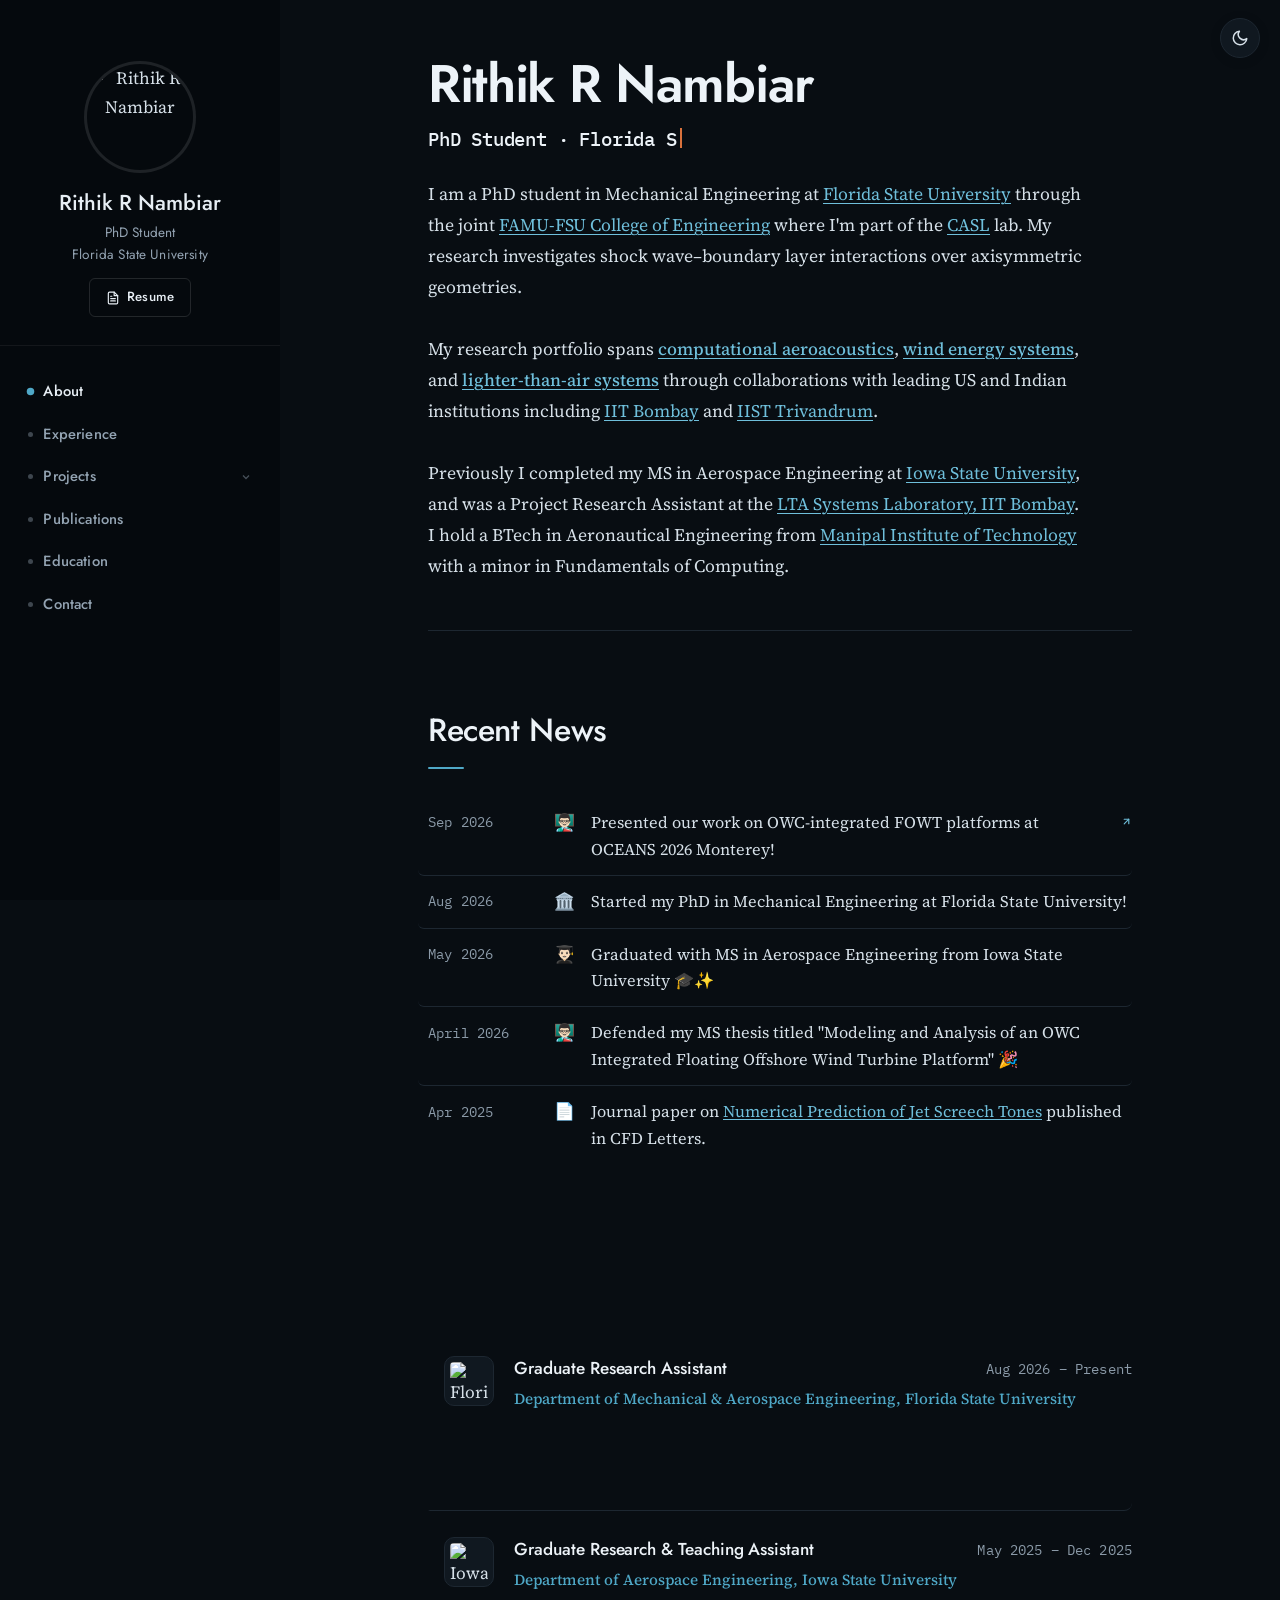
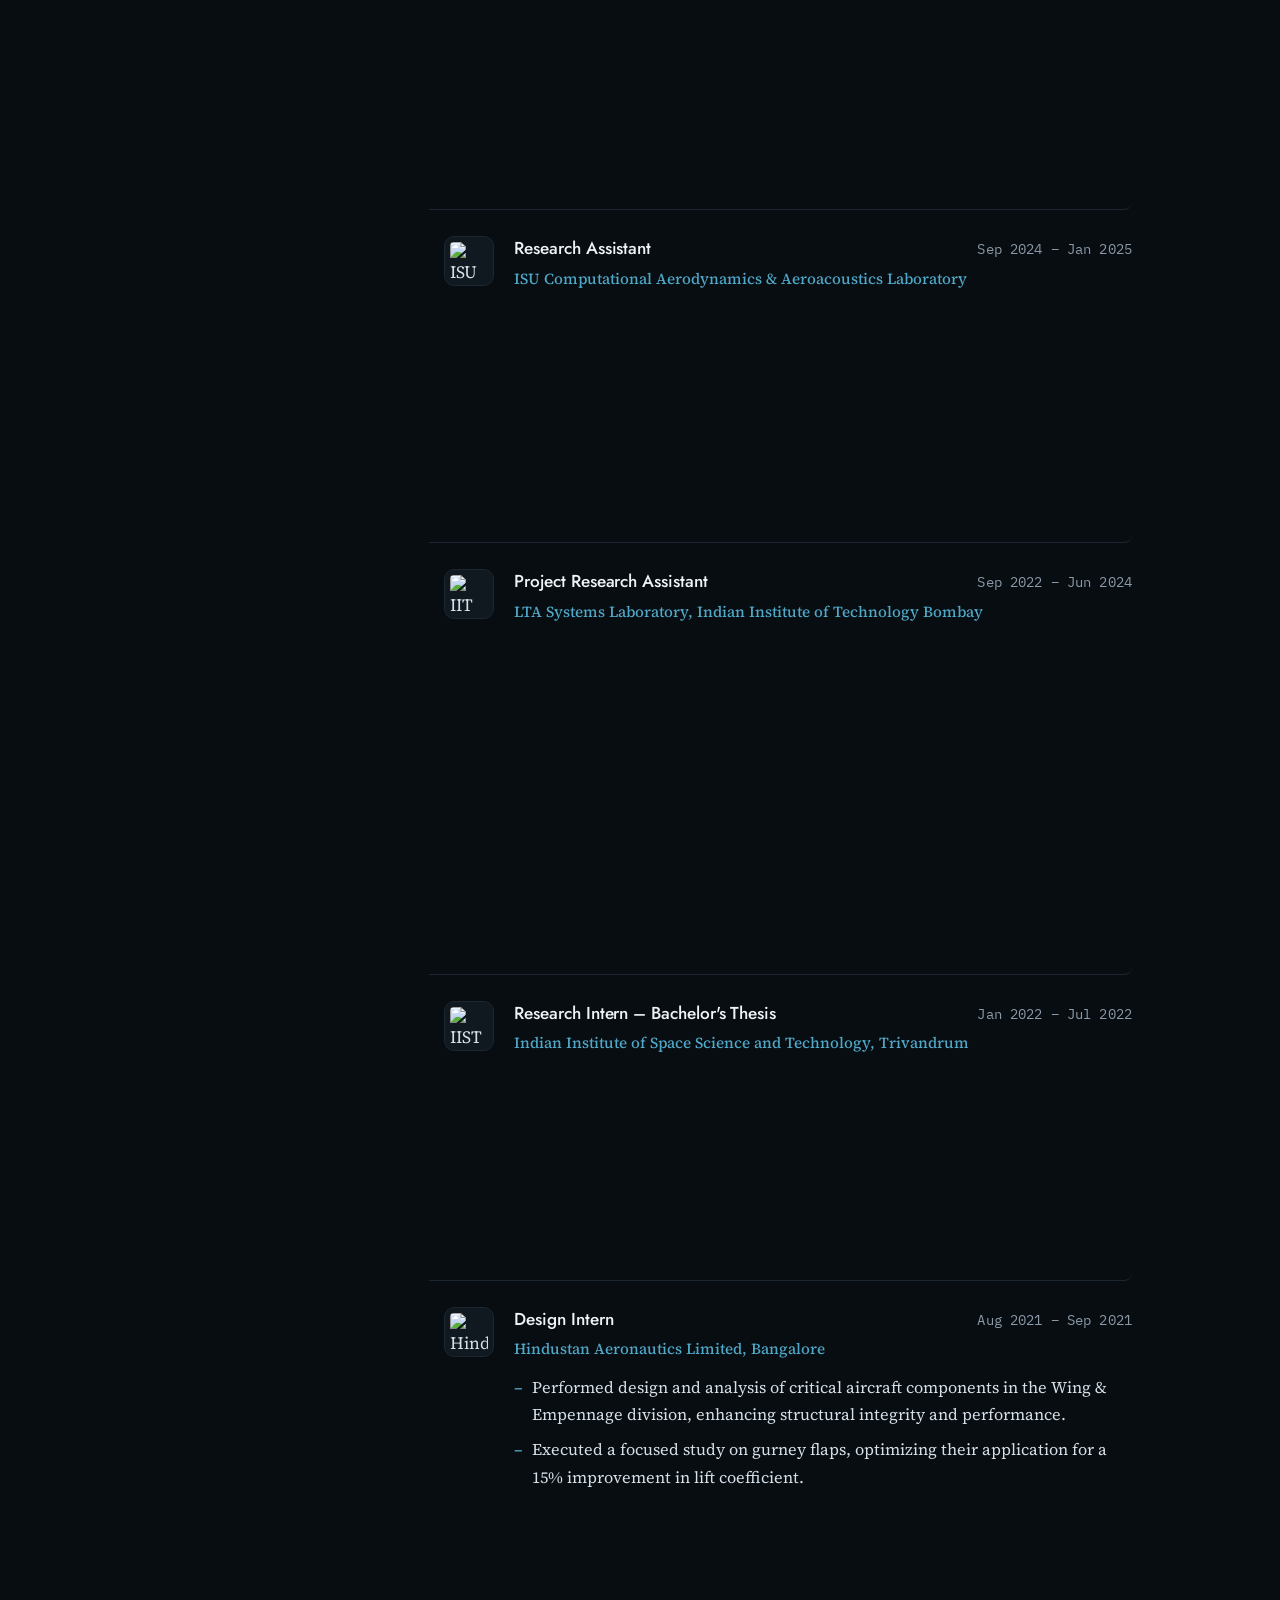
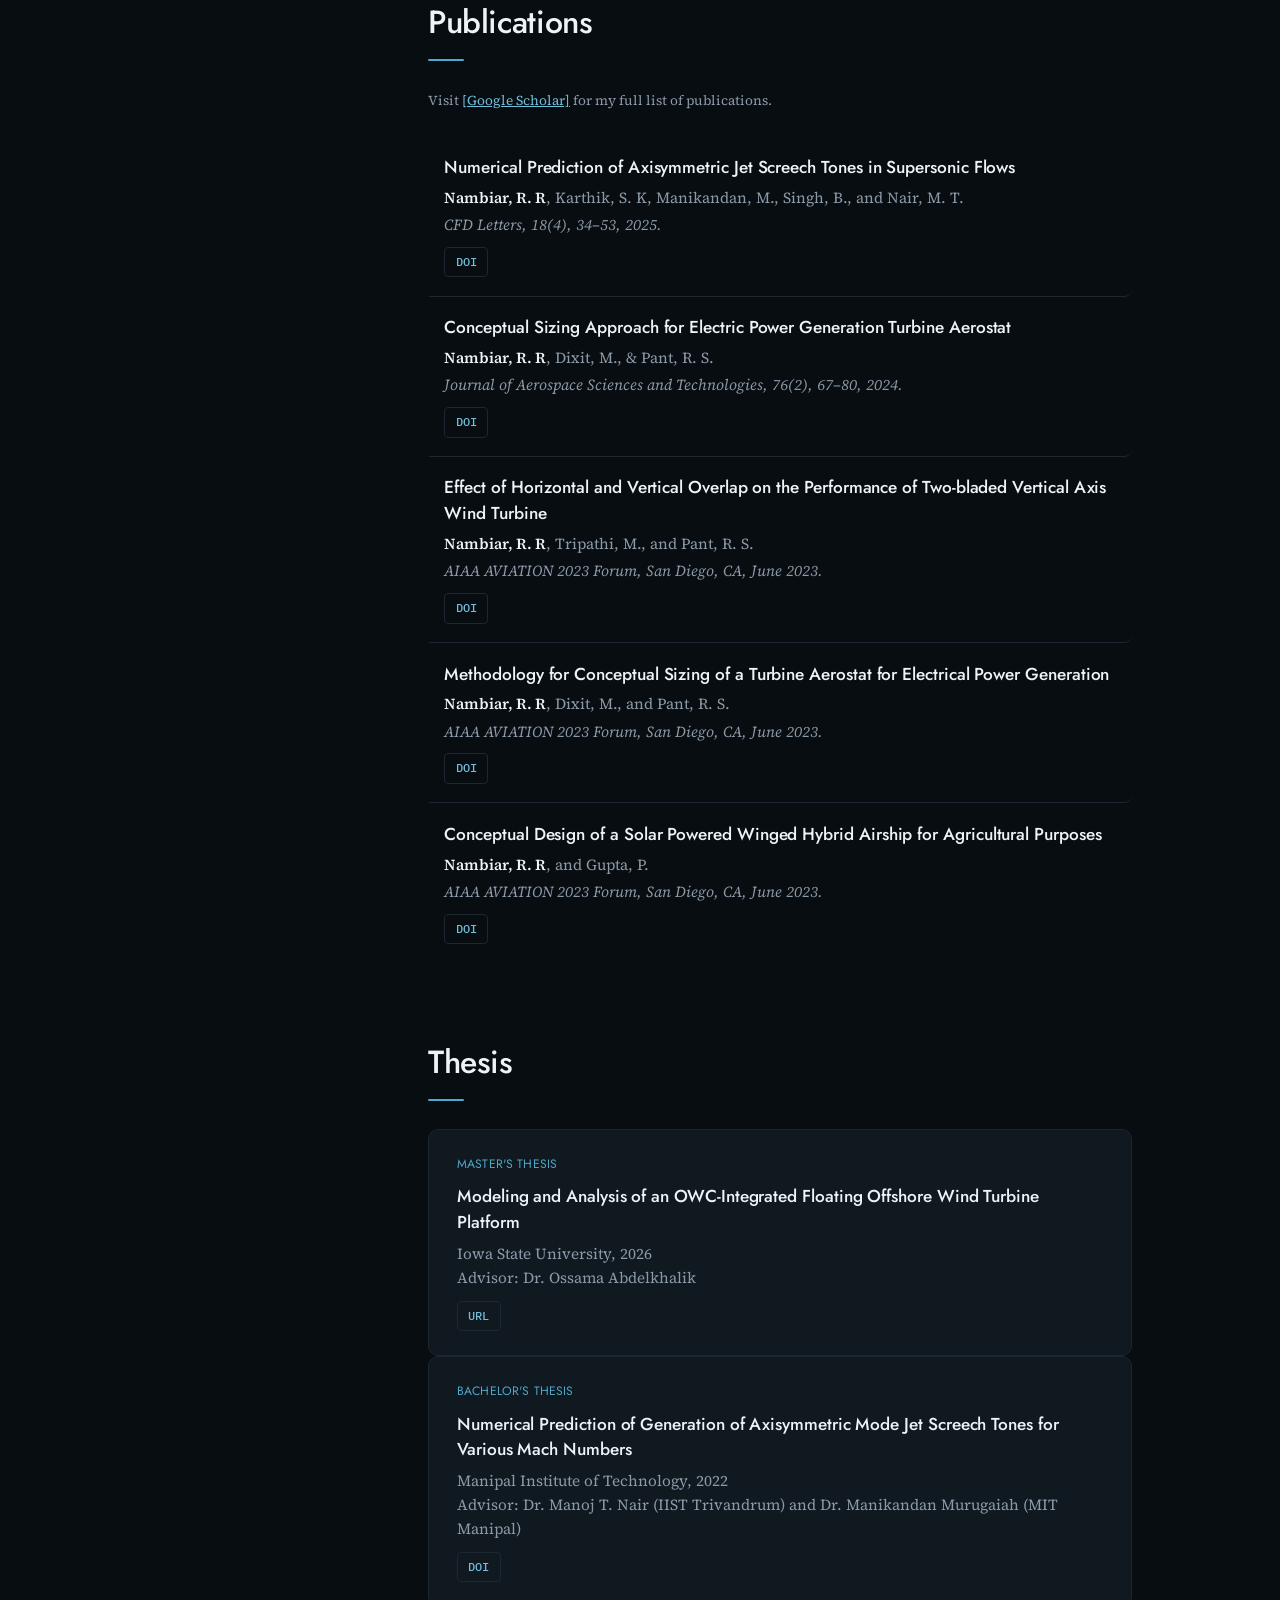
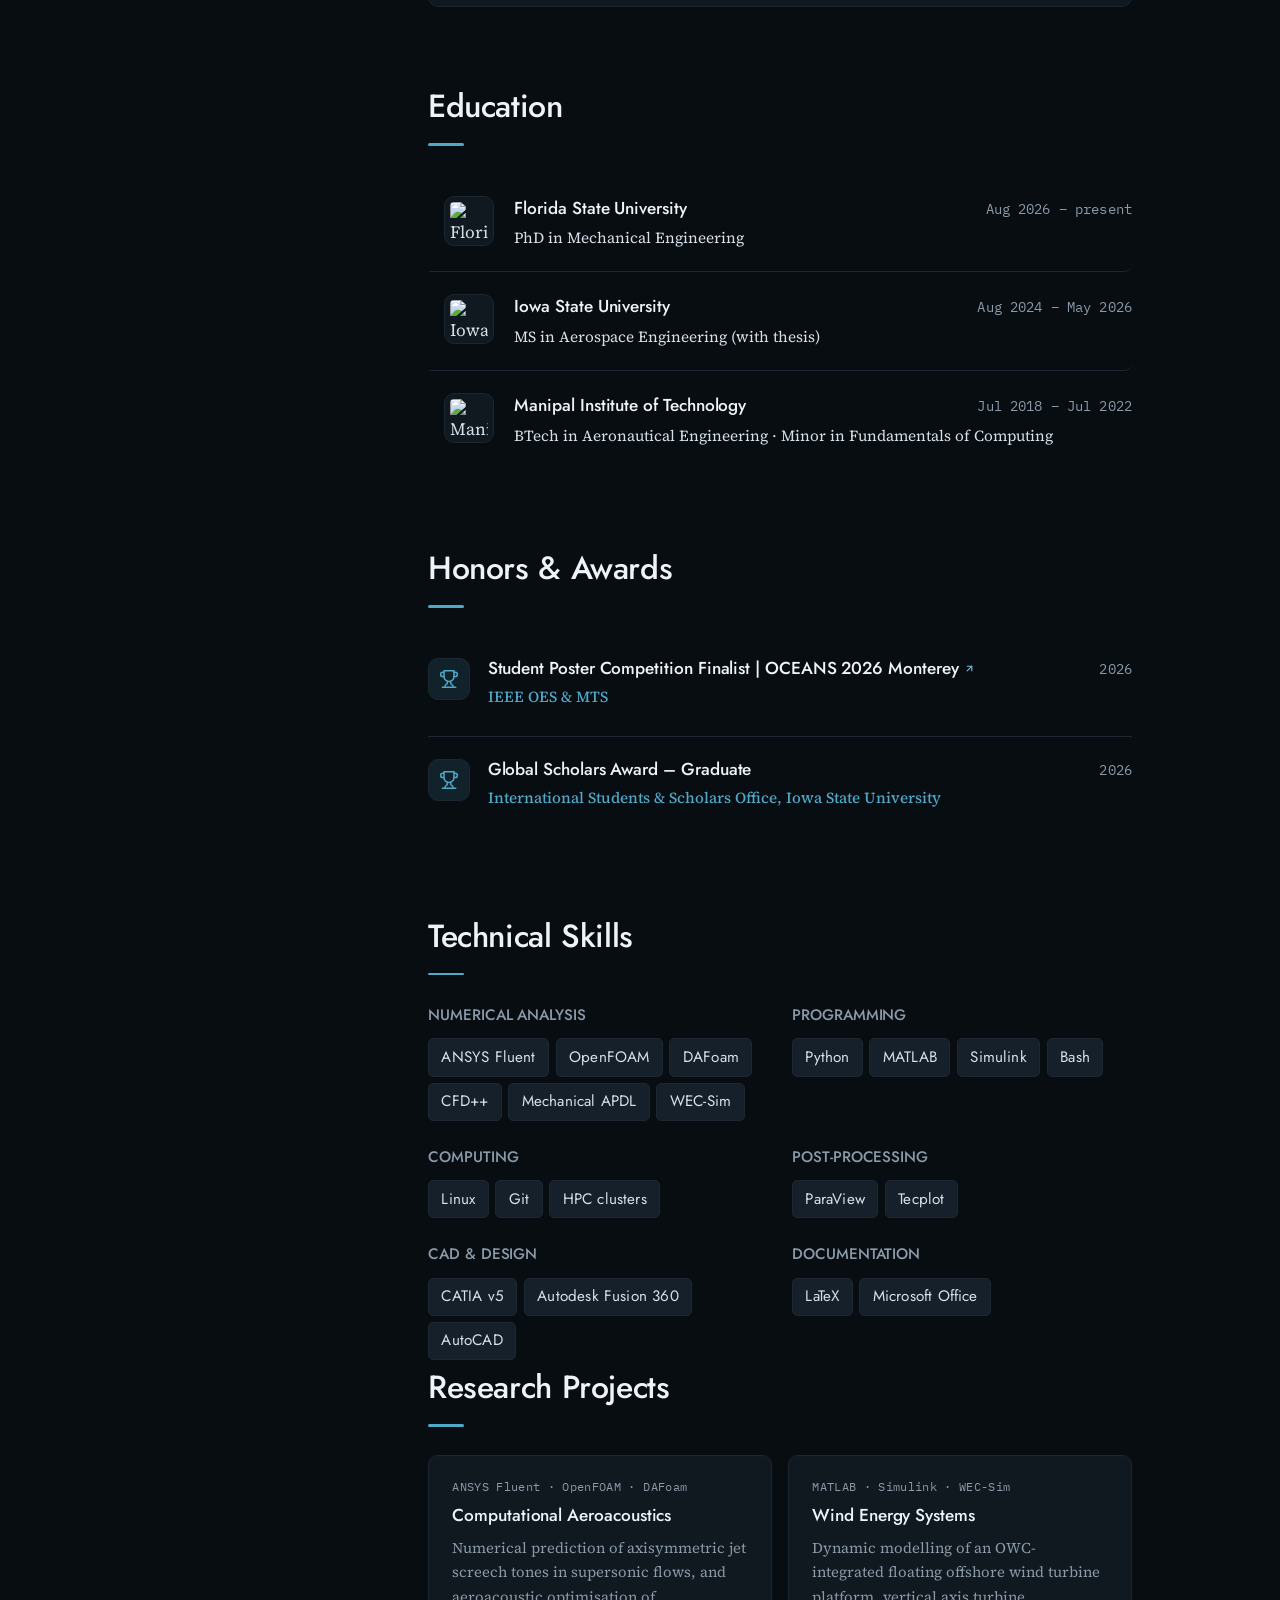
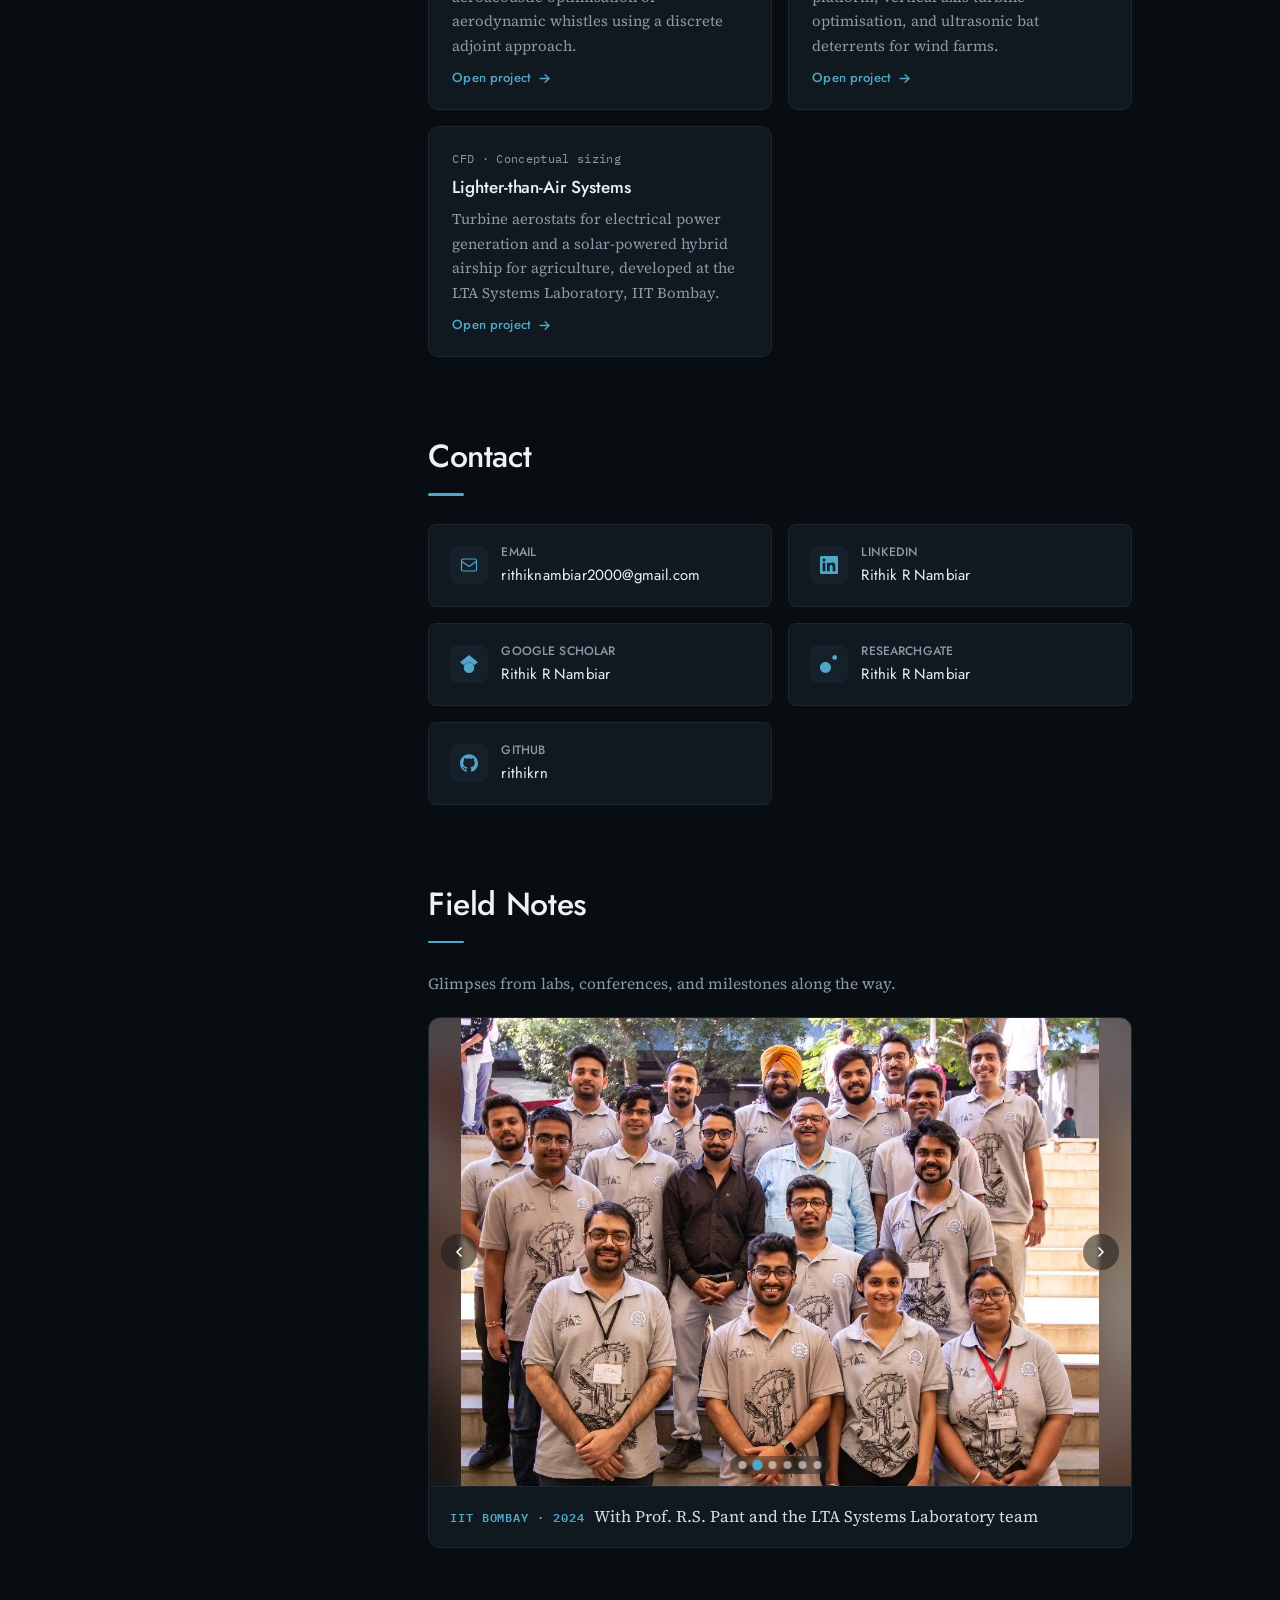
==== index.html @ ddfb8fdc "Add link to Student Poster Competition in news item Added a link to the Student Poster Competition d" ====
<!DOCTYPE html>
<html lang="en">
<head>
    <meta charset="UTF-8">
    <meta name="viewport" content="width=device-width, initial-scale=1.0">
    <meta name="google-site-verification" content="oUvhr_GJGUzQzEgx66oKsh1dCuTIJJ7OhNx4IOjwu0A" />
    <title>Rithik R Nambiar · PhD student @ Florida State</title>
    <meta name="description" content=" Rithik R Nambiar — PhD student in Mechanical Engineering at Florida State University. Research in shock wave–boundary layer interactions, computational aeroacoustics, lighter-than-air systems and wind energy systems.">
    <link rel="preconnect" href="https://fonts.googleapis.com">
    <link rel="preconnect" href="https://fonts.gstatic.com" crossorigin>
    <link href="https://fonts.googleapis.com/css2?family=Jost:wght@300;400;500;600&family=IBM+Plex+Mono:wght@400;500&family=Source+Serif+4:opsz,wght@8..60,400;8..60,600&display=swap" rel="stylesheet">
    <link rel="stylesheet" href="assets/css/style.css">
    <script>
    (function(){try{var t=localStorage.getItem('theme')||(matchMedia('(prefers-color-scheme: dark)').matches?'dark':'light');if(t==='dark')document.documentElement.setAttribute('data-theme','dark');}catch(e){}})();
    </script>
    <script>
    const savedTheme = localStorage.getItem('theme'); document.documentElement.dataset.theme = savedTheme || 'dark';
    </script>
</head>
<body>

<!-- Interactive fluid background (GPU Navier-Stokes) -->
<canvas id="fluid" class="fluid-bg" aria-hidden="true"></canvas>
<div class="fluid-tag" aria-hidden="true">Navier&ndash;Stokes &middot; GPU &middot; vorticity confinement &middot; move cursor or touch</div>

<!-- Theme toggle -->
<button id="themeToggle" class="theme-toggle" aria-label="Toggle dark mode" title="Toggle theme">
    <svg class="icon-sun" viewBox="0 0 24 24" fill="none" stroke="currentColor" stroke-width="2" stroke-linecap="round" stroke-linejoin="round"><circle cx="12" cy="12" r="4"/><path d="M12 2v2M12 20v2M4.9 4.9l1.4 1.4M17.7 17.7l1.4 1.4M2 12h2M20 12h2M6.3 17.7l-1.4 1.4M19.1 4.9l-1.4 1.4"/></svg>
    <svg class="icon-moon" viewBox="0 0 24 24" fill="none" stroke="currentColor" stroke-width="2" stroke-linecap="round" stroke-linejoin="round"><path d="M21 12.8A9 9 0 1 1 11.2 3a7 7 0 0 0 9.8 9.8Z"/></svg>
</button>

<!-- Mobile Header -->
<div class="mobile-header">
    <button class="hamburger" onclick="toggleSidebar()" aria-label="Toggle navigation">
        <span></span><span></span><span></span>
    </button>
    <span class="mobile-name">Rithik R Nambiar</span>
</div>
<div class="overlay" id="overlay" onclick="toggleSidebar()"></div>

<!-- ═══ SIDEBAR ═══ -->
<aside class="sidebar" id="sidebar">
    <div class="sidebar-header">
        <img src="assets/img/profile.png" alt="Rithik R Nambiar" class="sidebar-photo" width="110" height="110">
        <div class="sidebar-name">Rithik R Nambiar</div>
        <div class="sidebar-title">PhD Student<br>Florida State University</div>
        <a href="assets/pdf/Rithikresume_Aug2026.pdf" target="_blank" rel="noopener" class="sidebar-resume">
            <svg viewBox="0 0 24 24" fill="none" stroke="currentColor" stroke-width="2" stroke-linecap="round" stroke-linejoin="round"><path d="M14 2H6a2 2 0 0 0-2 2v16a2 2 0 0 0 2 2h12a2 2 0 0 0 2-2V8z"/><polyline points="14 2 14 8 20 8"/><line x1="16" y1="13" x2="8" y2="13"/><line x1="16" y1="17" x2="8" y2="17"/><polyline points="10 9 9 9 8 9"/></svg>
            Resume
        </a>
    </div>
    <nav class="sidebar-nav">
        <a href="#about" class="active" onclick="closeSidebar()">About</a>
        <a href="#experience" onclick="closeSidebar()">Experience</a>
        <div class="sidebar-nav-group">
            <a class="sidebar-nav-toggle" onclick="this.parentElement.classList.toggle('open')">
                Projects
                <svg class="chevron" viewBox="0 0 24 24" fill="none" stroke="currentColor" stroke-width="2.5"><polyline points="6 9 12 15 18 9"/></svg>
            </a>
            <div class="sidebar-nav-children">
                <a href="projects/computational-aeroacoustics.html">Computational Aeroacoustics</a>
                <a href="projects/wind-energy-systems.html">Wind Energy Systems</a>
                <a href="projects/lighter-than-air-systems.html">Lighter-than-Air Systems</a>
            </div>
        </div>
        <a href="#publications" onclick="closeSidebar()">Publications</a>
        <a href="#education" onclick="closeSidebar()">Education</a>
        <a href="#contact" onclick="closeSidebar()">Contact</a>
    </nav>
</aside>

<!-- ═══ MAIN ═══ -->
<div class="main">
<div class="content">

    <!-- Hero -->
    <section class="hero" id="about">
        <h1>Rithik R Nambiar</h1>
        <p class="hero-subtitle" aria-label="MS graduate in Aerospace Engineering from Iowa State University"><span id="typeText" class="type-text"></span><span class="type-caret" aria-hidden="true"></span></p>
        <div class="hero-about">
            <p>I am a PhD student in Mechanical Engineering at <a href="https://www.fsu.edu/" target="_blank" rel="noopener">Florida State University</a> through the joint <a href="https://eng.famu.fsu.edu/" target="_blank" rel="noopener">FAMU-FSU College of Engineering</a> where I'm part of the <a href="https://sites.google.com/view/caslfsu/home" target="_blank" rel="noopener">CASL</a> lab. My research investigates shock wave&ndash;boundary layer interactions over axisymmetric geometries.</p>
            <br>
            <p>My research portfolio spans
                <a href="projects/computational-aeroacoustics.html" class="research-link">computational aeroacoustics</a>,
                <a href="projects/wind-energy-systems.html" class="research-link">wind energy systems</a>, and
                <a href="projects/lighter-than-air-systems.html" class="research-link">lighter-than-air systems</a>
                through collaborations with leading US and Indian institutions including <a href="https://www.iitb.ac.in/" target="_blank" rel="noopener">IIT Bombay</a> and <a href="https://www.iist.ac.in/" target="_blank" rel="noopener">IIST Trivandrum</a>.
            </p>
            <br>
            <p>Previously I completed my MS in Aerospace Engineering at <a href="https://www.aere.iastate.edu/" target="_blank" rel="noopener">Iowa State University</a>, and was a Project Research Assistant at the <a href="https://www.aero.iitb.ac.in/ltasyslab/" target="_blank" rel="noopener">LTA Systems Laboratory, IIT Bombay</a>. I hold a BTech in Aeronautical Engineering from <a href="https://manipal.edu/mit.html" target="_blank" rel="noopener">Manipal Institute of Technology</a> with a minor in Fundamentals of Computing.</p>
        </div>
    </section>

    <!-- News -->
    <section id="news">
        <h2 class="section-title">Recent News</h2>
        <div>
            <div class="news-item">
                <span class="news-date">Sep 2026</span>
                <span class="news-emoji">👨🏻‍🏫</span>
                <span class="news-text">Presented our work on OWC-integrated FOWT platforms at OCEANS 2026 Monterey! </span>
                <a href="https://monterey26.oceansconference.org/spc-2026-candidates/" class="award-link" target="_blank" rel="noopener noreferrer" aria-label="View Student Poster Competition details">
                    <svg width="11" height="11" viewBox="0 0 24 24" fill="none" stroke="currentColor" stroke-width="2.5" stroke-linecap="round" stroke-linejoin="round">
                        <path d="M7 17L17 7"/>
                        <path d="M7 7h10v10"/>
                    </svg>
                </a>
            </div> 
            <div class="news-item">
                <span class="news-date">Aug 2026</span>
                <span class="news-emoji">🏛️</span>
                <span class="news-text"> Started my PhD in Mechanical Engineering at Florida State University! </span>
            </div>            
            <div class="news-item">
                <span class="news-date">May 2026</span>
                <span class="news-emoji">👨🏻‍🎓</span>
                <span class="news-text"> Graduated with MS in Aerospace Engineering from Iowa State University 🎓✨ </span>
            </div>
            <div class="news-item">
                <span class="news-date">April 2026</span>
                <span class="news-emoji">👨🏻‍🏫</span>
                <span class="news-text"> Defended my MS thesis titled "Modeling and Analysis of an OWC Integrated Floating Offshore Wind Turbine Platform" 🎉 </span>
            </div>
            <div class="news-item">
                <span class="news-date">Apr 2025</span>
                <span class="news-emoji">📄</span>
                <span class="news-text">Journal paper on <a href="https://doi.org/10.37934/cfdl.18.4.3453" target="_blank" rel="noopener">Numerical Prediction of Jet Screech Tones</a> published in CFD Letters.</span>
            </div>
        </div>
    </section>

    <!-- Experience -->
    <section id="experience">
        <h2 class="section-title">Experience</h2>

        <div class="exp-item">
            <img src="assets/img/fsu-logo.png" alt="Florida State University" class="exp-logo" loading="lazy" width="44" height="44">
            <div class="exp-body">
                <div class="exp-header">
                    <span class="exp-role">Graduate Research Assistant</span>
                    <span class="exp-date">Aug 2026 – Present</span>
                </div>
                <div class="exp-org">Department of Mechanical &amp; Aerospace Engineering, Florida State University</div>
                <ul class="exp-bullets">
                    <li>Investigating shock wave–boundary layer interactions (SWBLI) over axisymmetric geometries in high-speed flow.</li>
                </ul>
            </div>
        </div>
        
        <div class="exp-item">
            <img src="assets/img/isu-logo.png" alt="Iowa State University" class="exp-logo" loading="lazy" width="44" height="44">
            <div class="exp-body">
                <div class="exp-header">
                    <span class="exp-role">Graduate Research &amp; Teaching Assistant</span>
                    <span class="exp-date">May 2025 – Dec 2025</span>
                </div>
                <div class="exp-org">Department of Aerospace Engineering, Iowa State University</div>
                <ul class="exp-bullets">
                    <li>Applying dynamic modeling and time-domain simulations for a novel Wave-Augmented Floating Offshore Wind Turbine (WAFOWT) system using MATLAB/Simulink and WEC-Sim to evaluate wave-body interactions and enhance platform stability.</li>
                    <li>Teaching Assistant for AERE 3220: Aerospace Structures Laboratory, guiding 30+ students through hands-on experiments in aerospace structural principles.</li>
                </ul>
            </div>
        </div>

        <div class="exp-item">
            <img src="assets/img/isu-lab-logo.png" alt="ISU Computational Aerodynamics Lab" class="exp-logo" loading="lazy" width="44" height="44">
            <div class="exp-body">
                <div class="exp-header">
                    <span class="exp-role">Research Assistant</span>
                    <span class="exp-date">Sep 2024 – Jan 2025</span>
                </div>
                <div class="exp-org">ISU Computational Aerodynamics &amp; Aeroacoustics Laboratory</div>
                <ul class="exp-bullets">
                    <li>Designed a novel ultrasonic bat deterrent device leveraging aerodynamic whistles to mitigate wind turbine mortality risks at wind farms.</li>
                    <li>Enhanced understanding of aerodynamic whistle performance by conducting detailed CFD and CAA simulations, identifying key operational principles and areas for design improvement.</li>
                    <li>Applied Multidisciplinary Design Optimization (MDO) methods using Discrete Adjoint approach with OpenFOAM (DAFoam) to enhance device performance.</li>
                </ul>
            </div>
        </div>

        <div class="exp-item">
            <img src="assets/img/iitbombay-logo.png" alt="IIT Bombay" class="exp-logo" loading="lazy" width="44" height="44">
            <div class="exp-body">
                <div class="exp-header">
                    <span class="exp-role">Project Research Assistant</span>
                    <span class="exp-date">Sep 2022 – Jun 2024</span>
                </div>
                <div class="exp-org">LTA Systems Laboratory, Indian Institute of Technology Bombay</div>
                <ul class="exp-bullets">
                    <li>Led feasibility study on solar/wind aerostats for transmission towers, reducing potential costs by 20%.</li>
                    <li>Optimized power generation efficiency by 15% through CFD analysis of horizontal and vertical axis turbines.</li>
                    <li>Developed dashboard to streamline aerostat design process, reducing cycle time by 60%.</li>
                    <li>Teaching Assistant for AE664: LTA Systems, earning positive feedback for exceptional teaching support.</li>
                    <li>Demonstrated leadership by organizing impactful events, outreach programs, guiding interns, and strengthening project visibility.</li>
                </ul>
            </div>
        </div>

        <div class="exp-item">
            <img src="assets/img/iist-logo.png" alt="IIST Trivandrum" class="exp-logo" loading="lazy" width="44" height="44">
            <div class="exp-body">
                <div class="exp-header">
                    <span class="exp-role">Research Intern – Bachelor's Thesis</span>
                    <span class="exp-date">Jan 2022 – Jul 2022</span>
                </div>
                <div class="exp-org">Indian Institute of Space Science and Technology, Trivandrum</div>
                <ul class="exp-bullets">
                    <li>Conducted collaborative research employing ANSYS Fluent to dissect screech tones in supersonic jets.</li>
                    <li>Evaluated sound pressure levels and acoustic behaviors across diverse microphone locations, providing valuable insights into aircraft performance.</li>
                    <li>Explored the impact of Mach numbers on noise generation in supersonic jets, focusing on predicting screech tones.</li>
                </ul>
            </div>
        </div>

        <div class="exp-item">
            <img src="assets/img/hal-logo.png" alt="Hindustan Aeronautics Limited" class="exp-logo" loading="lazy" width="44" height="44">
            <div class="exp-body">
                <div class="exp-header">
                    <span class="exp-role">Design Intern</span>
                    <span class="exp-date">Aug 2021 – Sep 2021</span>
                </div>
                <div class="exp-org">Hindustan Aeronautics Limited, Bangalore</div>
                <ul class="exp-bullets">
                    <li>Performed design and analysis of critical aircraft components in the Wing &amp; Empennage division, enhancing structural integrity and performance.</li>
                    <li>Executed a focused study on gurney flaps, optimizing their application for a 15% improvement in lift coefficient.</li>
                </ul>
            </div>
        </div>
    </section>

    <!-- Publications -->
    <section id="publications">
        <h2 class="section-title">Publications</h2>
        <p style="font-size: 0.85rem; color: var(--text-muted); margin-bottom: 1.5rem;">
            Visit <a href="https://scholar.google.com/citations?user=RLRSFkAAAAAJ&hl=en" target="_blank" rel="noopener" style="color: var(--link); text-decoration: underline;">[Google Scholar]</a> for my full list of publications.
        </p>

        <div class="pub-item">
            <div class="pub-content">
                <div class="pub-title">Numerical Prediction of Axisymmetric Jet Screech Tones in Supersonic Flows</div>
                <div class="pub-authors"><strong>Nambiar, R. R</strong>, Karthik, S. K, Manikandan, M., Singh, B., and Nair, M. T.</div>
                <div class="pub-venue">CFD Letters, 18(4), 34–53, 2025.</div>
                <div class="pub-links">
                    <a href="https://doi.org/10.37934/cfdl.18.4.3453" target="_blank" rel="noopener">DOI</a>
                </div>
            </div>
        </div>

        <div class="pub-item">
            <div class="pub-content">
                <div class="pub-title">Conceptual Sizing Approach for Electric Power Generation Turbine Aerostat</div>
                <div class="pub-authors"><strong>Nambiar, R. R</strong>, Dixit, M., &amp; Pant, R. S.</div>
                <div class="pub-venue">Journal of Aerospace Sciences and Technologies, 76(2), 67–80, 2024.</div>
                <div class="pub-links">
                    <a href="https://doi.org/10.61653/joast.v76i2.2024.962" target="_blank" rel="noopener">DOI</a>
                </div>
            </div>
        </div>

        <div class="pub-item">
            <div class="pub-content">
                <div class="pub-title">Effect of Horizontal and Vertical Overlap on the Performance of Two-bladed Vertical Axis Wind Turbine</div>
                <div class="pub-authors"><strong>Nambiar, R. R</strong>, Tripathi, M., and Pant, R. S.</div>
                <div class="pub-venue">AIAA AVIATION 2023 Forum, San Diego, CA, June 2023.</div>
                <div class="pub-links">
                    <a href="https://doi.org/10.2514/6.2023-4118" target="_blank" rel="noopener">DOI</a>
                </div>
            </div>
        </div>

        <div class="pub-item">
            <div class="pub-content">
                <div class="pub-title">Methodology for Conceptual Sizing of a Turbine Aerostat for Electrical Power Generation</div>
                <div class="pub-authors"><strong>Nambiar, R. R</strong>, Dixit, M., and Pant, R. S.</div>
                <div class="pub-venue">AIAA AVIATION 2023 Forum, San Diego, CA, June 2023.</div>
                <div class="pub-links">
                    <a href="https://doi.org/10.2514/6.2023-3792" target="_blank" rel="noopener">DOI</a>
                </div>
            </div>
        </div>

        <div class="pub-item">
            <div class="pub-content">
                <div class="pub-title">Conceptual Design of a Solar Powered Winged Hybrid Airship for Agricultural Purposes</div>
                <div class="pub-authors"><strong>Nambiar, R. R</strong>, and Gupta, P.</div>
                <div class="pub-venue">AIAA AVIATION 2023 Forum, San Diego, CA, June 2023.</div>
                <div class="pub-links">
                    <a href="https://doi.org/10.2514/6.2023-3791" target="_blank" rel="noopener">DOI</a>
                </div>
            </div>
        </div>
    </section>

    <!-- Thesis -->
    <section id="thesis">
        <h2 class="section-title">Thesis</h2>
        <div class="thesis-card">
            <div class="thesis-degree">Master's Thesis</div>
            <div class="thesis-title">Modeling and Analysis of an OWC-Integrated Floating Offshore Wind Turbine Platform</div>
            <div class="thesis-meta">
                Iowa State University, 2026<br>
                Advisor: Dr. Ossama Abdelkhalik
            </div>
            <div class="pub-links">
                <a href="https://www.proquest.com/dissertations-theses/modeling-analysis-owc-integrated-floating/docview/3350731121/se-2?accountid=10906" target="_blank" rel="noopener">URL</a>
            </div>
        </div>
        
        <div class="thesis-card">
            <div class="thesis-degree">Bachelor's Thesis</div>
            <div class="thesis-title">Numerical Prediction of Generation of Axisymmetric Mode Jet Screech Tones for Various Mach Numbers</div>
            <div class="thesis-meta">
                Manipal Institute of Technology, 2022<br>
                Advisor: Dr. Manoj T. Nair (IIST Trivandrum) and Dr. Manikandan Murugaiah (MIT Manipal)
            </div>
            <div class="pub-links">
                <a href="https://doi.org/10.13140/RG.2.2.18141.93928" target="_blank" rel="noopener">DOI</a>
            </div>
        </div>
    </section>

    <!-- Education -->
    <section id="education">
        <h2 class="section-title">Education</h2>

        <div class="edu-item">
            <img src="assets/img/fsu-logo.png" alt="Florida State University" class="edu-logo" loading="lazy" width="44" height="44">
            <div class="edu-body">
                <div class="edu-header">
                    <span class="edu-school">Florida State University</span>
                    <span class="edu-date">Aug 2026 – present</span>
                </div>
                <div class="edu-degree">PhD in Mechanical Engineering </div>
            </div>
        </div>        

        <div class="edu-item">
            <img src="assets/img/isu-logo.png" alt="Iowa State University" class="edu-logo" loading="lazy" width="44" height="44">
            <div class="edu-body">
                <div class="edu-header">
                    <span class="edu-school">Iowa State University</span>
                    <span class="edu-date">Aug 2024 – May 2026</span>
                </div>
                <div class="edu-degree">MS in Aerospace Engineering (with thesis)</div>
            </div>
        </div>

        <div class="edu-item">
            <img src="assets/img/manipal-logo.png" alt="Manipal Institute of Technology" class="edu-logo" loading="lazy" width="44" height="44">
            <div class="edu-body">
                <div class="edu-header">
                    <span class="edu-school">Manipal Institute of Technology</span>
                    <span class="edu-date">Jul 2018 – Jul 2022</span>
                </div>
                <div class="edu-degree">BTech in Aeronautical Engineering · Minor in Fundamentals of Computing</div>
            </div>
        </div>
    </section>
    <!-- Honors & Awards -->
    <section id="awards">
        <h2 class="section-title">Honors &amp; Awards</h2>
        <div class="award-item">
            <div class="award-icon" aria-hidden="true">
                <svg viewBox="0 0 24 24" fill="none" stroke="currentColor" stroke-width="1.8" stroke-linecap="round" stroke-linejoin="round">
                    <path d="M6 9H4.5a2.5 2.5 0 0 1 0-5H6"/>
                    <path d="M18 9h1.5a2.5 2.5 0 0 0 0-5H18"/>
                    <path d="M4 22h16"/>
                    <path d="M10 14.66V17c0 .55-.47.98-.97 1.21C7.85 18.75 7 20.24 7 22"/>
                    <path d="M14 14.66V17c0 .55.47.98.97 1.21C16.15 18.75 17 20.24 17 22"/>
                    <path d="M18 2H6v7a6 6 0 0 0 12 0V2Z"/>
                </svg>
            </div>
            <div class="award-body">
                <div class="award-header">
                    <span class="award-title">
                        Student Poster Competition Finalist | OCEANS 2026 Monterey
                        <a href="https://monterey26.oceansconference.org/spc-2026-candidates/" class="award-link" target="_blank" rel="noopener noreferrer" aria-label="View Student Poster Competition details">
                            <svg width="11" height="11" viewBox="0 0 24 24" fill="none" stroke="currentColor" stroke-width="2.5" stroke-linecap="round" stroke-linejoin="round">
                                <path d="M7 17L17 7"/>
                                <path d="M7 7h10v10"/>
                            </svg>
                        </a>
                    </span>
                    <span class="award-date">2026</span>
                </div>
                <div class="award-org">IEEE OES &amp; MTS</div>
            </div>
        </div>
        <div class="award-item">
            <div class="award-icon" aria-hidden="true">
                <svg viewBox="0 0 24 24" fill="none" stroke="currentColor" stroke-width="1.8" stroke-linecap="round" stroke-linejoin="round">
                    <path d="M6 9H4.5a2.5 2.5 0 0 1 0-5H6"/>
                    <path d="M18 9h1.5a2.5 2.5 0 0 0 0-5H18"/>
                    <path d="M4 22h16"/>
                    <path d="M10 14.66V17c0 .55-.47.98-.97 1.21C7.85 18.75 7 20.24 7 22"/>
                    <path d="M14 14.66V17c0 .55.47.98.97 1.21C16.15 18.75 17 20.24 17 22"/>
                    <path d="M18 2H6v7a6 6 0 0 0 12 0V2Z"/>
                </svg>
            </div>
            <div class="award-body">
                <div class="award-header">
                    <span class="award-title">Global Scholars Award &ndash; Graduate</span>
                    <span class="award-date">2026</span>
                </div>
                <div class="award-org">International Students &amp; Scholars Office, Iowa State University</div>    
            </div>
        </div>
    </section>
    <!-- Skills -->
    <section id="skills">
        <h2 class="section-title">Technical Skills</h2>
        <div class="skills-grid">
            <div class="skill-group">
                <h4>Numerical Analysis</h4>
                <div class="skill-tags">
                    <span class="skill-tag">ANSYS Fluent</span>
                    <span class="skill-tag">OpenFOAM</span>
                    <span class="skill-tag">DAFoam</span>
                    <span class="skill-tag">CFD++</span>
                    <span class="skill-tag">Mechanical APDL</span>
                    <span class="skill-tag">WEC-Sim</span>
                </div>
            </div>
            <div class="skill-group">
                <h4>Programming</h4>
                <div class="skill-tags">
                    <span class="skill-tag">Python</span>
                    <span class="skill-tag">MATLAB</span>
                    <span class="skill-tag">Simulink</span>
                    <span class="skill-tag">Bash</span>
                </div>
            </div>
            <div class="skill-group">
                <h4>Computing</h4>
                <div class="skill-tags">
                    <span class="skill-tag">Linux</span>
                    <span class="skill-tag">Git</span>
                    <span class="skill-tag">HPC clusters</span>
                </div>
            </div>
            <div class="skill-group">
                <h4>Post-Processing</h4>
                <div class="skill-tags">
                    <span class="skill-tag">ParaView</span>
                    <span class="skill-tag">Tecplot</span>
                </div>
            </div>
            <div class="skill-group">
                <h4>CAD &amp; Design</h4>
                <div class="skill-tags">
                    <span class="skill-tag">CATIA v5</span>
                    <span class="skill-tag">Autodesk Fusion 360</span>
                    <span class="skill-tag">AutoCAD</span>
                </div>
            </div>
            <div class="skill-group">
                <h4>Documentation</h4>
                <div class="skill-tags">
                    <span class="skill-tag">LaTeX</span>
                    <span class="skill-tag">Microsoft Office</span>
                </div>
            </div>
        </div>

     
    <!-- Projects -->
    <section id="projects">
        <h2 class="section-title">Research Projects</h2>
        <div class="work-grid">
            <a class="work-card" href="projects/computational-aeroacoustics.html">
                <div class="work-tools">ANSYS Fluent · OpenFOAM · DAFoam</div>
                <h3>Computational Aeroacoustics</h3>
                <p>Numerical prediction of axisymmetric jet screech tones in supersonic flows, and aeroacoustic optimisation of aerodynamic whistles using a discrete adjoint approach.</p>
                <span class="work-go">Open project <svg viewBox="0 0 24 24" fill="none" stroke="currentColor" stroke-width="2.2" stroke-linecap="round" stroke-linejoin="round"><line x1="5" y1="12" x2="19" y2="12"/><polyline points="13 6 19 12 13 18"/></svg></span>
            </a>
            <a class="work-card" href="projects/wind-energy-systems.html">
                <div class="work-tools">MATLAB · Simulink · WEC-Sim</div>
                <h3>Wind Energy Systems</h3>
                <p>Dynamic modelling of an OWC-integrated floating offshore wind turbine platform, vertical axis turbine optimisation, and ultrasonic bat deterrents for wind farms.</p>
                <span class="work-go">Open project <svg viewBox="0 0 24 24" fill="none" stroke="currentColor" stroke-width="2.2" stroke-linecap="round" stroke-linejoin="round"><line x1="5" y1="12" x2="19" y2="12"/><polyline points="13 6 19 12 13 18"/></svg></span>
            </a>
            <a class="work-card" href="projects/lighter-than-air-systems.html">
                <div class="work-tools">CFD · Conceptual sizing</div>
                <h3>Lighter-than-Air Systems</h3>
                <p>Turbine aerostats for electrical power generation and a solar-powered hybrid airship for agriculture, developed at the LTA Systems Laboratory, IIT Bombay.</p>
                <span class="work-go">Open project <svg viewBox="0 0 24 24" fill="none" stroke="currentColor" stroke-width="2.2" stroke-linecap="round" stroke-linejoin="round"><line x1="5" y1="12" x2="19" y2="12"/><polyline points="13 6 19 12 13 18"/></svg></span>
            </a>
        </div>
    </section>
    
    <!-- Contact -->
    <section id="contact">
        <h2 class="section-title">Contact</h2>
        <div class="contact-grid">
            <a href="mailto:rithiknambiar2000@gmail.com" class="contact-card">
                <div class="contact-icon"><svg viewBox="0 0 24 24" fill="none" stroke="currentColor" stroke-width="1.5" stroke-linecap="round" stroke-linejoin="round"><rect x="2" y="4" width="20" height="16" rx="2"/><path d="M22 7l-10 7L2 7"/></svg></div>
                <div><div class="contact-label">Email</div><div class="contact-value">rithiknambiar2000@gmail.com</div></div>
            </a>
            <a href="https://www.linkedin.com/in/rithik-r-nambiar/" target="_blank" rel="noopener" class="contact-card">
                <div class="contact-icon"><svg viewBox="0 0 24 24" fill="currentColor"><path d="M20.447 20.452h-3.554v-5.569c0-1.328-.027-3.037-1.852-3.037-1.853 0-2.136 1.445-2.136 2.939v5.667H9.351V9h3.414v1.561h.046c.477-.9 1.637-1.85 3.37-1.85 3.601 0 4.267 2.37 4.267 5.455v6.286zM5.337 7.433a2.062 2.062 0 01-2.063-2.065 2.064 2.064 0 112.063 2.065zm1.782 13.019H3.555V9h3.564v11.452zM22.225 0H1.771C.792 0 0 .774 0 1.729v20.542C0 23.227.792 24 1.771 24h20.451C23.2 24 24 23.227 24 22.271V1.729C24 .774 23.2 0 22.222 0h.003z"/></svg></div>
                <div><div class="contact-label">LinkedIn</div><div class="contact-value">Rithik R Nambiar</div></div>
            </a>
            <a href="https://scholar.google.com/citations?user=RLRSFkAAAAAJ&hl=en" target="_blank" rel="noopener" class="contact-card">
                <div class="contact-icon"><svg viewBox="0 0 24 24" fill="currentColor"><path d="M5.242 13.769L0 9.5 12 0l12 9.5-5.242 4.269C17.548 11.249 14.978 9.5 12 9.5c-2.977 0-5.548 1.748-6.758 4.269zM12 10a7 7 0 1 0 0 14 7 7 0 0 0 0-14z"/></svg></div>
                <div><div class="contact-label">Google Scholar</div><div class="contact-value">Rithik R Nambiar</div></div>
            </a>
            <a href="https://www.researchgate.net/scientific-contributions/Rithik-R-Nambiar-2253309485" target="_blank" rel="noopener" class="contact-card">
                <div class="contact-icon"><svg viewBox="0 0 24 24" fill="currentColor"><path d="M19.586 0c-1.77 0-3.196 1.42-3.196 3.176 0 1.754 1.426 3.175 3.196 3.175 1.768 0 3.196-1.421 3.196-3.175C22.782 1.42 21.354 0 19.586 0zM7.347 24c-4.05 0-7.347-3.268-7.347-7.281 0-4.015 3.297-7.282 7.347-7.282 4.052 0 7.349 3.267 7.349 7.282C14.696 20.732 11.399 24 7.347 24z"/></svg></div>
                <div><div class="contact-label">ResearchGate</div><div class="contact-value">Rithik R Nambiar</div></div>
            </a>
            <a href="https://github.com/rithikrn" target="_blank" rel="noopener" class="contact-card">
                <div class="contact-icon"><svg viewBox="0 0 24 24" fill="currentColor"><path d="M12 .297c-6.63 0-12 5.373-12 12 0 5.303 3.438 9.8 8.205 11.385.6.113.82-.258.82-.577 0-.285-.01-1.04-.015-2.04-3.338.724-4.042-1.61-4.042-1.61C4.422 18.07 3.633 17.7 3.633 17.7c-1.087-.744.084-.729.084-.729 1.205.084 1.838 1.236 1.838 1.236 1.07 1.835 2.809 1.305 3.495.998.108-.776.417-1.305.76-1.605-2.665-.3-5.466-1.332-5.466-5.93 0-1.31.465-2.38 1.235-3.22-.135-.303-.54-1.523.105-3.176 0 0 1.005-.322 3.3 1.23.96-.267 1.98-.399 3-.405 1.02.006 2.04.138 3 .405 2.28-1.552 3.285-1.23 3.285-1.23.645 1.653.24 2.873.12 3.176.765.84 1.23 1.91 1.23 3.22 0 4.61-2.805 5.625-5.475 5.92.42.36.81 1.096.81 2.22 0 1.606-.015 2.896-.015 3.286 0 .315.21.69.825.57C20.565 22.092 24 17.592 24 12.297c0-6.627-5.373-12-12-12"/></svg></div>
                <div><div class="contact-label">GitHub</div><div class="contact-value">rithikrn</div></div>
            </a>
        </div>
    </section>

    <!-- Field Notes -->
    <section id="field-notes">
        <h2 class="section-title">Field Notes</h2>
        <p class="fn-intro">Glimpses from labs, conferences, and milestones along the way.</p>

        <div class="fn-card">
            <div class="fn-stage" id="fnStage">

                <div class="fn-slide active"
                     data-meta="MIT Manipal · 2022"
                     data-caption="BTech, Aeronautical Engineering — closing four years at Manipal">
                    <div class="fn-bg" style="background-image: url('assets/photos/mit_graduation.jpg?v=2')"></div>
                    <img src="assets/photos/mit_graduation.jpg?v=2" alt="BTech, Aeronautical Engineering — closing four years at Manipal" loading="lazy">
                </div>
                
                <div class="fn-slide"
                     data-meta="IIT Bombay · 2024"
                     data-caption="With Prof. R.S. Pant and the LTA Systems Laboratory team ">
                    <div class="fn-bg" style="background-image: url('assets/photos/iitb_rsgroup.jpg')"></div>
                    <img src="assets/photos/iitb_rsgroup.jpg" alt="LTA Systems Lab group photo, IIT Bombay" loading="lazy">
                </div>

                <div class="fn-slide"
                     data-meta="Iowa State University · 2024"
                     data-caption="The Campanile and central campus">
                    <div class="fn-bg" style="background-image: url('assets/photos/iowastate.jpg')"></div>
                    <img src="assets/photos/iowastate.jpg" alt="Joined Iowa State University, Ames" loading="lazy">
                </div>

                 <div class="fn-slide"
                     data-meta="Iowa State University · 2026"
                     data-caption="Dr. Ossama Abdelkhalik's group, Ames">
                    <div class="fn-bg" style="background-image: url('assets/photos/isu_ossama_group.jpg')"></div>
                    <img src="assets/photos/isu_ossama_group.jpg" alt="Dr. Ossama Abdelkhalik's group" loading="lazy">
                </div>

                 <div class="fn-slide"
                     data-meta="Iowa State University · 2026"
                     data-caption="Graduated with my MS degree!">
                    <div class="fn-bg" style="background-image: url('assets/photos/isu_grad.jpeg')"></div>
                    <img src="assets/photos/isu_grad.jpeg" alt="MS grad walk" loading="lazy">
                </div>

                 <div class="fn-slide"
                     data-meta="Florida State University · 2026"
                     data-caption="Starting my PhD here at Tallahassee!">
                    <div class="fn-bg" style="background-image: url('assets/photos/fsu-start-v2.jpg')"></div>
                    <img src="assets/photos/fsu-start-v2.jpg" alt="Starting my PhD" loading="lazy">
                </div>
                
                <button class="fn-nav prev" id="fnPrev" aria-label="Previous">
                    <svg viewBox="0 0 24 24" fill="none" stroke="currentColor" stroke-width="2.5" stroke-linecap="round" stroke-linejoin="round"><polyline points="15 18 9 12 15 6"/></svg>
                </button>
                <button class="fn-nav next" id="fnNext" aria-label="Next">
                    <svg viewBox="0 0 24 24" fill="none" stroke="currentColor" stroke-width="2.5" stroke-linecap="round" stroke-linejoin="round"><polyline points="9 18 15 12 9 6"/></svg>
                </button>

                <div class="fn-dots" id="fnDots"></div>
            </div>

            <div class="fn-caption" id="fnCaption">
                <span class="fn-caption-meta">IIT Bombay · Jun 2024</span>
                <span class="fn-caption-text">With Prof. R.S. Pant and the LTA Systems Laboratory team </span>
            </div>
        </div>
    </section>

    <div class="footer">&copy; 2026 Rithik R Nambiar · Tallahassee, Florida</div>

</div>
</div>

<script>
function toggleSidebar(){document.getElementById('sidebar').classList.toggle('open');document.getElementById('overlay').classList.toggle('open')}
function closeSidebar(){document.getElementById('sidebar').classList.remove('open');document.getElementById('overlay').classList.remove('open')}

const sections=document.querySelectorAll('section[id],.hero');
const navLinks=document.querySelectorAll('.sidebar-nav > a');
const observer=new IntersectionObserver(entries=>{entries.forEach(e=>{if(e.isIntersecting){const id=e.target.id||'about';navLinks.forEach(l=>l.classList.toggle('active',l.getAttribute('href')==='#'+id))}})},{rootMargin:'-20% 0px -60% 0px'});
sections.forEach(s=>observer.observe(s));

/* ─── Field Notes carousel ─── */
(function(){
    const slides = document.querySelectorAll('.fn-slide');
    const dotsContainer = document.getElementById('fnDots');
    const prevBtn = document.getElementById('fnPrev');
    const nextBtn = document.getElementById('fnNext');
    const captionEl = document.getElementById('fnCaption');
    if (!slides.length || !captionEl) return;

    let idx = 0;
    let timer;
    const INTERVAL = 5000;

    slides.forEach((_, i) => {
        const d = document.createElement('button');
        d.className = 'fn-dot' + (i === 0 ? ' active' : '');
        d.setAttribute('aria-label', 'Go to slide ' + (i + 1));
        d.addEventListener('click', () => goTo(i));
        dotsContainer.appendChild(d);
    });
    const dots = dotsContainer.querySelectorAll('.fn-dot');

    function updateCaption(slide) {
        const meta = slide.dataset.meta || '';
        const text = slide.dataset.caption || '';
        captionEl.innerHTML =
            '<span class="fn-caption-meta">' + meta + '</span>' +
            '<span class="fn-caption-text">' + text + '</span>';
    }

    function goTo(n) {
        slides[idx].classList.remove('active');
        dots[idx].classList.remove('active');
        idx = (n + slides.length) % slides.length;
        slides[idx].classList.add('active');
        dots[idx].classList.add('active');
        updateCaption(slides[idx]);
        resetTimer();
    }

    function resetTimer() {
        clearInterval(timer);
        if (slides.length > 1) {
            timer = setInterval(() => goTo(idx + 1), INTERVAL);
        }
    }

    prevBtn.addEventListener('click', () => goTo(idx - 1));
    nextBtn.addEventListener('click', () => goTo(idx + 1));

    // Pause on hover (desktop)
    const stage = document.getElementById('fnStage');
    stage.addEventListener('mouseenter', () => clearInterval(timer));
    stage.addEventListener('mouseleave', resetTimer);

    // Hide nav arrows if only one slide
    if (slides.length <= 1) {
        prevBtn.style.display = 'none';
        nextBtn.style.display = 'none';
        dotsContainer.style.display = 'none';
    }
    updateCaption(slides[0]); 
    resetTimer();
})();

// Scroll progress bar
const _bar = document.createElement('div');
_bar.className = 'scroll-progress';
document.body.appendChild(_bar);
window.addEventListener('scroll', () => {
    const d = document.documentElement;
    const max = d.scrollHeight - d.clientHeight;
    _bar.style.width = (max > 0 ? (d.scrollTop / max) * 100 : 0) + '%';
}, { passive: true });

// Reveal-on-scroll (skips hero; it has its own entrance)
const _reveals = document.querySelectorAll('section:not(.hero), .footer');
_reveals.forEach(s => s.classList.add('reveal'));
const _revObs = new IntersectionObserver((entries) => {
    entries.forEach(e => { if (e.isIntersecting) { e.target.classList.add('visible'); _revObs.unobserve(e.target); } });
}, { rootMargin: '0px 0px -8% 0px', threshold: 0.05 });
_reveals.forEach(s => _revObs.observe(s));

/* ─── Hero typewriter ─── */
(function(){
  const el = document.getElementById('typeText');
  if(!el) return;

  const LINES = [
    "PhD Student · Florida State University",
    "MS graduate · Iowa State University",
    "Project Research Assistant · IIT Bombay",
    "BTech graduate · MIT Manipal",
    "Just a curious human, mostly figuring it out",
    "Perpetually debugging — meshes, code, and life",
    "Resume is a snapshot; curiosity is the story",  
  ];

  const reduce = matchMedia('(prefers-reduced-motion: reduce)').matches;
  if(reduce){ el.textContent = LINES[0]; return; }   

  const TYPE = 55, ERASE = 28, HOLD = 1500, GAP = 350;  // ms — timing knobs
  let li = 0, ci = 0, deleting = false;

  function tick(){
    const line = LINES[li];
    if(!deleting){
      el.textContent = line.slice(0, ++ci);
      if(ci === line.length){ deleting = true; return setTimeout(tick, HOLD); }
      return setTimeout(tick, TYPE);
    } else {
      el.textContent = line.slice(0, --ci);
      if(ci === 0){ deleting = false; li = (li + 1) % LINES.length; return setTimeout(tick, GAP); }
      return setTimeout(tick, ERASE);
    }
  }
  tick();
})();
    
/* ─── Theme toggle ─── */
(function(){
  const root = document.documentElement, btn = document.getElementById('themeToggle');
  function apply(theme, animate){
    if(animate){ root.classList.add('theme-transition'); setTimeout(() => root.classList.remove('theme-transition'), 420); }
    theme === 'dark' ? root.setAttribute('data-theme','dark') : root.removeAttribute('data-theme');
    try { localStorage.setItem('theme', theme); } catch(e){}
    if(typeof window.refreshFluidColors === 'function') window.refreshFluidColors();
  }
  btn && btn.addEventListener('click', () => {
    apply(root.getAttribute('data-theme') === 'dark' ? 'light' : 'dark', true);
  });
})();

</script>

<!-- Interactive fluid background -->
<script src="assets/js/fluid-cursor.js" defer></script>
</body>
</html>
---- assets/css/style.css ----
:root {
    --sidebar-w: 280px;
    --bg: #F4F6F5;
    --bg-warm: #EAEEEE;
    --sidebar-bg: #0D141A;
    --sidebar-text: #93A3B2;
    --sidebar-accent: #E7EEF4;
    --text: #1B2530;
    --text-muted: #566472;
    --heading: #0D1720;
    --accent: #1F6B87;
    --accent-warm: #C15A2A;
    --accent-light: #E4EDF1;
    --border: #DBE1E4;
    --card-bg: #FFFFFF;
    --tag-bg: #E8EDEF;
    --link: #1F6B87;
    /* Three roles, three faces. --serif is the display face (a geometric sans,
       not a serif — the variable name is kept so no existing rule has to
       change), --sans is the reading face, --mono carries dates and labels.
       Jost is a Futura-lineage geometric: the same 1920s-30s family tree as
       Dwiggins' Metro. To move to the real thing, see FONT SWAP at the bottom
       of this file. */
    --serif: 'Jost', 'Futura', 'Century Gothic', sans-serif;
    --sans: 'Source Serif 4', Georgia, 'Times New Roman', serif;
    --mono: 'IBM Plex Mono', ui-monospace, SFMono-Regular, Menlo, monospace;
}

*, *::before, *::after { margin: 0; padding: 0; box-sizing: border-box; }
html { scroll-behavior: smooth; scroll-padding-top: 2rem; }

body {
    font-family: var(--sans);
    color: var(--text);
    background: var(--bg);
    line-height: 1.75;
    font-size: 17px;
    -webkit-font-smoothing: antialiased;
}

::selection { background: var(--accent); color: #fff; }
a { color: var(--link); }

img {
    max-width: 100%;
    height: auto;
    display: block;
}

/* ─── SIDEBAR ─── */
.sidebar {
    position: fixed;
    top: 0; left: 0;
    width: var(--sidebar-w);
    height: 100vh;
    background: var(--sidebar-bg);
    display: flex;
    flex-direction: column;
    z-index: 100;
    overflow-y: auto;
}

.sidebar::-webkit-scrollbar { width: 3px; }
.sidebar::-webkit-scrollbar-thumb { background: rgba(255,255,255,0.1); border-radius: 4px; }

.sidebar-header {
    padding: 3.8rem 1.75rem 1.75rem;
    border-bottom: 1px solid rgba(255,255,255,0.06);
    text-align: center;
}

.sidebar-photo {
    width: 112px;
    height: 112px;
    border-radius: 50%;
    object-fit: cover;
    object-position: center top;
    margin: 0 auto 1rem;
    display: block;
    border: 3px solid rgba(255,255,255,0.1);
    background: var(--sidebar-bg);
    aspect-ratio: 1 / 1;
}

.sidebar-name {
    font-family: var(--serif);
    font-size: 1.35rem;
    color: var(--sidebar-accent);
    line-height: 1.3;
}

.sidebar-title {
    font-size: 0.82rem;
    color: var(--sidebar-text);
    margin-top: 0.35rem;
    line-height: 1.55;
}

.sidebar-resume {
    display: inline-flex;
    align-items: center;
    gap: 0.45rem;
    margin-top: 0.85rem;
    padding: 0.45rem 1rem;
    border: 1px solid rgba(255,255,255,0.12);
    border-radius: 6px;
    color: var(--sidebar-accent);
    text-decoration: none;
    font-size: 0.8rem;
    font-weight: 600;
    letter-spacing: 0.04em;
    transition: all 0.2s;
}

.sidebar-resume:hover {
    background: rgba(255,255,255,0.06);
    border-color: rgba(255,255,255,0.2);
    color: #fff;
}

.sidebar-resume svg { width: 14px; height: 14px; flex-shrink: 0; }

.sidebar-nav { padding: 1.5rem 1.75rem; flex: 1; }

.sidebar-nav a {
    display: flex;
    align-items: center;
    gap: 0.65rem;
    padding: 0.55rem 0;
    color: var(--sidebar-text);
    text-decoration: none;
    font-size: 0.88rem;
    font-weight: 500;
    letter-spacing: 0.02em;
    transition: color 0.2s;
}

.sidebar-nav a::before {
    content: '';
    width: 5px; height: 5px;
    border-radius: 50%;
    background: var(--sidebar-text);
    opacity: 0.4;
    transition: all 0.25s;
    flex-shrink: 0;
}

.sidebar-nav a:hover,
.sidebar-nav a.active { color: var(--sidebar-accent); }

.sidebar-nav a:hover::before,
.sidebar-nav a.active::before {
    background: var(--accent);
    opacity: 1;
    transform: scale(1.5);
}

.sidebar-links {
    padding: 1.25rem 1.75rem 2rem;
    border-top: 1px solid rgba(255,255,255,0.06);
    display: flex;
    flex-wrap: wrap;
    gap: 0.85rem;
}

.sidebar-links a {
    color: var(--sidebar-text);
    text-decoration: none;
    font-size: 0.76rem;
    font-weight: 500;
    letter-spacing: 0.05em;
    text-transform: uppercase;
    transition: color 0.2s;
}

.sidebar-links a:hover { color: var(--sidebar-accent); }

/* ─── MAIN ─── */
.main { margin-left: var(--sidebar-w); min-height: 100vh; }

.content {
    max-width: 800px;
    padding: 3.5rem 3rem 5rem;
    margin: 0 auto;
}

section { margin-bottom: 4.5rem; }
section:last-child { margin-bottom: 2rem; }

.section-title {
    font-family: var(--serif);
    font-size: 1.9rem;
    color: var(--heading);
    margin-bottom: 1.75rem;
    letter-spacing: -0.02em;
    position: relative;
    padding-bottom: 0.75rem;
}

.section-title::after {
    content: '';
    position: absolute;
    bottom: 0; left: 0;
    width: 36px; height: 2.5px;
    background: var(--accent);
    border-radius: 2px;
}

/* ─── HERO ─── */
.hero {
    margin-bottom: 4.5rem;
    padding-bottom: 3rem;
    border-bottom: 1px solid var(--border);
}

.hero h1 {
    font-family: var(--serif);
    font-size: 3rem;
    color: var(--heading);
    line-height: 1.12;
    letter-spacing: -0.03em;
    margin-bottom: 0.6rem;
}

.hero-subtitle {
    font-size: 1.1rem;
    color: var(--text-muted);
    margin-bottom: 1.5rem;
}

.hero-about {
    font-size: 1.05rem;
    line-height: 1.85;
    color: var(--text);
    max-width: 660px;
}

.hero-about a {
    color: var(--link);
    text-decoration: underline;
    text-underline-offset: 3px;
    text-decoration-thickness: 1px;
}

.hero-about a:hover { text-decoration-thickness: 2px; }

.research-link {
    color: var(--link);
    text-decoration: underline;
    text-underline-offset: 3px;
    text-decoration-thickness: 1px;
    font-weight: 500;
}

.research-link:hover { text-decoration-thickness: 2px; }

/* ─── NEWS ─── */
.news-item {
    display: flex;
    gap: 1rem;
    padding: 0.75rem 0;
    font-size: 0.97rem;
    line-height: 1.65;
    border-bottom: 1px solid var(--border);
}

.news-item:last-child { border-bottom: none; }

.news-date {
    flex-shrink: 0;
    color: var(--text-muted);
    font-family: var(--mono);
    font-size: 0.8rem;
    padding-top: 0.15rem;
    min-width: 110px;
}

.news-emoji { flex-shrink: 0; font-size: 1.05rem; }
.news-text { color: var(--text); }
.news-text a { color: var(--link); text-decoration: underline; text-underline-offset: 2px; }

/* ─── EXPERIENCE ─── */
.exp-item {
    padding: 1.5rem 0;
    border-bottom: 1px solid var(--border);
    display: flex;
    gap: 1.25rem;
    align-items: flex-start;
}

.exp-item:first-child { padding-top: 0; }
.exp-item:last-child { border-bottom: none; }

.exp-logo {
    width: 50px; height: 50px;
    border-radius: 10px;
    object-fit: contain;
    flex-shrink: 0;
    margin-top: 2px;
    border: 1px solid var(--border);
    background: var(--card-bg);
    padding: 5px;
    aspect-ratio: 1 / 1;
}

.exp-body { flex: 1; min-width: 0; }

.exp-header {
    display: flex;
    justify-content: space-between;
    align-items: baseline;
    flex-wrap: wrap;
    gap: 0.5rem;
    margin-bottom: 0.15rem;
}

.exp-role { font-weight: 600; color: var(--heading); font-size: 1.05rem; }

.exp-date {
    font-family: var(--mono);
    font-size: 0.78rem;
    color: var(--text-muted);
    white-space: nowrap;
}

.exp-org {
    font-size: 0.95rem;
    color: var(--accent);
    margin-bottom: 0.7rem;
    font-weight: 500;
}

.exp-bullets { list-style: none; padding: 0; }

.exp-bullets li {
    position: relative;
    padding-left: 1.1rem;
    margin-bottom: 0.45rem;
    font-size: 0.97rem;
    line-height: 1.7;
}

.exp-bullets li::before {
    content: '–';
    position: absolute;
    left: 0;
    color: var(--accent);
    font-weight: 600;
}

/* ─── PUBLICATIONS ─── */
.pub-item {
    padding: 1.15rem 0;
    border-bottom: 1px solid var(--border);
    display: flex;
    gap: 0.9rem;
    align-items: flex-start;
}

.pub-item:last-child { border-bottom: none; }

.pub-number {
    font-family: var(--mono);
    font-size: 0.78rem;
    color: var(--text-muted);
    min-width: 24px;
    padding-top: 3px;
    text-align: right;
    flex-shrink: 0;
    font-weight: 500;
}

.pub-content { flex: 1; min-width: 0; }

.pub-title {
    font-weight: 600;
    color: var(--heading);
    font-size: 1rem;
    line-height: 1.5;
    margin-bottom: 0.3rem;
}

.pub-authors {
    font-size: 0.9rem;
    color: var(--text-muted);
    margin-bottom: 0.2rem;
    line-height: 1.5;
}

.pub-authors strong { color: var(--heading); font-weight: 600; }

.pub-venue {
    font-size: 0.88rem;
    color: var(--text-muted);
    font-style: italic;
    margin-bottom: 0.55rem;
}

.pub-links { display: flex; gap: 0.6rem; flex-wrap: wrap; }

.pub-links a {
    font-family: var(--mono);
    font-size: 0.76rem;
    color: var(--link);
    text-decoration: none;
    padding: 0.25rem 0.65rem;
    border: 1px solid var(--border);
    border-radius: 4px;
    transition: all 0.2s;
    font-weight: 500;
}

.pub-links a:hover {
    border-color: var(--accent);
    background: var(--accent-light);
}

/* ─── THESIS ─── */
.thesis-card {
    background: var(--card-bg);
    border: 1px solid var(--border);
    border-radius: 10px;
    padding: 1.5rem 1.75rem;
}

.thesis-degree {
    font-family: var(--mono);
    font-size: 0.76rem;
    text-transform: uppercase;
    letter-spacing: 0.06em;
    color: var(--accent);
    font-weight: 600;
    margin-bottom: 0.6rem;
}

.thesis-title {
    font-weight: 600;
    font-size: 1.05rem;
    color: var(--heading);
    margin-bottom: 0.35rem;
    line-height: 1.5;
}

.thesis-meta {
    font-size: 0.92rem;
    color: var(--text-muted);
    margin-bottom: 0.7rem;
    line-height: 1.55;
}

/* ─── EDUCATION ─── */
.edu-item {
    padding: 1.25rem 0;
    border-bottom: 1px solid var(--border);
    display: flex;
    gap: 1.25rem;
    align-items: flex-start;
}

.edu-item:first-child { padding-top: 0; }
.edu-item:last-child { border-bottom: none; }

.edu-logo {
    width: 50px; height: 50px;
    border-radius: 10px;
    object-fit: contain;
    flex-shrink: 0;
    margin-top: 2px;
    border: 1px solid var(--border);
    background: var(--card-bg);
    padding: 5px;
    aspect-ratio: 1 / 1;
}

.edu-body { flex: 1; min-width: 0; }

.edu-header {
    display: flex;
    justify-content: space-between;
    align-items: baseline;
    flex-wrap: wrap;
    gap: 0.5rem;
}

.edu-school { font-weight: 600; color: var(--heading); font-size: 1.05rem; }
.edu-date { font-family: var(--mono); font-size: 0.78rem; color: var(--text-muted); white-space: nowrap; }
.edu-degree { font-size: 0.97rem; color: var(--text); margin-top: 0.15rem; }
.edu-note { font-size: 0.9rem; color: var(--text-muted); margin-top: 0.15rem; }

/* ─── SKILLS ─── */
.skills-grid {
    display: grid;
    grid-template-columns: repeat(auto-fill, minmax(230px, 1fr));
    gap: 1.5rem;
}

.skill-group h4 {
    font-size: 0.8rem;
    text-transform: uppercase;
    letter-spacing: 0.08em;
    color: var(--text-muted);
    margin-bottom: 0.6rem;
    font-weight: 600;
}

.skill-tags { display: flex; flex-wrap: wrap; gap: 0.4rem; }

.skill-tag {
    font-size: 0.88rem;
    padding: 0.3rem 0.7rem;
    background: var(--tag-bg);
    border-radius: 5px;
    color: var(--text);
    border: 1px solid var(--border);
}

@keyframes typeBounce {
    0%, 80%, 100% { transform: scale(0.6); opacity: 0.4; }
    40% { transform: scale(1); opacity: 1; }
}

/* ─── CONTACT ─── */
.contact-grid { display: grid; grid-template-columns: 1fr 1fr; gap: 1rem; }

.contact-card {
    display: flex; align-items: center; gap: 0.85rem;
    padding: 1.1rem 1.3rem; background: var(--card-bg);
    border: 1px solid var(--border); border-radius: 8px;
    text-decoration: none; color: var(--text); transition: all 0.2s;
}

.contact-card:hover { border-color: var(--accent); transform: translateY(-1px); box-shadow: 0 4px 12px rgba(0,0,0,0.05); }

.contact-icon { width: 38px; height: 38px; border-radius: 8px; background: var(--tag-bg); display: flex; align-items: center; justify-content: center; flex-shrink: 0; }
.contact-icon svg { width: 18px; height: 18px; color: var(--accent); }
.contact-label { font-size: 0.76rem; text-transform: uppercase; letter-spacing: 0.06em; color: var(--text-muted); font-weight: 600; }
.contact-value { font-size: 0.93rem; color: var(--heading); font-weight: 500; }

/* ─── FOOTER ─── */
.footer { margin-top: 3rem; padding-top: 2rem; border-top: 1px solid var(--border); font-size: 0.82rem; color: var(--text-muted); text-align: center; }

/* ─── MOBILE ─── */
.mobile-header {
    display: none; position: fixed; top: 0; left: 0; right: 0;
    height: 56px; background: var(--sidebar-bg); z-index: 200;
    align-items: center; padding: 0 1.25rem; gap: 0.85rem;
}

.hamburger { width: 36px; height: 36px; border: none; background: none; cursor: pointer; display: flex; flex-direction: column; justify-content: center; gap: 5px; padding: 6px; }
.hamburger span { display: block; width: 100%; height: 2px; background: var(--sidebar-accent); border-radius: 1px; }
.mobile-name { font-family: var(--serif); color: var(--sidebar-accent); font-size: 1.05rem; }
.overlay { display: none; position: fixed; inset: 0; background: rgba(0,0,0,0.5); z-index: 99; }
.overlay.open { display: block; }

@media (max-width: 860px) {
    :root:not([data-theme="dark"]) { --text: #0E1720; --text-muted: #2E3B47; --heading: #050B11; --link: #17566E; }
    .sidebar { transform: translateX(-100%); transition: transform 0.3s ease; }
    .sidebar.open { transform: translateX(0); }
    .mobile-header { display: flex; }
    .main { margin-left: 0; }
    .content { padding: 76px 1.25rem 3rem; }
    .hero h1 { font-size: 2.2rem; }
    .exp-header, .edu-header { flex-direction: column; }
    .contact-grid { grid-template-columns: 1fr; }
    .skills-grid { grid-template-columns: 1fr 1fr; }
    .exp-logo, .edu-logo { width: 40px; height: 40px; padding: 4px; }
}

@media (max-width: 480px) {
    .skills-grid { grid-template-columns: 1fr; }
    .news-item { flex-wrap: wrap; }
    .news-date { min-width: auto; }
}

/* ─── PROJECT PAGES ─── */
.project-hero { margin-bottom: 3rem; padding-bottom: 2rem; border-bottom: 1px solid var(--border); }
.project-hero .breadcrumb { font-size: 0.88rem; color: var(--text-muted); margin-bottom: 1.25rem; }
.project-hero .breadcrumb a { color: var(--link); text-decoration: none; }
.project-hero .breadcrumb a:hover { text-decoration: underline; }

.project-hero h1 {
    font-family: var(--serif);
    font-size: 2.3rem;
    color: var(--heading);
    line-height: 1.2;
    margin-bottom: 0.75rem;
}

.project-hero p { font-size: 1.05rem; color: var(--text); line-height: 1.8; max-width: 660px; }

.project-card {
    background: var(--card-bg);
    border: 1px solid var(--border);
    border-radius: 12px;
    overflow: hidden;
    margin-bottom: 2.5rem;
}

.project-card-body { padding: 1.75rem; }
.project-card-body h3 { font-family: var(--serif); font-size: 1.3rem; color: var(--heading); margin-bottom: 0.65rem; }
.project-card-body p { font-size: 0.97rem; line-height: 1.75; color: var(--text); margin-bottom: 1rem; }
.project-card-body h4 { font-size: 0.82rem; text-transform: uppercase; letter-spacing: 0.06em; color: var(--text-muted); font-weight: 600; margin-bottom: 0.5rem; margin-top: 1.25rem; }

.project-pub { padding: 0.75rem 0; border-top: 1px solid var(--border); }
.project-pub .pub-title { font-size: 0.95rem; }
.project-pub .pub-authors { font-size: 0.88rem; }
.project-pub .pub-venue { font-size: 0.82rem; }

/* ─── IMAGE CAROUSEL ─── */
.img-carousel {
    position: relative;
    width: 100%;
    aspect-ratio: 16 / 9;
    overflow: hidden;
    background: var(--bg-warm);
    border-bottom: 1px solid var(--border);
    cursor: pointer;
    user-select: none;
}

.img-carousel img {
    position: absolute;
    inset: 0;
    width: 100%;
    height: 100%;
    object-fit: contain;
    background: var(--bg-warm);
    padding: 0.5rem;
    opacity: 0;
    transition: opacity 0.4s ease;
    pointer-events: none;
}

.img-carousel img.active {
    opacity: 1;
    pointer-events: auto;
}

.img-carousel-indicator {
    position: absolute;
    bottom: 12px;
    left: 50%;
    transform: translateX(-50%);
    display: flex;
    gap: 7px;
    z-index: 2;
}

.img-carousel-dot {
    width: 9px; height: 9px;
    border-radius: 50%;
    background: var(--text-muted);
    opacity: 0.3;
    transition: opacity 0.25s, transform 0.25s;
}

.img-carousel-dot.active {
    opacity: 0.9;
    transform: scale(1.3);
    background: var(--accent);
}

.img-carousel-hint {
    position: absolute;
    top: 10px;
    right: 12px;
    font-family: var(--mono);
    font-size: 0.7rem;
    color: var(--text-muted);
    background: rgba(250,248,244,0.8);
    padding: 0.2rem 0.55rem;
    border-radius: 4px;
    pointer-events: none;
    z-index: 2;
}

.placeholder-img {
    width: 100%;
    aspect-ratio: 16 / 9;
    background: linear-gradient(135deg, var(--tag-bg) 0%, var(--border) 100%);
    display: flex;
    flex-direction: column;
    align-items: center;
    justify-content: center;
    color: var(--text-muted);
    font-size: 0.88rem;
    gap: 0.5rem;
    border-bottom: 1px solid var(--border);
}

.placeholder-img svg { width: 32px; height: 32px; opacity: 0.4; }

.back-link {
    display: inline-flex;
    align-items: center;
    gap: 0.4rem;
    color: var(--link);
    text-decoration: none;
    font-size: 0.95rem;
    font-weight: 500;
    margin-top: 2rem;
    transition: gap 0.2s;
}

.back-link:hover { gap: 0.65rem; }

/* ─── SIDEBAR PROJECTS DROPDOWN ─── */
.sidebar-nav-group {
    margin: 0;
}

.sidebar-nav-toggle {
    display: flex;
    align-items: center;
    gap: 0.65rem;
    padding: 0.55rem 0;
    color: var(--sidebar-text);
    text-decoration: none;
    font-size: 0.88rem;
    font-weight: 500;
    letter-spacing: 0.02em;
    cursor: pointer;
    transition: color 0.2s;
    width: 100%;
    position: relative;
}

.sidebar-nav-toggle::before {
    content: '';
    width: 5px; height: 5px;
    border-radius: 50%;
    background: var(--sidebar-text);
    opacity: 0.4;
    transition: all 0.25s;
    flex-shrink: 0;
}

.sidebar-nav-toggle:hover,
.sidebar-nav-group.open .sidebar-nav-toggle {
    color: var(--sidebar-accent);
}

.sidebar-nav-toggle:hover::before,
.sidebar-nav-group.open .sidebar-nav-toggle::before {
    background: var(--accent);
    opacity: 1;
    transform: scale(1.5);
}

.sidebar-nav-toggle .chevron {
    margin-left: auto;
    width: 12px; height: 12px;
    flex-shrink: 0;
    transition: transform 0.25s ease;
    opacity: 0.45;
}

.sidebar-nav-group.open .sidebar-nav-toggle .chevron {
    transform: rotate(180deg);
    opacity: 0.7;
}

.sidebar-nav-children {
    max-height: 0;
    overflow: hidden;
    transition: max-height 0.3s ease;
}

.sidebar-nav-group.open .sidebar-nav-children {
    max-height: 180px;
}

.sidebar-nav-children a {
    display: flex;
    align-items: center;
    gap: 0.5rem;
    padding: 0.3rem 0 0.3rem 1.6rem;
    color: var(--sidebar-text);
    text-decoration: none;
    font-size: 0.78rem;
    font-weight: 400;
    transition: color 0.2s;
    opacity: 0.8;
}

.sidebar-nav-children a::before {
    content: none;
}
.sidebar-nav-children a:hover {
    color: var(--sidebar-accent);
    opacity: 1;
}
/* ─── HONORS & AWARDS ─── */
.award-item {
    padding: 1.25rem 0;
    border-bottom: 1px solid var(--border);
    display: flex;
    gap: 1.1rem;
    align-items: flex-start;
}

.award-item:first-child { padding-top: 0; }
.award-item:last-child { border-bottom: none; }

.award-icon {
    width: 42px;
    height: 42px;
    border-radius: 10px;
    background: var(--accent-light);
    border: 1px solid var(--border);
    display: flex;
    align-items: center;
    justify-content: center;
    flex-shrink: 0;
    color: var(--accent);
    margin-top: 2px;
    aspect-ratio: 1 / 1;
}

.award-icon svg {
    width: 20px;
    height: 20px;
}

.award-body { flex: 1; min-width: 0; }

.award-header {
    display: flex;
    justify-content: space-between;
    align-items: baseline;
    flex-wrap: wrap;
    gap: 0.5rem;
    margin-bottom: 0.15rem;
}

.award-title {
    font-weight: 600;
    color: var(--heading);
    font-size: 1.02rem;
    line-height: 1.5;
}

.award-date {
    font-family: var(--mono);
    font-size: 0.78rem;
    color: var(--text-muted);
    white-space: nowrap;
    flex-shrink: 0;
}

.award-org {
    font-size: 0.93rem;
    color: var(--accent);
    font-weight: 500;
    margin-bottom: 0.35rem;
}

.award-note {
    font-size: 0.93rem;
    color: var(--text-muted);
    line-height: 1.65;
}

@media (max-width: 600px) {
    .award-header { flex-direction: column; align-items: flex-start; gap: 0.15rem; }
    .award-icon { width: 36px; height: 36px; }
    .award-icon svg { width: 18px; height: 18px; }
}

.award-body {
    flex: 1;
    min-width: 0; /* Ensures the body fills the full row width */
}

.award-header {
    display: flex;
    justify-content: space-between;
    align-items: baseline;
    flex-wrap: nowrap; /* Stops the year from dropping to the next line */
    gap: 16px;
}

.award-title {
    flex: 1;
}

.award-date {
    flex-shrink: 0; /* Prevents long titles from squishing or pushing the year */
    white-space: nowrap;
    margin-left: auto;
}
/* ─── SPOTLIGHT ─── */
.spotlight-intro {
    font-size: 0.97rem;
    color: var(--text-muted);
    margin-bottom: 1.25rem;
    line-height: 1.65;
    max-width: 660px;
}

.spotlight-card {
    background: var(--card-bg);
    border: 1px solid var(--border);
    border-radius: 12px;
    overflow: hidden;
}

.spotlight-stage {
    position: relative;
    width: 100%;
    aspect-ratio: 16 / 9;
    overflow: hidden;
    background: var(--bg-warm);
}

.spotlight-slide {
    position: absolute;
    inset: 0;
    opacity: 0;
    transition: opacity 0.6s ease;
    pointer-events: none;
}

.spotlight-slide.active {
    opacity: 1;
    pointer-events: auto;
}

.spotlight-slide img {
    width: 100%;
    height: 100%;
    object-fit: cover;
    display: block;
}

.spotlight-nav {
    position: absolute;
    top: 50%;
    transform: translateY(-50%);
    width: 36px;
    height: 36px;
    border-radius: 50%;
    border: none;
    background: rgba(28, 28, 26, 0.55);
    color: #fff;
    cursor: pointer;
    display: flex;
    align-items: center;
    justify-content: center;
    z-index: 3;
    transition: background 0.2s, transform 0.2s;
    backdrop-filter: blur(2px);
}

.spotlight-nav:hover {
    background: var(--accent);
    transform: translateY(-50%) scale(1.05);
}

.spotlight-nav.prev { left: 12px; }
.spotlight-nav.next { right: 12px; }
.spotlight-nav svg { width: 16px; height: 16px; }

.spotlight-dots {
    position: absolute;
    bottom: 12px;
    left: 50%;
    transform: translateX(-50%);
    display: flex;
    gap: 7px;
    z-index: 3;
    background: rgba(28, 28, 26, 0.35);
    padding: 5px 9px;
    border-radius: 999px;
    backdrop-filter: blur(2px);
}

.spotlight-dot {
    width: 8px;
    height: 8px;
    border-radius: 50%;
    background: rgba(255,255,255,0.55);
    cursor: pointer;
    border: none;
    padding: 0;
    transition: background 0.25s, transform 0.25s;
}

.spotlight-dot.active {
    background: var(--accent);
    transform: scale(1.35);
}

.spotlight-caption {
    padding: 1rem 1.3rem 1.1rem;
    font-size: 0.95rem;
    color: var(--text);
    line-height: 1.65;
    border-top: 1px solid var(--border);
    min-height: 56px;
}

.spotlight-caption-meta {
    font-family: var(--mono);
    font-size: 0.74rem;
    color: var(--accent);
    text-transform: uppercase;
    letter-spacing: 0.08em;
    font-weight: 600;
    margin-right: 0.55rem;
}

@media (max-width: 600px) {
    .spotlight-nav { width: 32px; height: 32px; }
    .spotlight-caption { font-size: 0.9rem; padding: 0.85rem 1rem; }
}
/* ─── TYPOGRAPHY REFINEMENTS ─── */

/* Fluid heading scale — smoother than fixed mobile breakpoints */
.hero h1 {
    font-size: clamp(2.2rem, 4.2vw, 3.1rem);
    line-height: 1.12;
}

.hero-subtitle {
    font-size: clamp(1.05rem, 1.4vw, 1.18rem);
}

.hero-about {
    font-size: clamp(1rem, 1.2vw, 1.1rem);
    line-height: 1.85;
}

.section-title {
    font-size: clamp(1.7rem, 2.4vw, 2.05rem);
}

.project-hero h1 {
    font-size: clamp(1.85rem, 3.2vw, 2.4rem);
}

/* Slight bumps on dense content blocks for desktop comfort */
.news-text { font-size: 1rem; }
.exp-bullets li { font-size: 1rem; }
.pub-title { font-size: 1.05rem; }
.edu-degree { font-size: 1rem; }

/* Mobile dial-back so the bumps don't crowd small screens */
@media (max-width: 600px) {
    .news-text { font-size: 0.95rem; }
    .exp-bullets li { font-size: 0.95rem; }
    .pub-title { font-size: 1rem; }
}
/* ─── FIELD NOTES ─── */
.fn-intro {
    font-size: 0.97rem;
    color: var(--text-muted);
    margin-bottom: 1.25rem;
    line-height: 1.65;
    max-width: 660px;
}

.fn-card {
    background: var(--card-bg);
    border: 1px solid var(--border);
    border-radius: 12px;
    overflow: hidden;
}

.fn-stage {
    position: relative;
    width: 100%;
    aspect-ratio: 3 / 2;
    overflow: hidden;
    background: var(--bg-warm);
}

.fn-slide {
    position: absolute;
    inset: 0;
    opacity: 0;
    transition: opacity 0.6s ease;
    pointer-events: none;
}

.fn-slide.active {
    opacity: 1;
    pointer-events: auto;
}

/* Blurred backdrop fills the empty space when image aspect ratio
   doesn't match the 3:2 frame — works for any upload. */
.fn-bg {
    position: absolute;
    inset: -8%;
    background-size: cover;
    background-position: center;
    filter: blur(28px) saturate(1.1) brightness(0.55);
    z-index: 0;
}

.fn-slide img {
    position: relative;
    width: 100%;
    height: 100%;
    object-fit: contain;
    display: block;
    z-index: 1;
}

.fn-nav {
    position: absolute;
    top: 50%;
    transform: translateY(-50%);
    width: 36px;
    height: 36px;
    border-radius: 50%;
    border: none;
    background: rgba(28, 28, 26, 0.55);
    color: #fff;
    cursor: pointer;
    display: flex;
    align-items: center;
    justify-content: center;
    z-index: 3;
    transition: background 0.2s, transform 0.2s;
    backdrop-filter: blur(2px);
    -webkit-backdrop-filter: blur(2px);
}

.fn-nav:hover {
    background: var(--accent);
    transform: translateY(-50%) scale(1.05);
}

.fn-nav.prev { left: 12px; }
.fn-nav.next { right: 12px; }
.fn-nav svg { width: 16px; height: 16px; }

.fn-dots {
    position: absolute;
    bottom: 12px;
    left: 50%;
    transform: translateX(-50%);
    display: flex;
    gap: 7px;
    z-index: 3;
    background: rgba(28, 28, 26, 0.4);
    padding: 5px 9px;
    border-radius: 999px;
    backdrop-filter: blur(2px);
    -webkit-backdrop-filter: blur(2px);
}

.fn-dot {
    width: 8px;
    height: 8px;
    border-radius: 50%;
    background: rgba(255, 255, 255, 0.55);
    cursor: pointer;
    border: none;
    padding: 0;
    transition: background 0.25s, transform 0.25s;
}

.fn-dot.active {
    background: var(--accent);
    transform: scale(1.35);
}

.fn-caption {
    padding: 1rem 1.3rem 1.1rem;
    font-size: 0.95rem;
    color: var(--text);
    line-height: 1.65;
    border-top: 1px solid var(--border);
    min-height: 56px;
}

.fn-caption-meta {
    font-family: var(--mono);
    font-size: 0.74rem;
    color: var(--accent);
    text-transform: uppercase;
    letter-spacing: 0.08em;
    font-weight: 600;
    margin-right: 0.55rem;
}

@media (max-width: 600px) {
    .fn-nav { width: 32px; height: 32px; }
    .fn-caption { font-size: 0.9rem; padding: 0.85rem 1rem; }
}

/* ════════ ENHANCEMENTS (append-only, overrides by source order) ════════ */

/* Scroll progress bar */
.scroll-progress {
    position: fixed; top: 0; left: 0;
    height: 3px; width: 0;
    background: var(--accent);
    z-index: 300;
    transition: width 0.08s linear;
}

/* Hero entrance */
.hero h1        { animation: heroIn 0.7s ease both; }
.hero-subtitle  { animation: heroIn 0.7s 0.08s ease both; }
.hero-about     { animation: heroIn 0.7s 0.16s ease both; }
@keyframes heroIn { from { opacity: 0; transform: translateY(12px); } to { opacity: 1; transform: none; } }

/* Reveal sections on scroll */
.reveal { opacity: 0; transform: translateY(18px); transition: opacity 0.6s ease, transform 0.6s ease; }
.reveal.visible { opacity: 1; transform: none; }

/* Section-title underline draws in on reveal */
.reveal .section-title::after { width: 0; transition: width 0.5s 0.15s ease; }
.reveal.visible .section-title::after { width: 36px; }

/* Interactive rows — experience / education / publications */
.exp-item, .edu-item, .pub-item {
    padding-left: 0.9rem;
    border-left: 2px solid transparent;
    border-radius: 0 8px 8px 0;
    transition: border-color 0.25s ease, background 0.25s ease, transform 0.25s ease;
}
.exp-item:hover, .edu-item:hover, .pub-item:hover {
    border-left-color: var(--accent);
    background: var(--accent-light);
    transform: translateX(3px);
}

/* News rows respond too */
.news-item { transition: background 0.2s ease; border-radius: 6px; padding-left: 0.6rem; margin-left: -0.6rem; }
.news-item:hover { background: var(--accent-light); }

/* Skill tags lift */
.skill-tag {
    cursor: default;
    transition: transform 0.18s ease, border-color 0.18s ease, background 0.18s ease, color 0.18s ease;
}
.skill-tag:hover {
    border-color: var(--accent);
    background: var(--accent-light);
    color: var(--accent);
    transform: translateY(-2px);
}

@media (prefers-reduced-motion: reduce) {
    .reveal, .hero h1, .hero-subtitle, .hero-about { animation: none !important; opacity: 1 !important; transform: none !important; transition: none !important; }
}

/* ════════ FLUID TYPE (append-only) ════════ */
.hero h1         { font-size: clamp(2rem, 1.3rem + 3.2vw, 3.25rem); line-height: 1.1; }
.hero-subtitle   { font-size: clamp(1rem, 0.95rem + 0.4vw, 1.15rem); }
.section-title   { font-size: clamp(1.5rem, 1.25rem + 1.1vw, 1.95rem); }
.project-hero h1 { font-size: clamp(1.75rem, 1.4rem + 1.7vw, 2.4rem); }
.hero-about,
.project-hero p  { font-size: clamp(1rem, 0.97rem + 0.2vw, 1.08rem); }
.sidebar-name    { font-size: clamp(1.2rem, 1.1rem + 0.4vw, 1.4rem); }
.skill-tag, .news-text, .exp-bullets li, .pub-title { font-size: clamp(0.92rem, 0.9rem + 0.15vw, 1rem); }

/* ════════ DARK THEME ════════ */
:root[data-theme="dark"] {
    --bg: #080D12;
    --bg-warm: #0F161D;
    --sidebar-bg: #05090D;
    --sidebar-text: #93A3B2;
    --sidebar-accent: #E7EEF4;
    --text: #D6E0E8;
    --text-muted: #8B9AA8;
    --heading: #EDF3F8;
    --accent: #4FA8C7;
    --accent-warm: #D9713C;
    --accent-light: #12222B;
    --border: #1D2731;
    --card-bg: #101820;
    --tag-bg: #16202A;
    --link: #6FBFDB;
}
:root[data-theme="dark"] .img-carousel-hint { background: rgba(20,19,15,0.8); }

/* Smooth flip (only active during the toggle) */
:root.theme-transition * {
    transition: background-color .35s ease, border-color .35s ease, color .35s ease, fill .35s ease !important;
}

/* Toggle button */
.theme-toggle {
    position: fixed; top: 1.1rem; right: 1.25rem; z-index: 250;
    width: 40px; height: 40px; border-radius: 50%;
    border: 1px solid var(--border); background: var(--card-bg);
    color: var(--text); cursor: pointer;
    display: flex; align-items: center; justify-content: center;
    box-shadow: 0 2px 12px rgba(0,0,0,0.10);
    transition: transform .25s ease, border-color .2s, color .2s;
}
.theme-toggle:hover { transform: rotate(-18deg); border-color: var(--accent); color: var(--accent); }
.theme-toggle svg { width: 18px; height: 18px; }
.theme-toggle .icon-moon { display: none; }
:root[data-theme="dark"] .theme-toggle .icon-sun { display: none; }
:root[data-theme="dark"] .theme-toggle .icon-moon { display: block; }
@media (max-width: 860px) { .theme-toggle { top: 9px; right: 12px; width: 38px; height: 38px; } }

/* ════════ INTERACTIVE FLUID BACKGROUND ════════ */
/* Canvas sits behind everything and never eats pointer events. The mask keeps
   the dye a little quieter across the reading column without hiding it. */
.fluid-bg {
    position: fixed;
    inset: 0;
    width: 100%;
    height: 100%;
    z-index: 0;
    pointer-events: none;
    -webkit-mask-image: radial-gradient(120% 100% at 50% 12%, rgba(0,0,0,0.50) 0%, rgba(0,0,0,0.78) 42%, #000 100%);
            mask-image: radial-gradient(120% 100% at 50% 12%, rgba(0,0,0,0.50) 0%, rgba(0,0,0,0.78) 42%, #000 100%);
}
.main { position: relative; z-index: 1; }

/* Caption that turns the background into a claim rather than decoration. */
.fluid-tag {
    position: fixed;
    right: 1rem;
    bottom: 0.85rem;
    z-index: 2;
    font-family: var(--mono);
    font-size: 0.68rem;
    letter-spacing: 0.03em;
    color: var(--text-muted);
    opacity: 0;                     /* hidden until the reader hits the bottom */
    transform: translateY(6px);
    pointer-events: none;
    user-select: none;
    transition: opacity 0.4s ease, transform 0.4s ease;
    -webkit-user-select: none;
}
.fluid-tag.is-visible { opacity: 0.55; transform: none; }

@media (max-width: 860px) {
    .fluid-tag { right: 0.75rem; bottom: 0.6rem; font-size: 0.6rem; }
    .fluid-tag.is-visible { opacity: 0.45; }
}
@media (prefers-reduced-motion: reduce) { .fluid-tag { display: none; } }

/* ════════ HERO TYPEWRITER ════════ */
/* Terminal-style rotating subtitle. Pairs with the IBM Plex Mono loaded in the head.
   Bigger + higher-contrast than the old subtitle, readable in both themes.
   Line content and timing live in the JS block in index.html. */
.hero-subtitle {
    font-family: var(--mono);
    font-size: clamp(1.05rem, 0.9rem + 0.7vw, 1.4rem);  /* raise the last value for bigger */
    color: var(--heading);          /* near-black in light, near-white in dark */
    font-weight: 500;
    letter-spacing: -0.01em;
    min-height: 1.7em;              /* reserves a line so layout doesn't jump */
}
.type-caret {
    display: inline-block;
    width: 2px;
    height: 1.05em;
    margin-left: 3px;
    background: var(--accent);      /* blinking cursor picks up your accent */
    vertical-align: -0.15em;
    animation: caretBlink 1s steps(1) infinite;
}
@keyframes caretBlink { 50% { opacity: 0; } }

/* Longer personal lines wrap on phones — reserve two rows so nothing jumps */
@media (max-width: 600px) { .hero-subtitle { min-height: 3.2em; } }

/* Respect reduced-motion: freeze the caret (the JS also skips typing) */
@media (prefers-reduced-motion: reduce) { .type-caret { animation: none; } }

/* ════════ WARM ACCENT (append-only) ════════ */
/* The hot end of the colormap appears in exactly two places: the typing caret
   and skill-tag hover. Everything else stays cool. */
.type-caret { background: var(--accent-warm); }
.skill-tag:hover {
    border-color: var(--accent-warm);
    color: var(--accent-warm);
    background: rgba(193, 90, 42, 0.07);
}
:root[data-theme="dark"] .skill-tag:hover { background: rgba(217, 113, 60, 0.13); }

/* ════════ TYPE SCALE v3 (append-only) ════════ */
/* Dialled back roughly 8% from v2 across the board. Jost runs slightly wider
   and lighter than a grotesque at the same nominal size, so the smaller
   numbers still read comfortably. */

body { font-size: 17.25px; line-height: 1.7; }

.hero h1          { font-size: clamp(2.15rem, 1.55rem + 2.7vw, 3.3rem); line-height: 1.08; }
.hero-subtitle    { font-size: clamp(1rem, 0.94rem + 0.45vw, 1.2rem); }
.hero-about,
.project-hero p   { font-size: clamp(1rem, 0.97rem + 0.22vw, 1.1rem); line-height: 1.76; }
.section-title    { font-size: clamp(1.6rem, 1.35rem + 1vw, 2rem); }
.project-hero h1  { font-size: clamp(1.85rem, 1.45rem + 1.6vw, 2.45rem); }

.news-text,
.exp-bullets li,
.edu-note,
.fn-caption-text  { font-size: clamp(0.95rem, 0.93rem + 0.14vw, 1.02rem); }
.exp-role,
.edu-school,
.pub-title,
.thesis-title,
.award-title      { font-size: clamp(1rem, 0.97rem + 0.18vw, 1.08rem); }
.exp-org,
.edu-degree,
.pub-authors,
.pub-venue,
.thesis-meta,
.award-org        { font-size: clamp(0.9rem, 0.88rem + 0.12vw, 0.96rem); }
.news-date,
.exp-date,
.edu-date,
.award-date       { font-size: clamp(0.8rem, 0.79rem + 0.09vw, 0.86rem); letter-spacing: 0.01em; }
.skill-tag        { font-size: clamp(0.88rem, 0.86rem + 0.12vw, 0.95rem); padding: 0.32rem 0.78rem; }
.skill-group h4   { font-size: 0.95rem; letter-spacing: 0.02em; }

.sidebar-name     { font-size: clamp(1.2rem, 1.14rem + 0.28vw, 1.35rem); }
.sidebar-title    { font-size: 0.85rem; }
.sidebar-nav a    { font-size: 0.92rem; }
.sidebar-resume   { font-size: 0.83rem; }
.footer           { font-size: 0.86rem; }

@media (max-width: 860px) {
    body { font-size: 16.5px; }
    .content { padding: 80px 1.3rem 3.25rem; }
    .hero h1 { font-size: clamp(1.95rem, 1.4rem + 3.6vw, 2.5rem); }
    .section-title { font-size: clamp(1.5rem, 1.2rem + 2vw, 1.85rem); }
    .sidebar-name { font-size: 1.25rem; }
    .news-date, .exp-date, .edu-date, .award-date { font-size: 0.83rem; }
}

/* ════════ RESEARCH PROJECT CARDS ════════ */
.work-grid {
    display: grid;
    grid-template-columns: repeat(auto-fit, minmax(255px, 1fr));
    gap: 1rem;
}
.work-card {
    display: flex;
    flex-direction: column;
    gap: 0.55rem;
    padding: 1.4rem 1.45rem 1.25rem;
    background: var(--card-bg);
    border: 1px solid var(--border);
    border-radius: 10px;
    text-decoration: none;
    color: var(--text);
    transition: transform 0.2s ease, border-color 0.2s ease, box-shadow 0.2s ease;
}
.work-card:hover {
    transform: translateY(-3px);
    border-color: var(--accent);
    box-shadow: 0 12px 32px rgba(13, 23, 32, 0.10);
}
:root[data-theme="dark"] .work-card:hover { box-shadow: 0 12px 32px rgba(0, 0, 0, 0.38); }
.work-tools {
    font-size: 0.72rem;
    letter-spacing: 0.03em;
    color: var(--text-muted);
    line-height: 1.5;
}
.work-card h3 { font-size: 1.08rem; line-height: 1.3; color: var(--heading); }
.work-card p { font-size: 0.93rem; line-height: 1.65; color: var(--text-muted); flex: 1; }
.work-go {
    display: inline-flex;
    align-items: center;
    gap: 0.4rem;
    font-size: 0.82rem;
    font-weight: 600;
    color: var(--accent);
    transition: gap 0.2s ease;
}
.work-card:hover .work-go { gap: 0.65rem; }
.work-go svg { width: 15px; height: 15px; }
@media (max-width: 600px) { .work-grid { grid-template-columns: 1fr; } }

/* ════════ TYPOGRAPHY ROLES (append-only — must stay last) ════════ */
/* Jost carries every heading and all UI chrome; Source Serif 4 carries anything
   read in sentences; IBM Plex Mono carries dates, tool lists and labels.
   Weights are explicit — only 300/400/500/600 are loaded, so leaving them at a
   browser default risks a synthesised face. Geometric sans needs looser
   tracking at small sizes and tighter tracking at display sizes; that split is
   why the numbers below differ per role. */

.hero h1,
.project-hero h1 { font-family: var(--serif); font-weight: 600; letter-spacing: -0.025em; }

.section-title   { font-family: var(--serif); font-weight: 500; letter-spacing: -0.012em; }

.sidebar-name    { font-family: var(--serif); font-weight: 500; letter-spacing: 0.002em; }

.exp-role,
.edu-school,
.pub-title,
.thesis-title,
.award-title,
.skill-group h4,
.work-card h3    { font-family: var(--serif); font-weight: 500; letter-spacing: -0.004em; }

.sidebar-title,
.sidebar-nav a,
.sidebar-nav-toggle,
.sidebar-nav-children a,
.sidebar-resume,
.mobile-name,
.skill-tag,
.contact-label,
.contact-value,
.thesis-degree,
.breadcrumb,
.work-go,
.footer          { font-family: var(--serif); font-weight: 400; letter-spacing: 0.012em; }

.sidebar-nav a,
.sidebar-resume,
.contact-label,
.work-go         { font-weight: 500; }

.news-date,
.exp-date,
.edu-date,
.award-date,
.fn-caption-meta,
.work-tools      { font-family: var(--mono); }

/* ════════ FONT SWAP ════════ */
/* Jost stands in for a licensed face. Both of the faces you named are
   commercial and cannot be served from a free CDN:
     · Metromedium #2 — Linotype/Monotype. The modern cut is Metro Nova
       (Toshi Omagari, 2012), 7 weights + 6 condensed. Buy a WEBFONT licence,
       not desktop.
     · Gulams Condensed — Luminatype Studio, ~$9/style on MyFonts. The
       "free download" copies floating around are personal-use only; a public
       portfolio is commercial use.
   Once you own a webfont kit, drop the files in assets/fonts/, uncomment the
   block below, and change --serif to match. Nothing else has to move. */

/*
@font-face {
    font-family: 'Metro Nova';
    src: url('../fonts/metronova-medium.woff2') format('woff2');
    font-weight: 500;
    font-style: normal;
    font-display: swap;
}
@font-face {
    font-family: 'Metro Nova';
    src: url('../fonts/metronova-semibold.woff2') format('woff2');
    font-weight: 600;
    font-style: normal;
    font-display: swap;
}
:root { --serif: 'Metro Nova', 'Jost', sans-serif; }
*/

/* Prefer the condensed direction instead? This one line gets you there with a
   free face in the same spirit as Gulams Condensed — delete it to go back:
   :root { --serif: 'Archivo Narrow', 'Jost', sans-serif; }
   ...and add &family=Archivo+Narrow:wght@500;600;700 to the font link. */
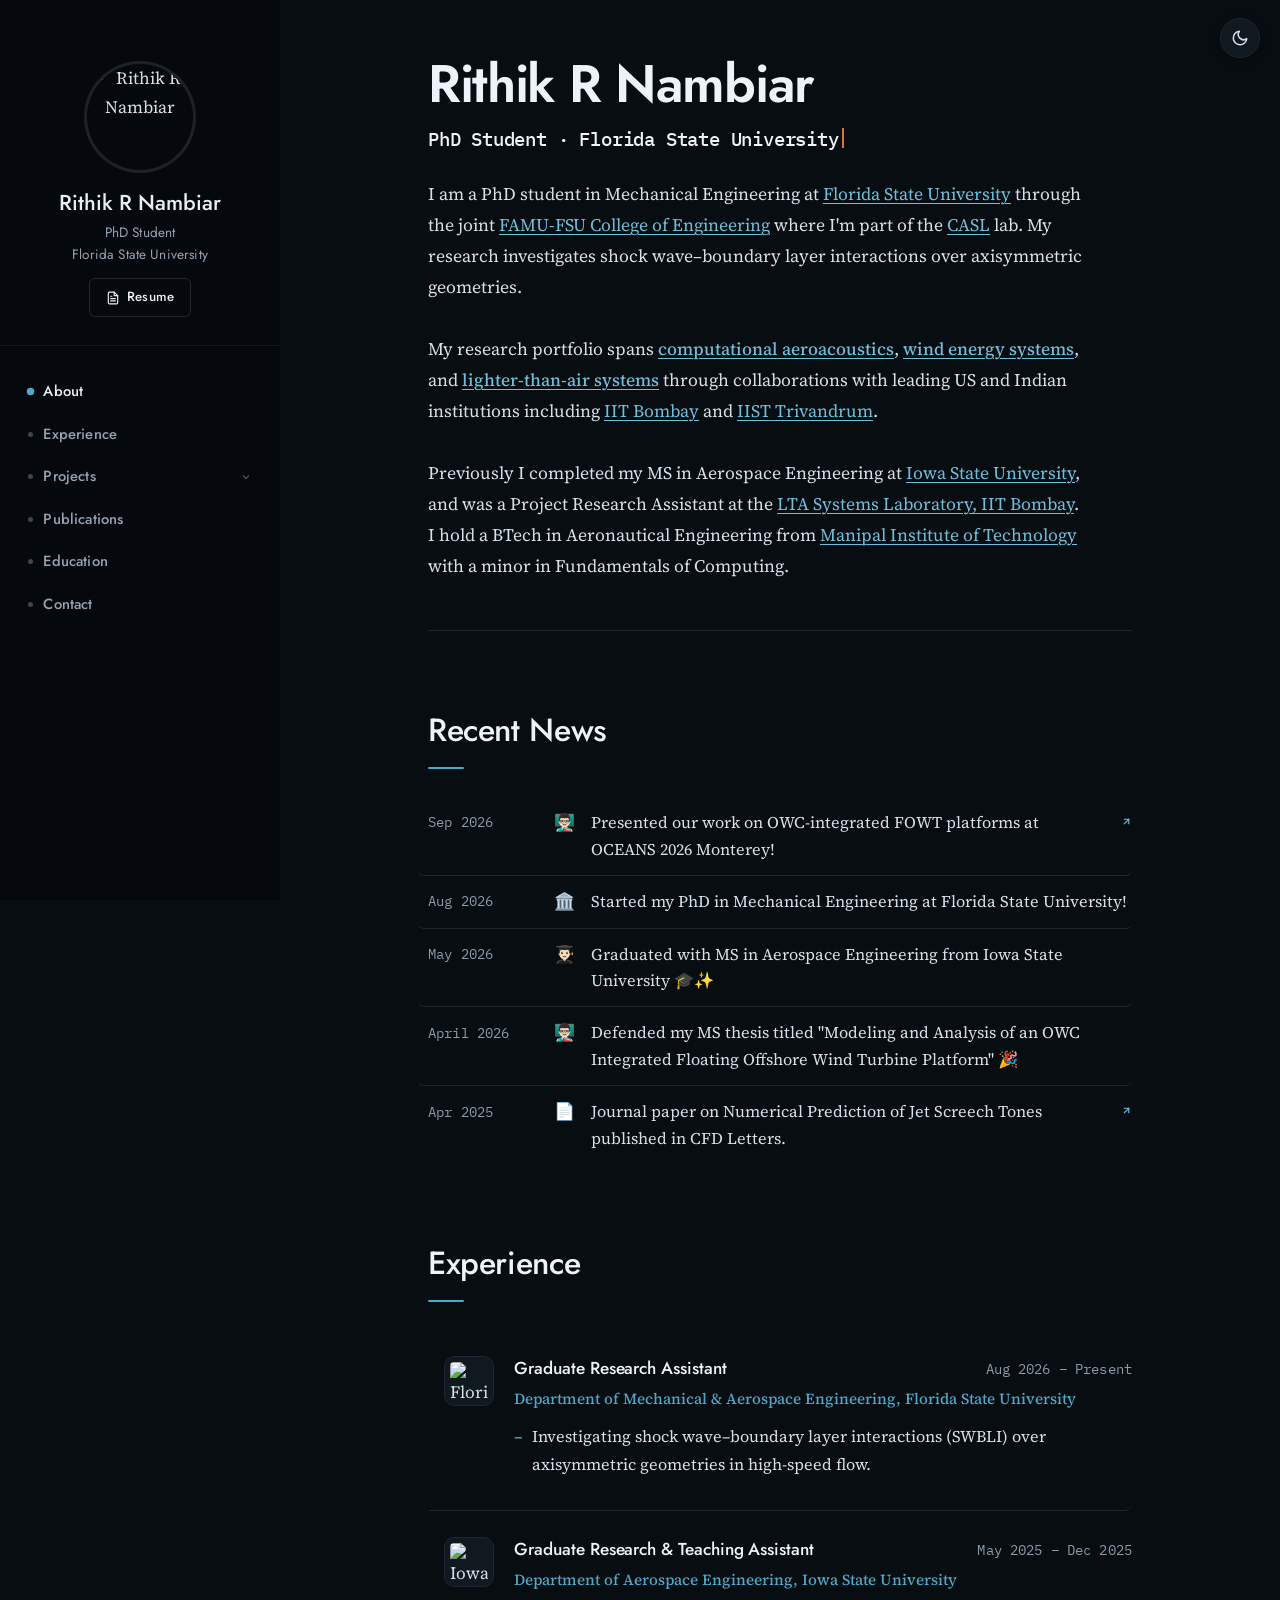
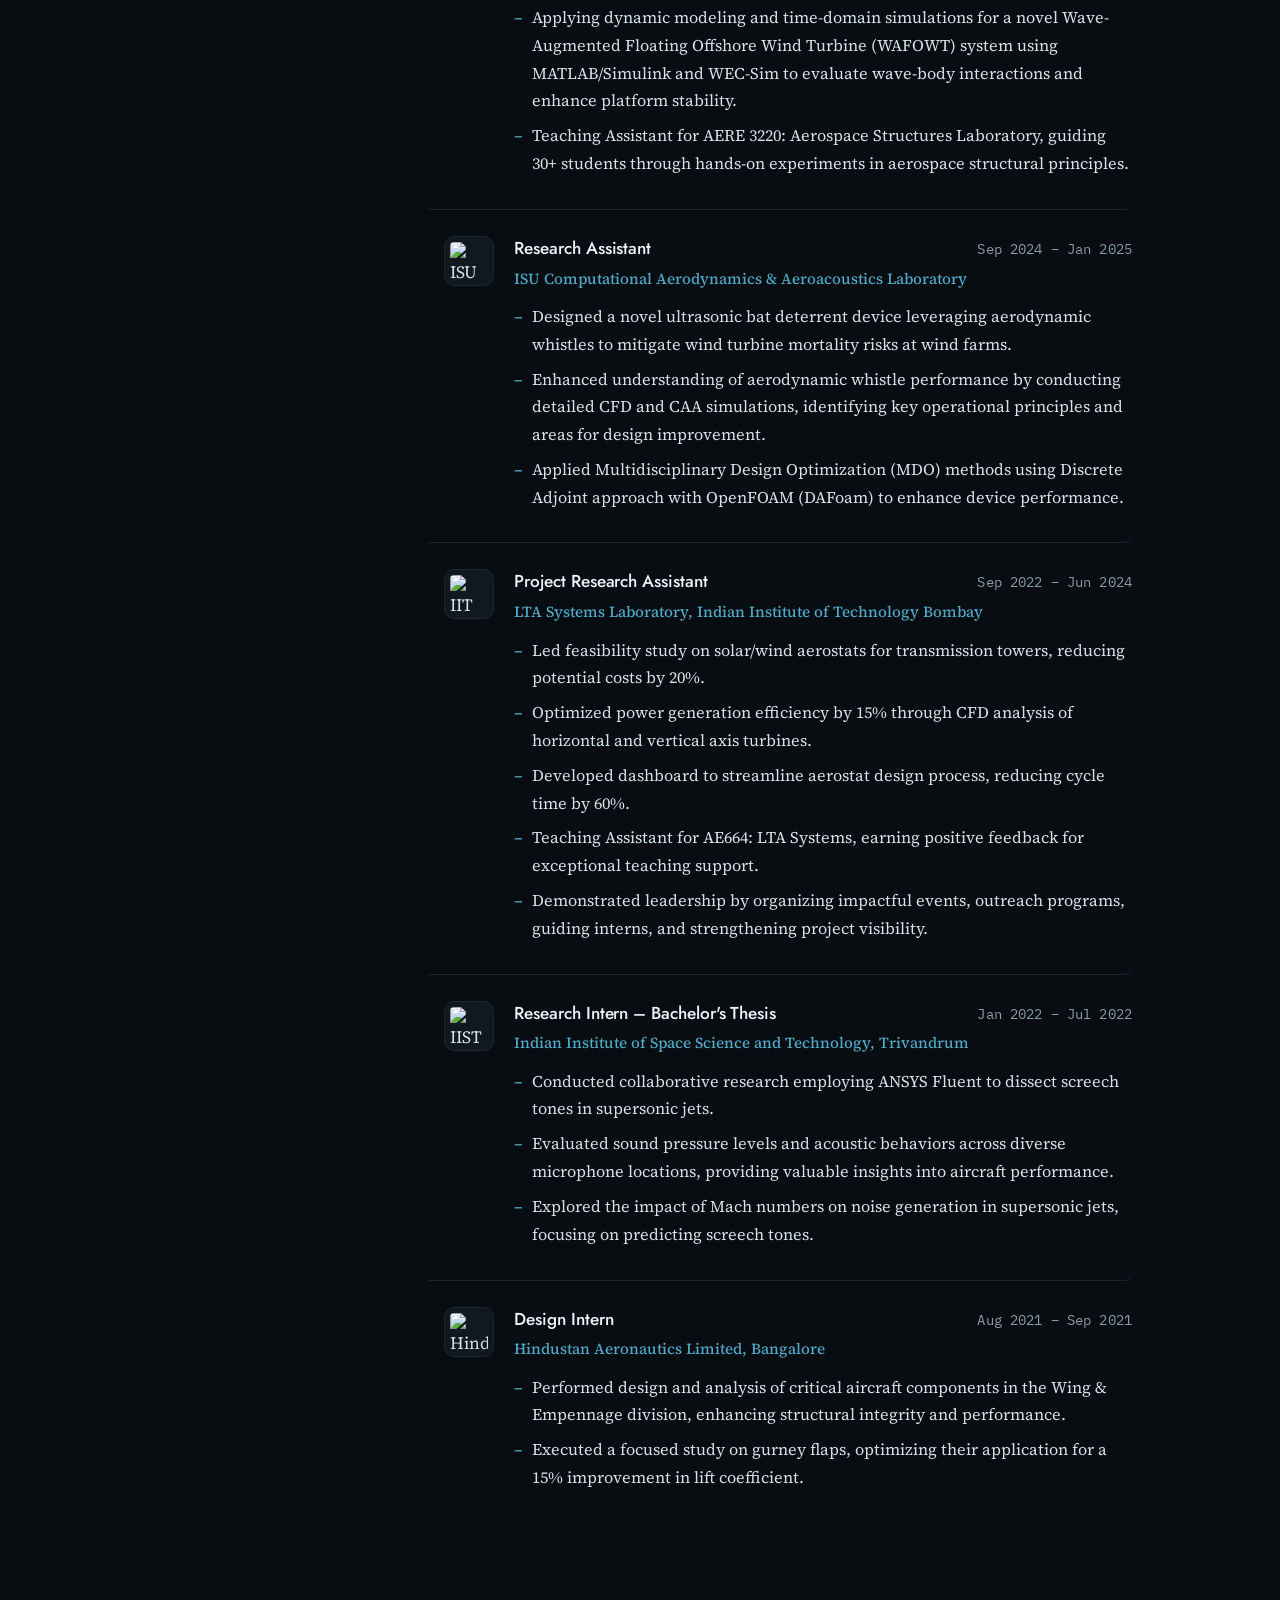
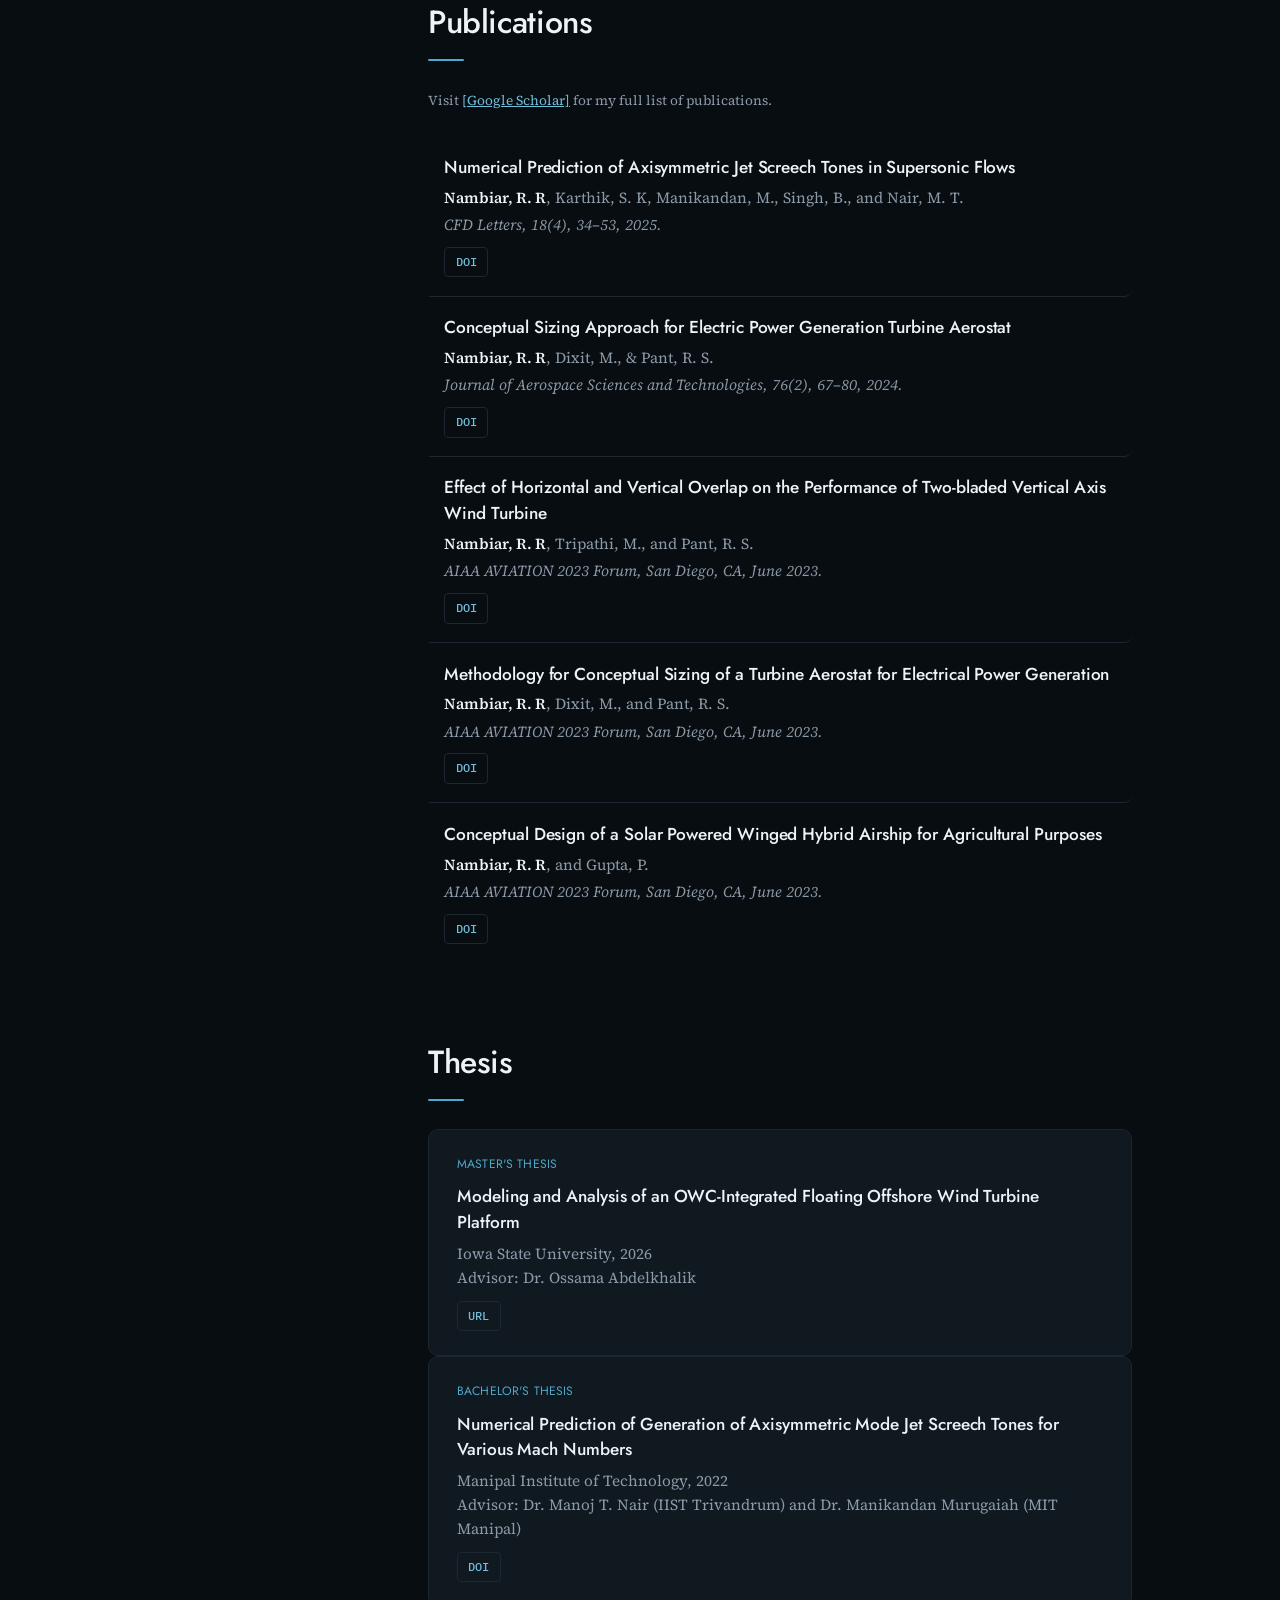
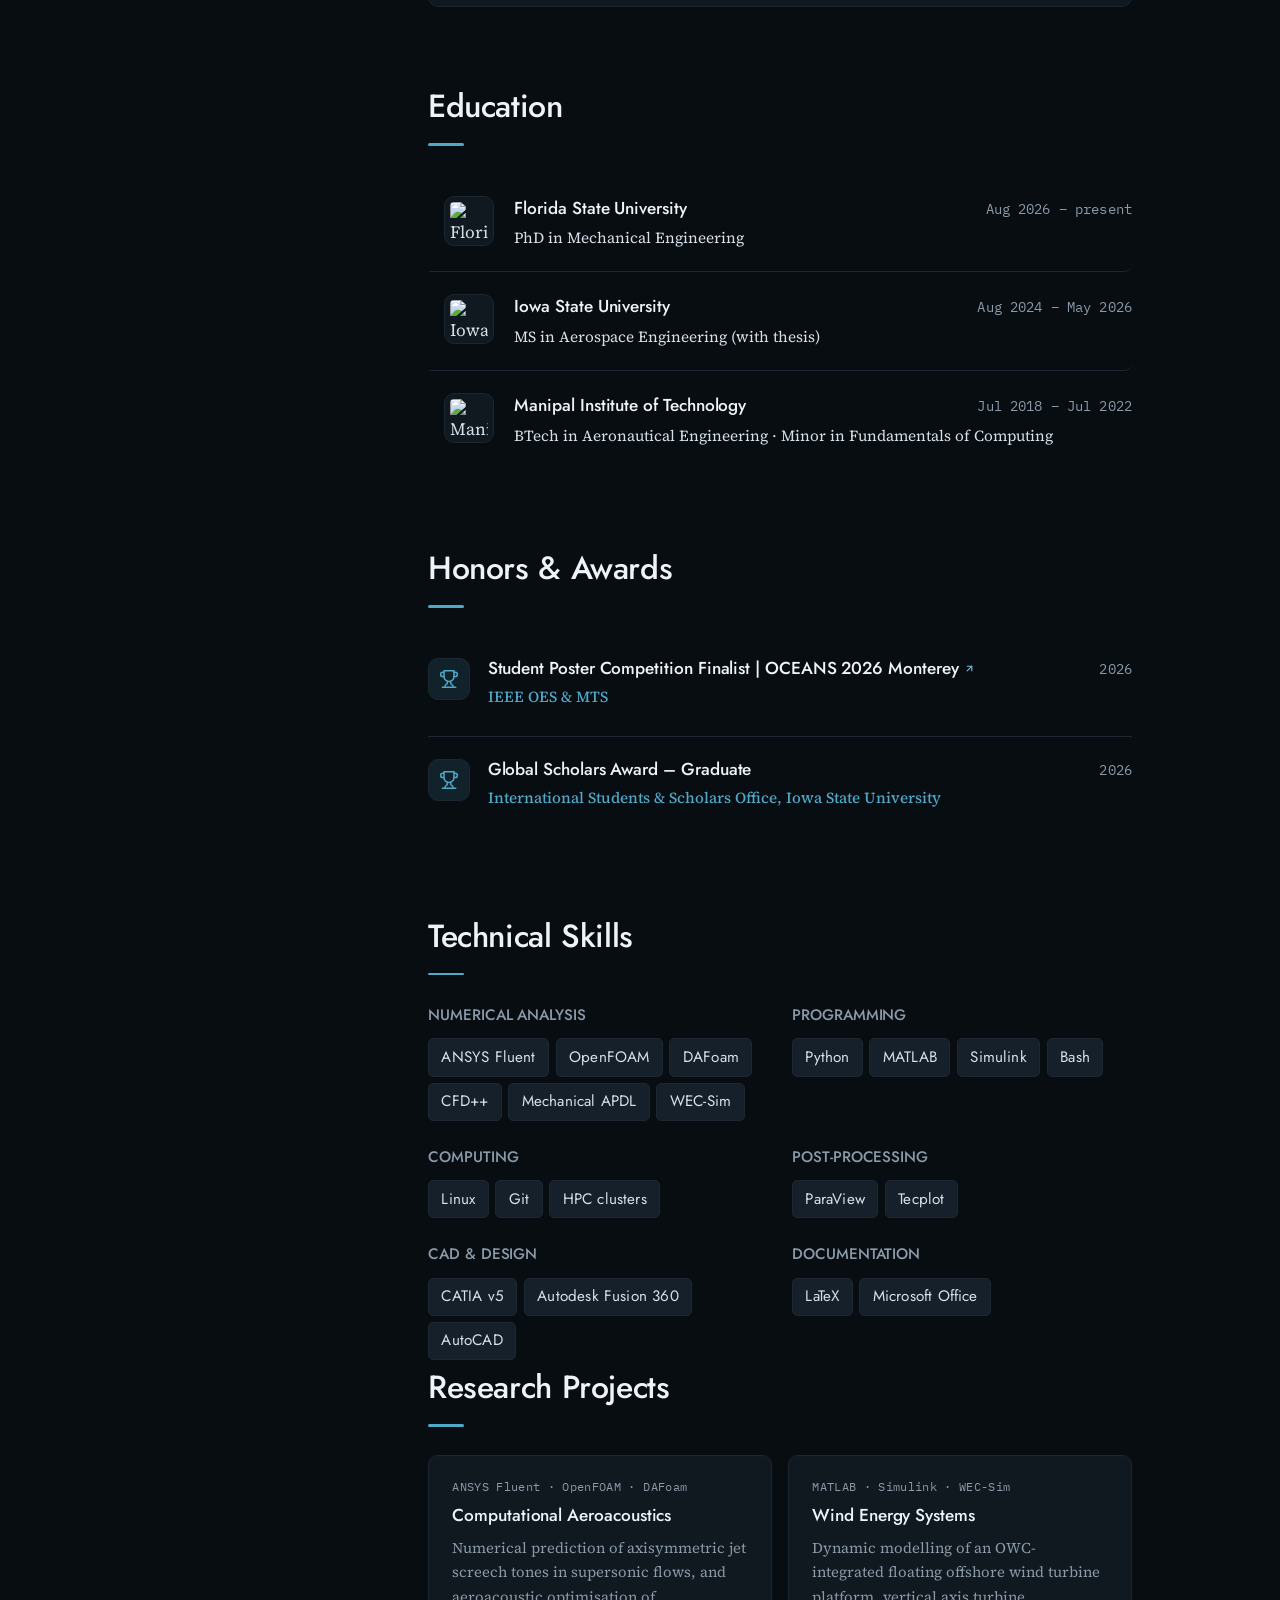
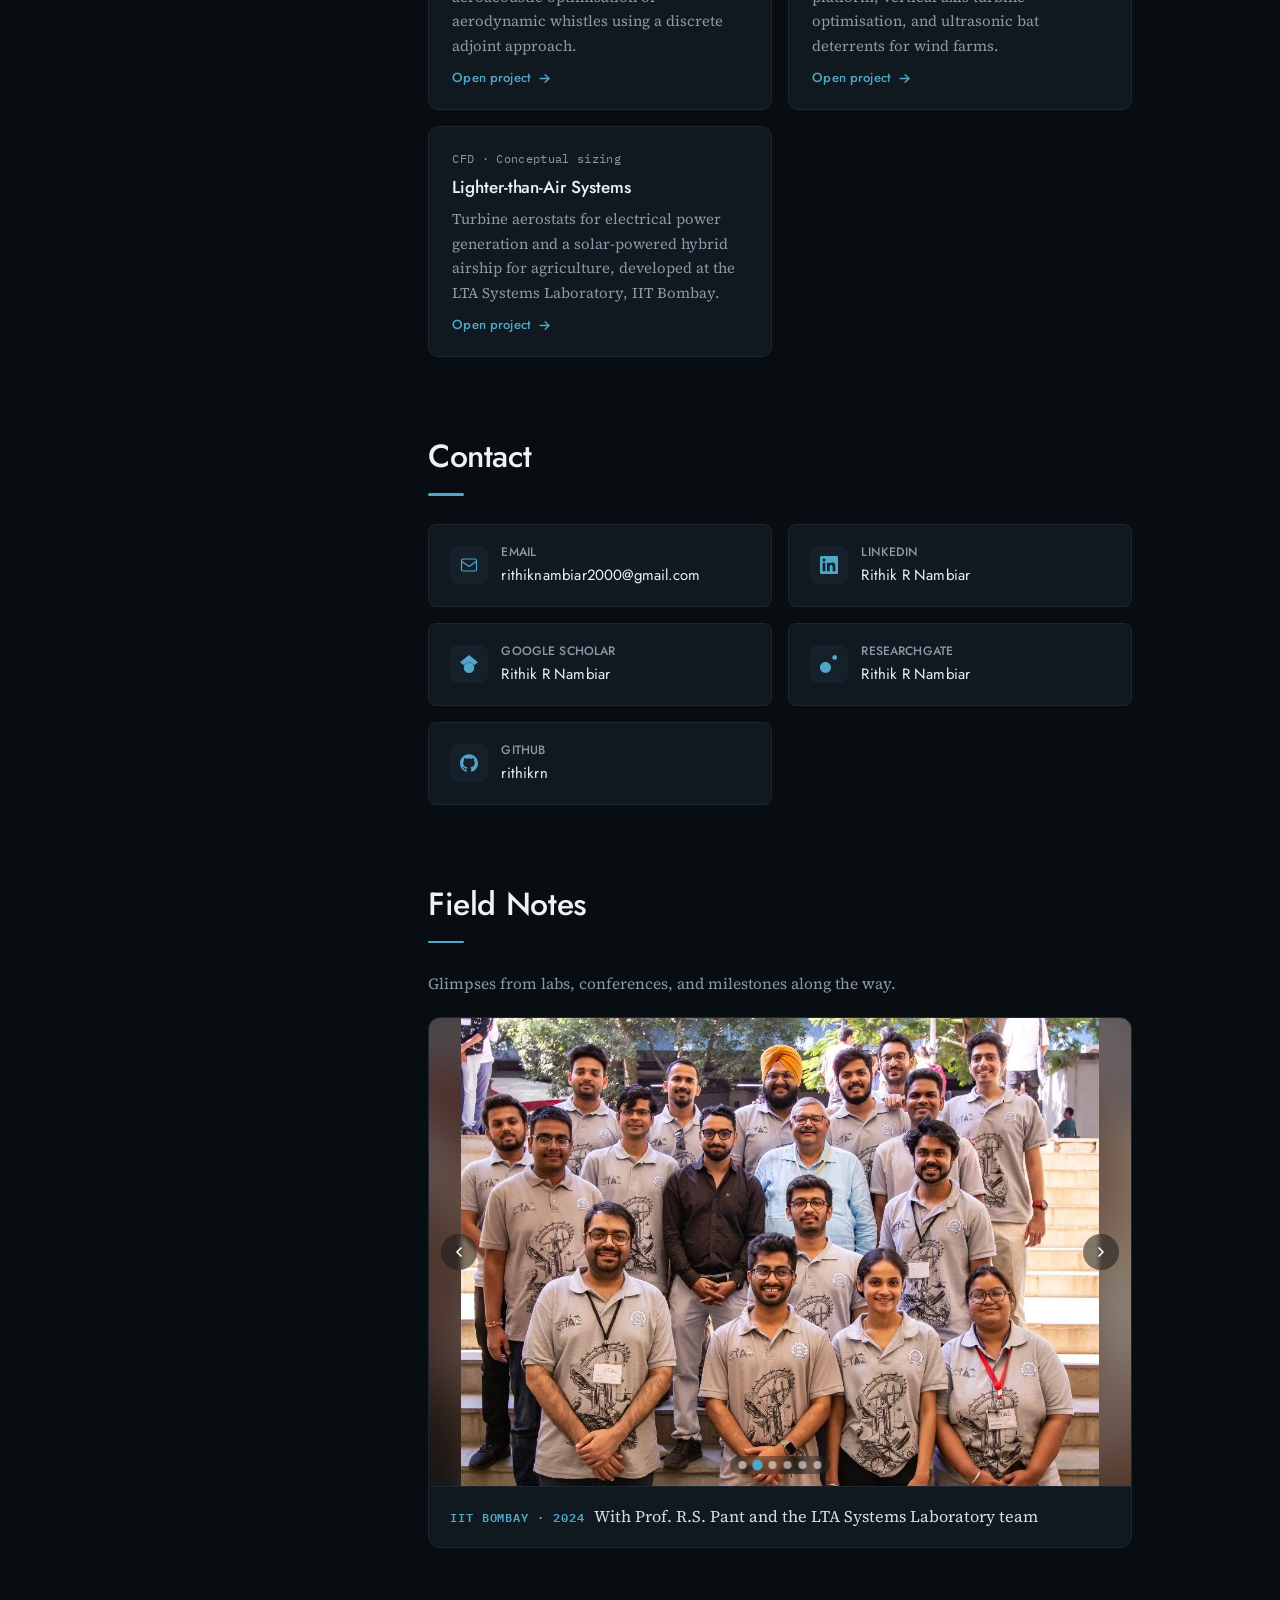
==== commit 62e3d57b: "Enhance news item with link and icon for publication Updated the news item to include a link with an" ====
--- a/index.html
+++ b/index.html
@@ -124,7 +124,13 @@
             <div class="news-item">
                 <span class="news-date">Apr 2025</span>
                 <span class="news-emoji">📄</span>
-                <span class="news-text">Journal paper on <a href="https://doi.org/10.37934/cfdl.18.4.3453" target="_blank" rel="noopener">Numerical Prediction of Jet Screech Tones</a> published in CFD Letters.</span>
+                <span class="news-text">Journal paper on Numerical Prediction of Jet Screech Tones</a> published in CFD Letters.</span>
+                <a href="https://doi.org/10.37934/cfdl.18.4.3453" target="_blank" rel="noopener noreferrer" aria-label="View publication details">
+                    <svg width="11" height="11" viewBox="0 0 24 24" fill="none" stroke="currentColor" stroke-width="2.5" stroke-linecap="round" stroke-linejoin="round">
+                        <path d="M7 17L17 7"/>
+                        <path d="M7 7h10v10"/>
+                    </svg>
+                </a>
             </div>
         </div>
     </section>
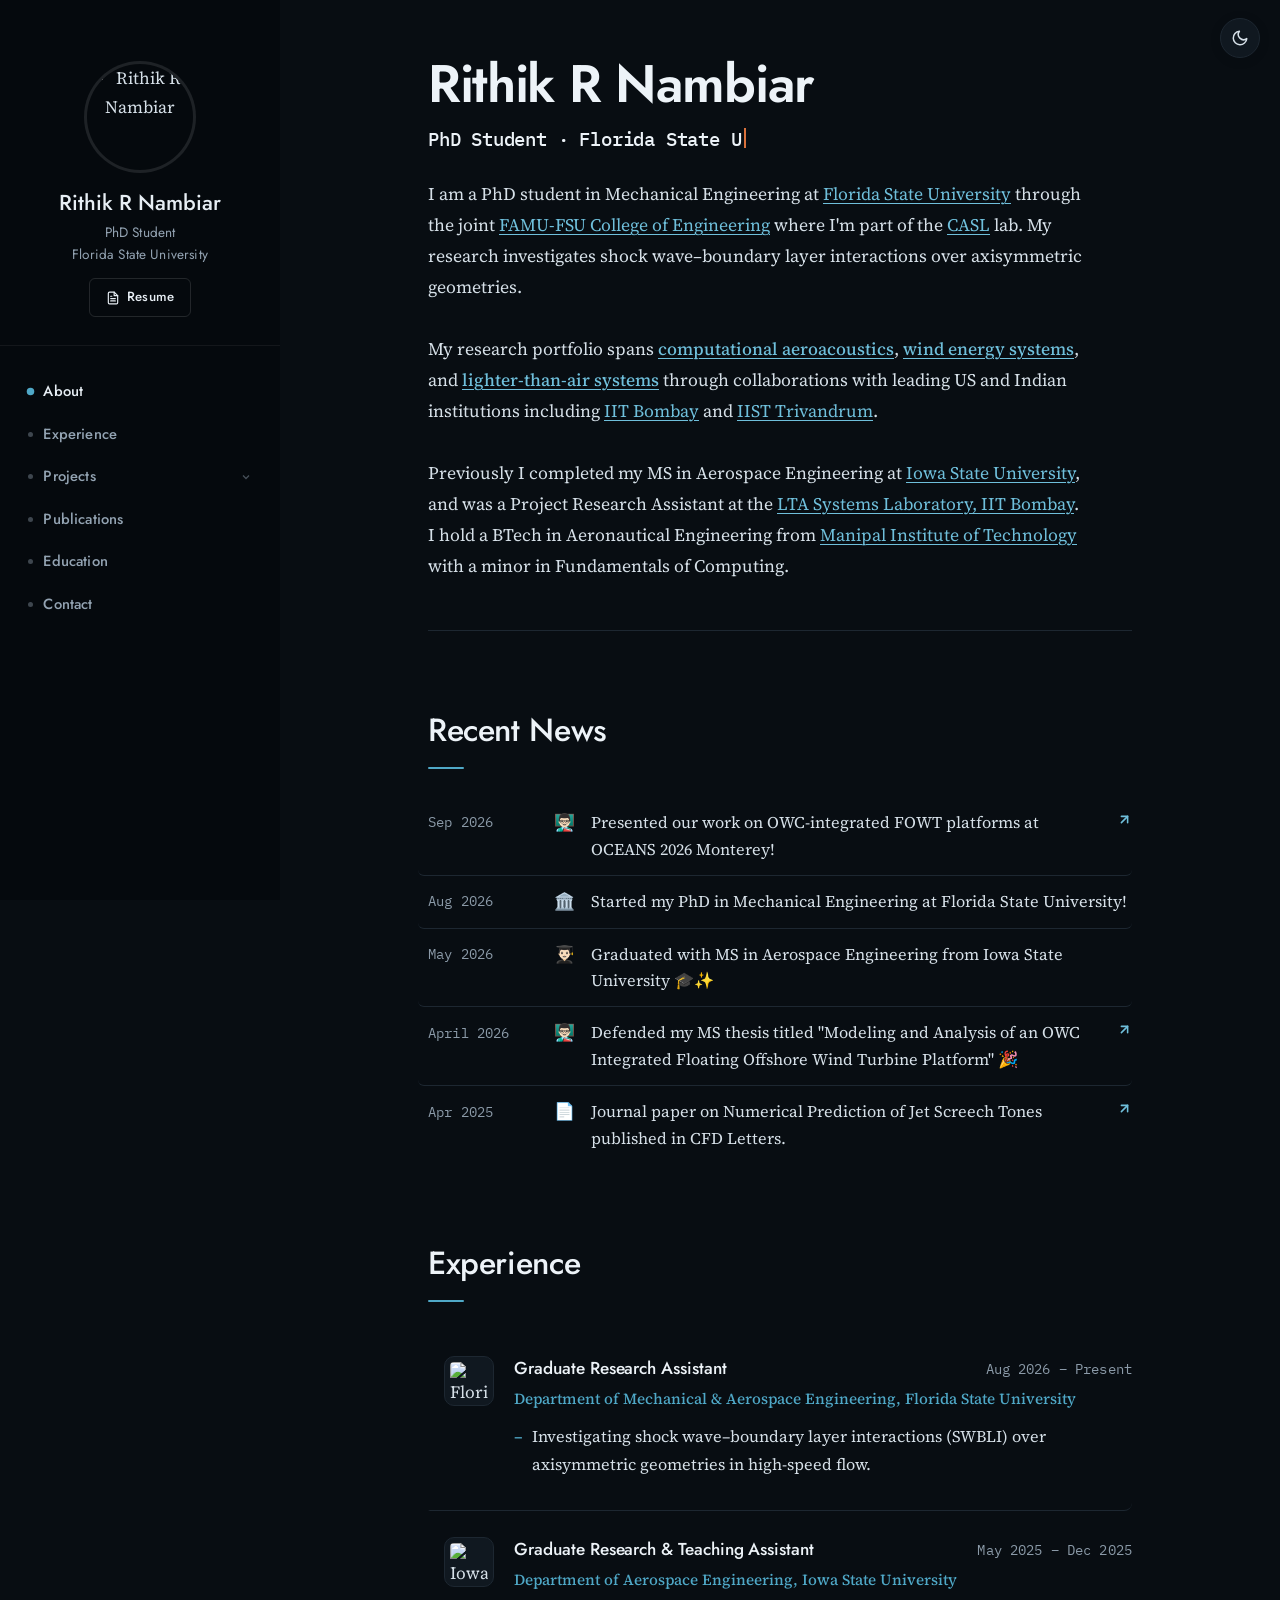
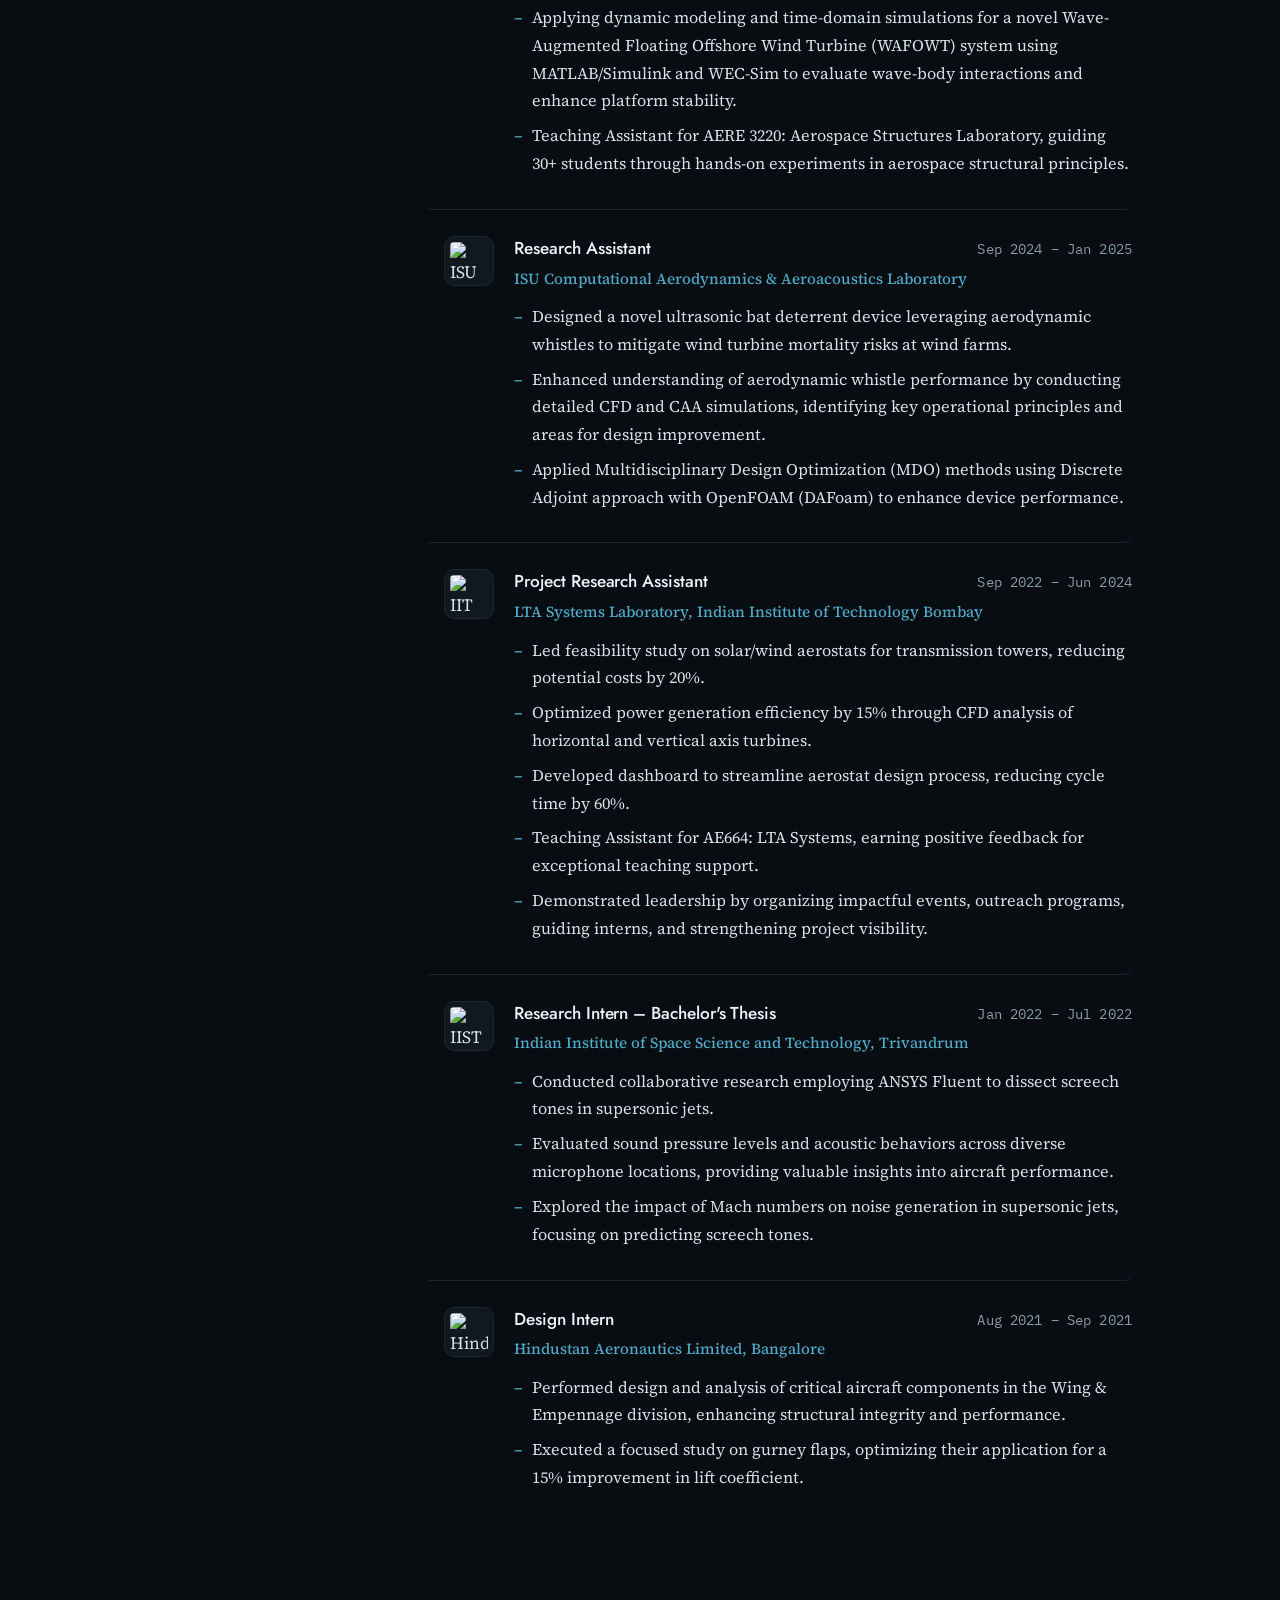
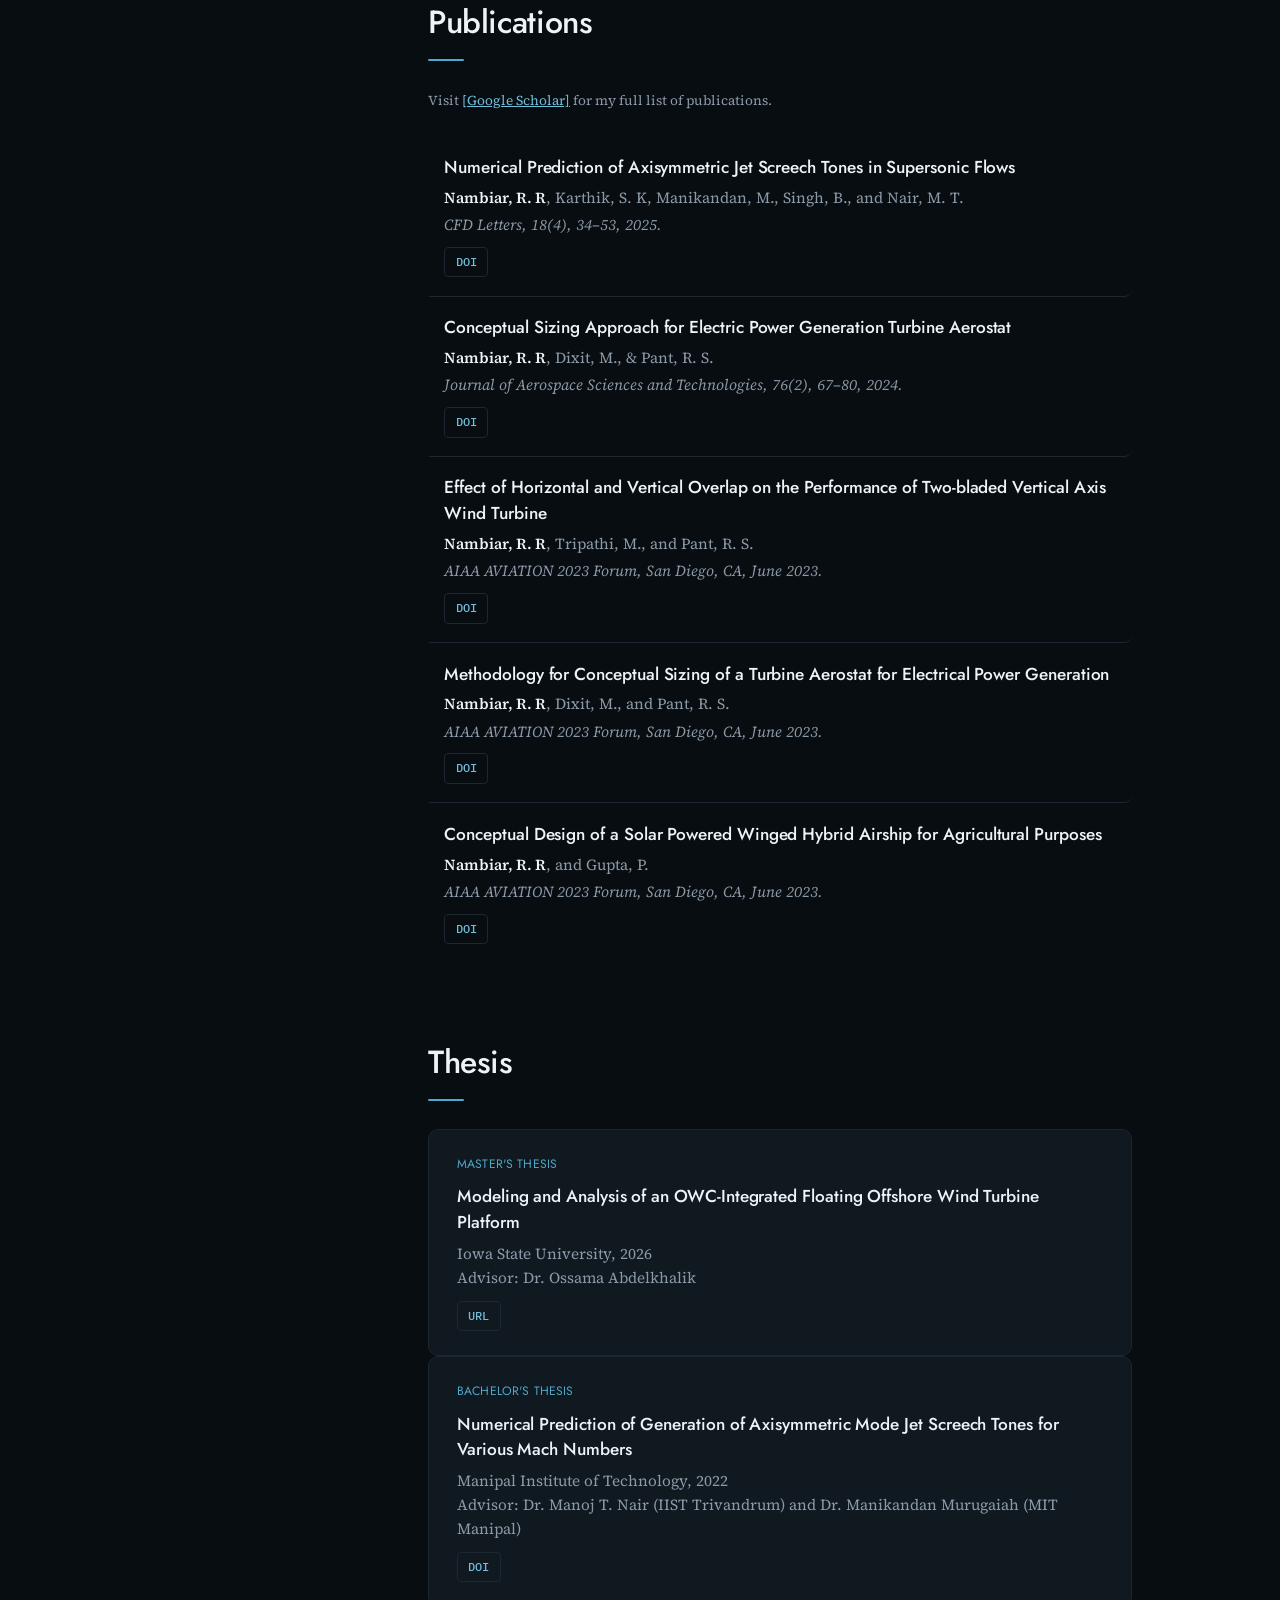
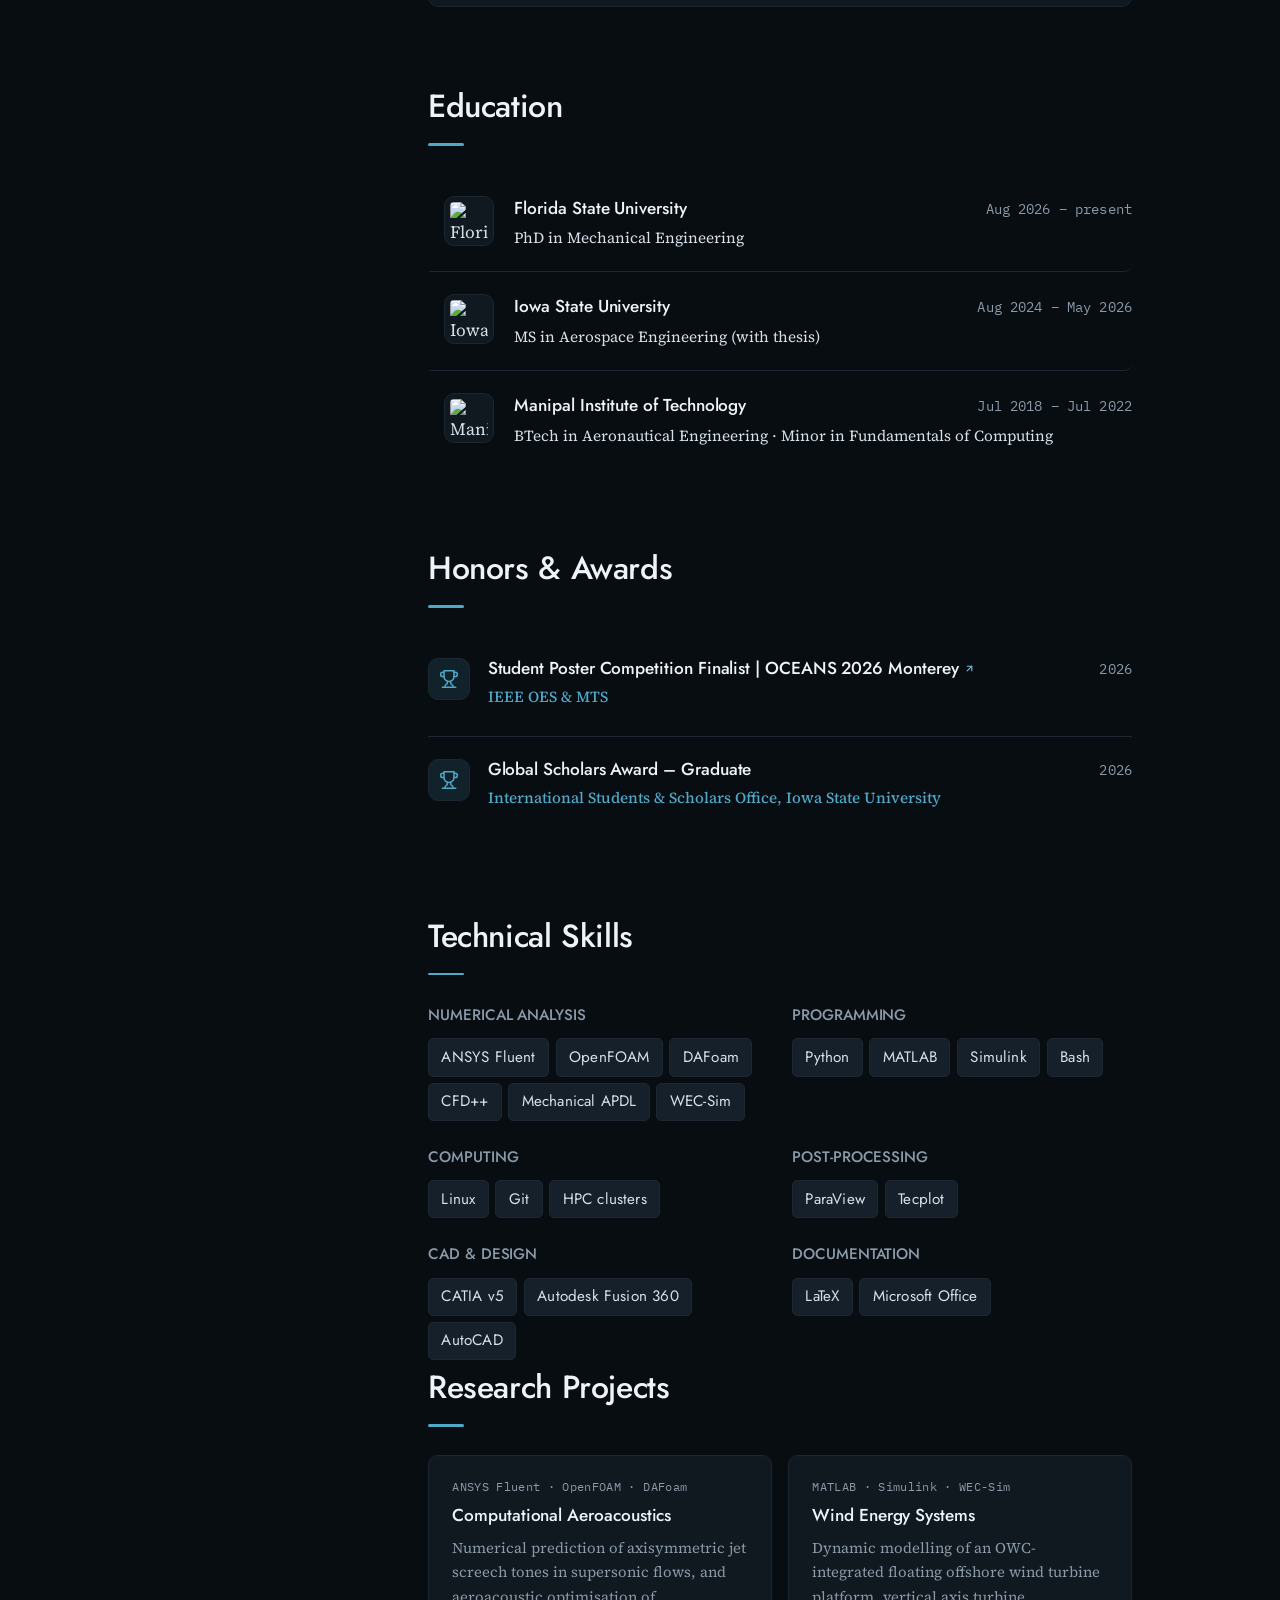
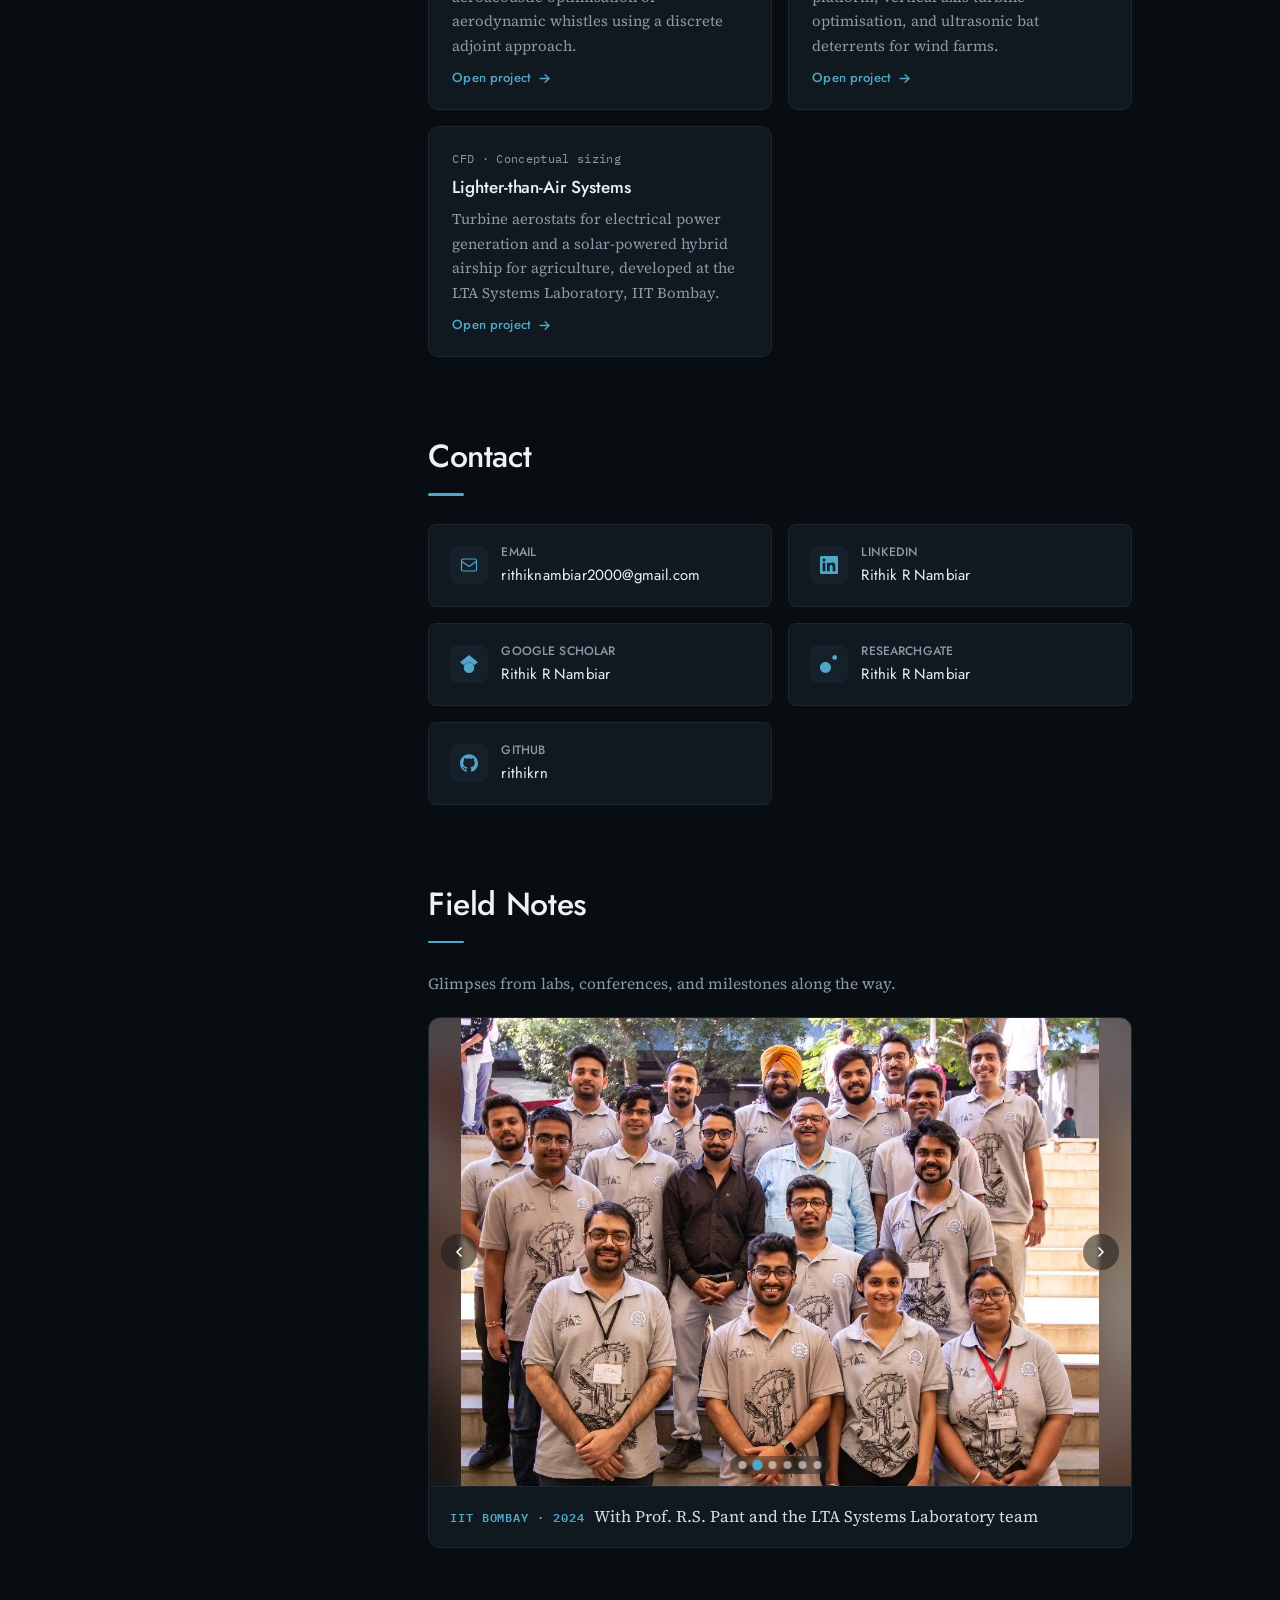
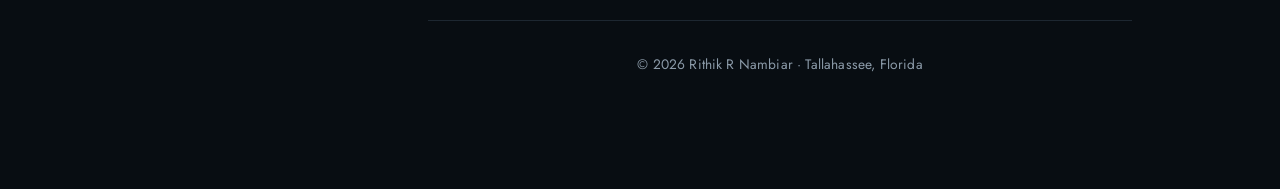
==== commit 2fb2aa3d: "Increase SVG icon size in news items Updated SVG icons for links to improve visibility." ====
--- a/index.html
+++ b/index.html
@@ -100,7 +100,7 @@
                 <span class="news-emoji">👨🏻‍🏫</span>
                 <span class="news-text">Presented our work on OWC-integrated FOWT platforms at OCEANS 2026 Monterey! </span>
                 <a href="https://monterey26.oceansconference.org/spc-2026-candidates/" class="award-link" target="_blank" rel="noopener noreferrer" aria-label="View Student Poster Competition details">
-                    <svg width="11" height="11" viewBox="0 0 24 24" fill="none" stroke="currentColor" stroke-width="2.5" stroke-linecap="round" stroke-linejoin="round">
+                    <svg width="15" height="15" viewBox="0 0 24 24" fill="none" stroke="currentColor" stroke-width="2.5" stroke-linecap="round" stroke-linejoin="round">
                         <path d="M7 17L17 7"/>
                         <path d="M7 7h10v10"/>
                     </svg>
@@ -120,13 +120,19 @@
                 <span class="news-date">April 2026</span>
                 <span class="news-emoji">👨🏻‍🏫</span>
                 <span class="news-text"> Defended my MS thesis titled "Modeling and Analysis of an OWC Integrated Floating Offshore Wind Turbine Platform" 🎉 </span>
+                <a href="https://www.proquest.com/dissertations-theses/modeling-analysis-owc-integrated-floating/docview/3350731121/se-2?accountid=10906" target="_blank" rel="noopener noreferrer" aria-label="View thesis details">
+                    <svg width="15" height="15" viewBox="0 0 24 24" fill="none" stroke="currentColor" stroke-width="2.5" stroke-linecap="round" stroke-linejoin="round">
+                        <path d="M7 17L17 7"/>
+                        <path d="M7 7h10v10"/>
+                    </svg>
+                </a>
             </div>
             <div class="news-item">
                 <span class="news-date">Apr 2025</span>
                 <span class="news-emoji">📄</span>
                 <span class="news-text">Journal paper on Numerical Prediction of Jet Screech Tones</a> published in CFD Letters.</span>
                 <a href="https://doi.org/10.37934/cfdl.18.4.3453" target="_blank" rel="noopener noreferrer" aria-label="View publication details">
-                    <svg width="11" height="11" viewBox="0 0 24 24" fill="none" stroke="currentColor" stroke-width="2.5" stroke-linecap="round" stroke-linejoin="round">
+                    <svg width="15" height="15" viewBox="0 0 24 24" fill="none" stroke="currentColor" stroke-width="2.5" stroke-linecap="round" stroke-linejoin="round">
                         <path d="M7 17L17 7"/>
                         <path d="M7 7h10v10"/>
                     </svg>
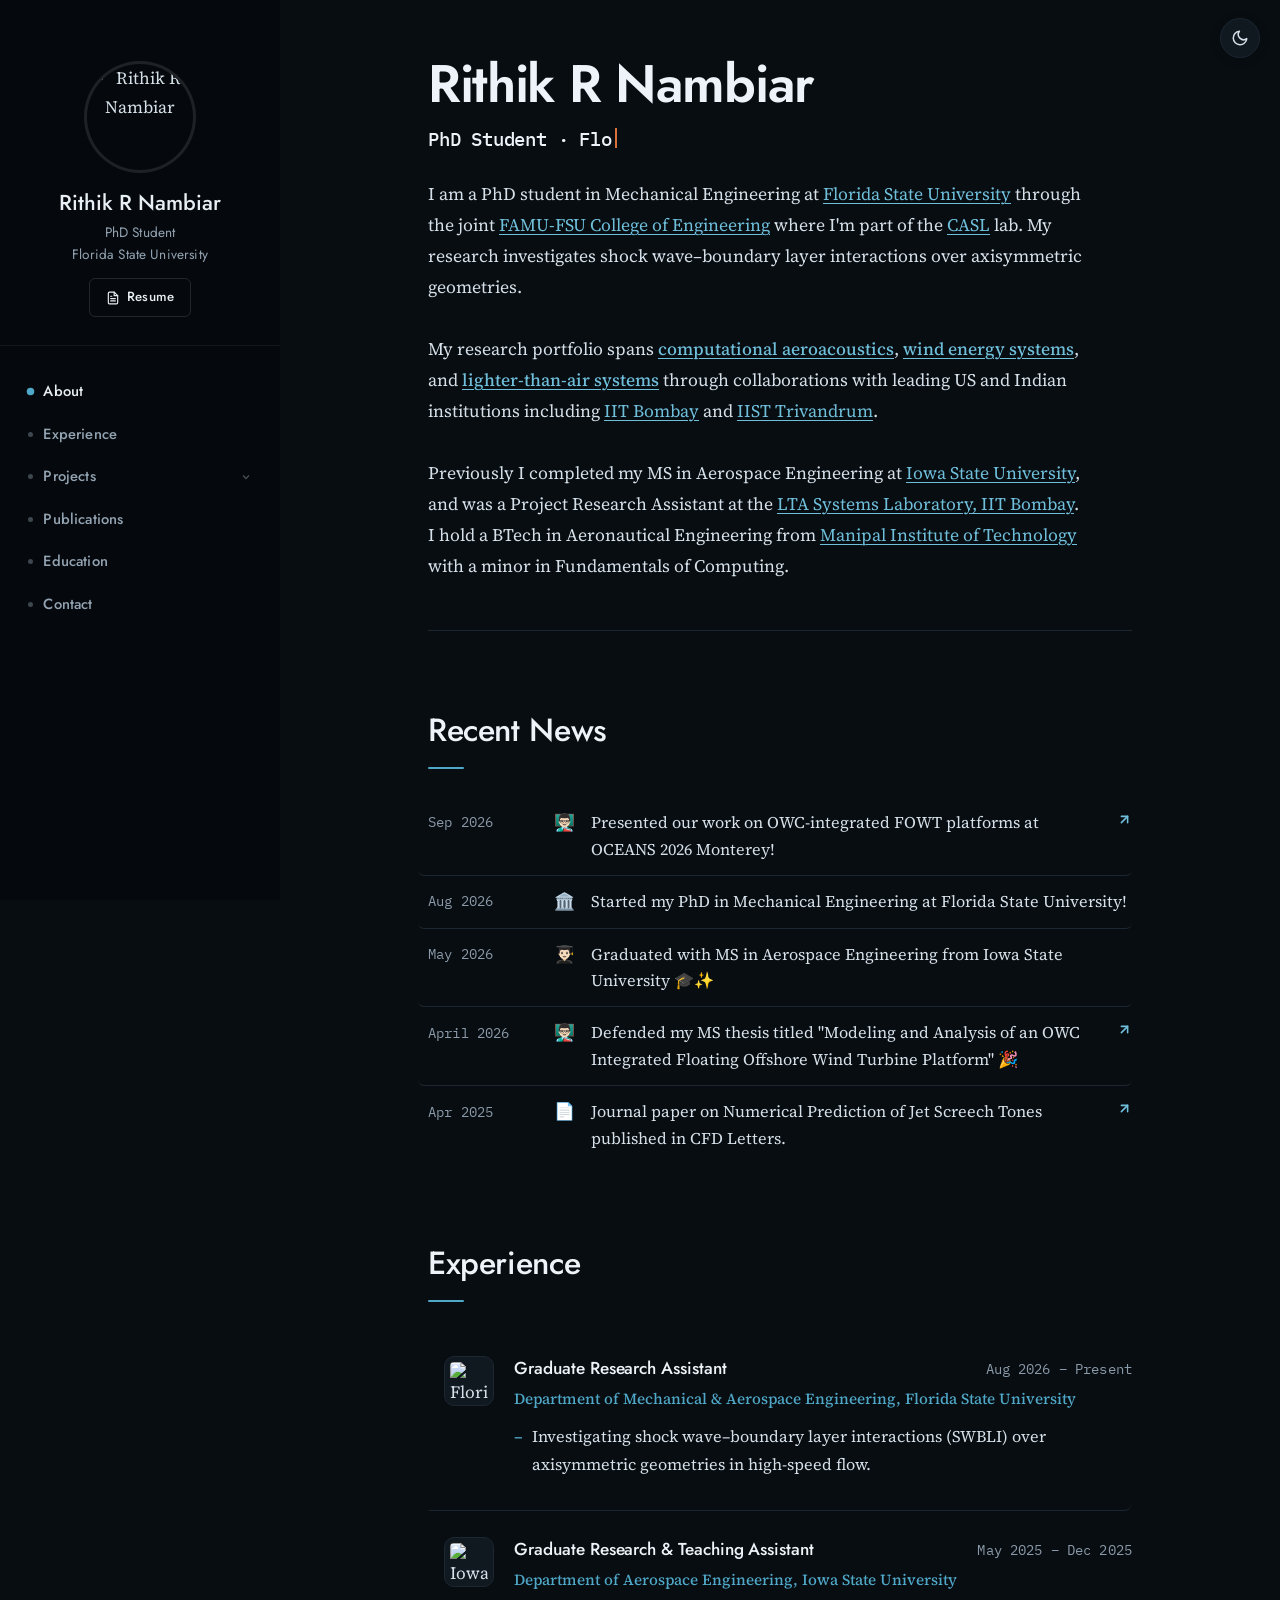
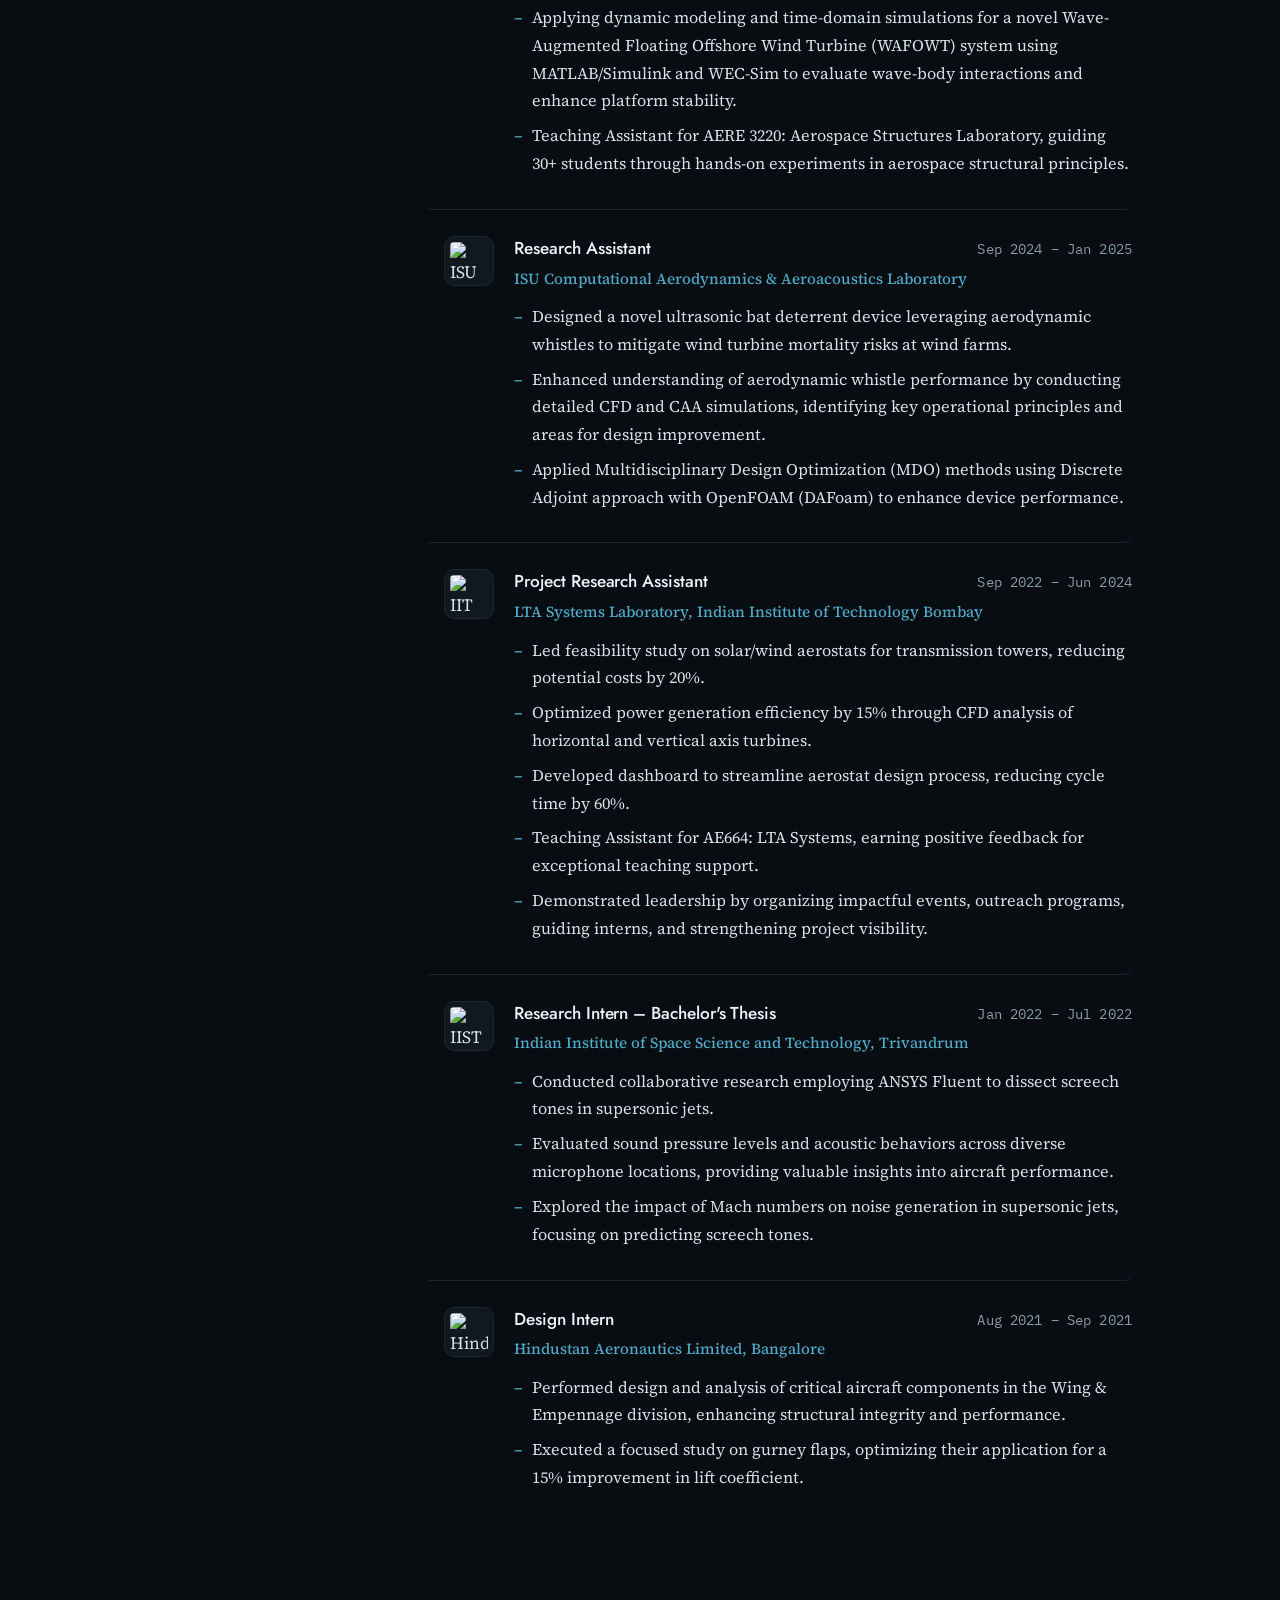
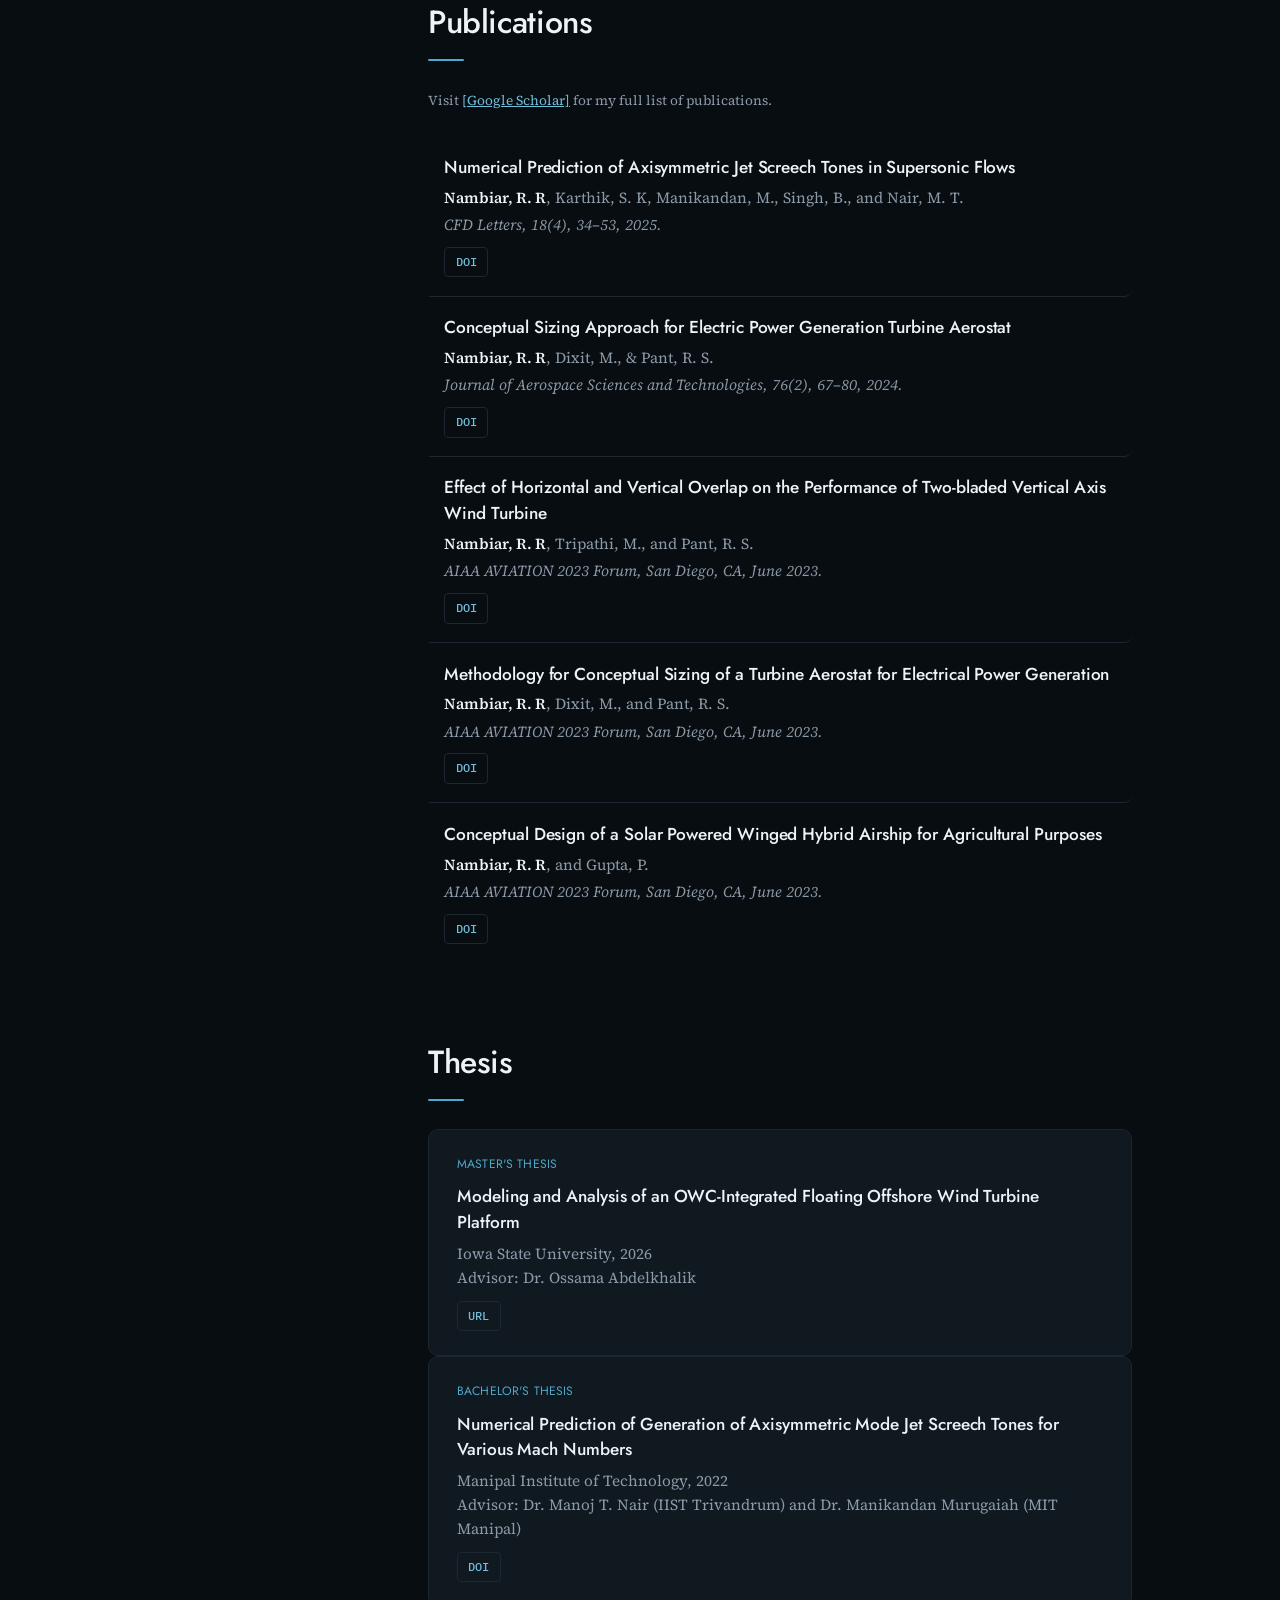
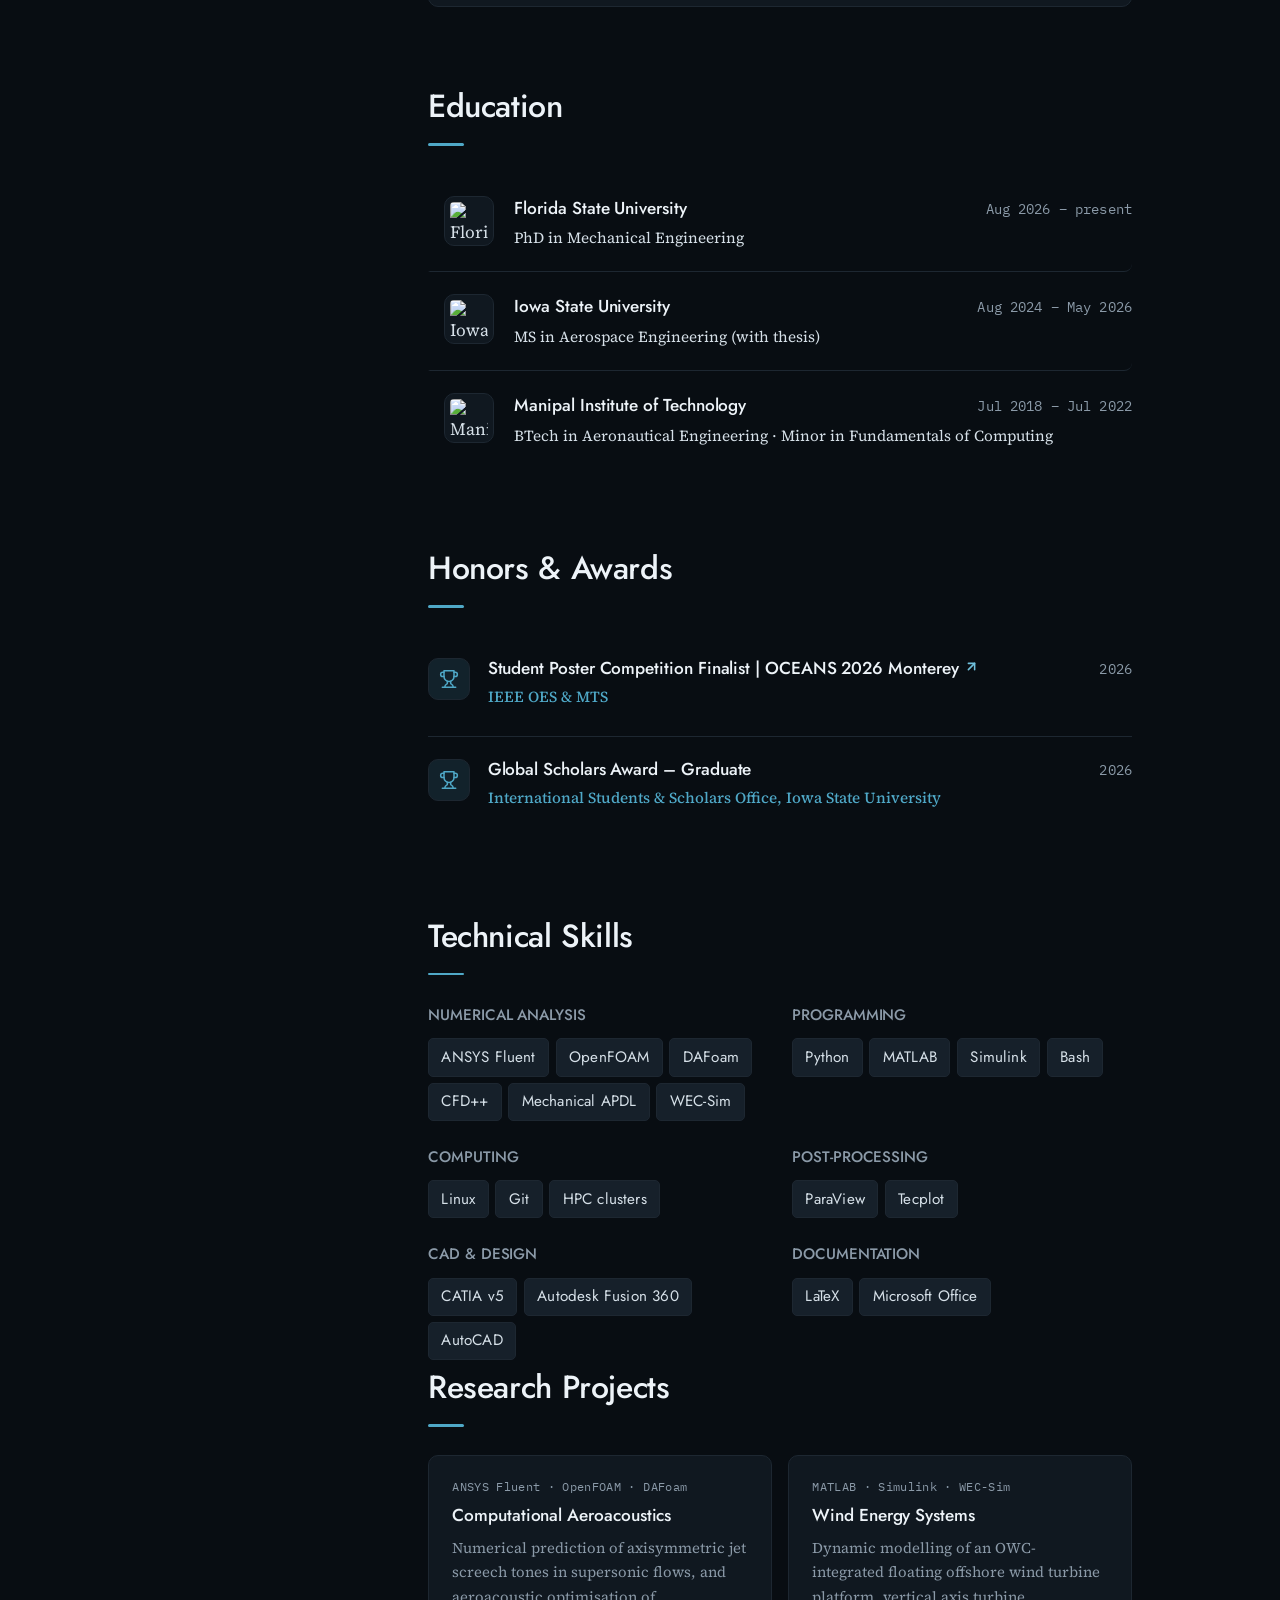
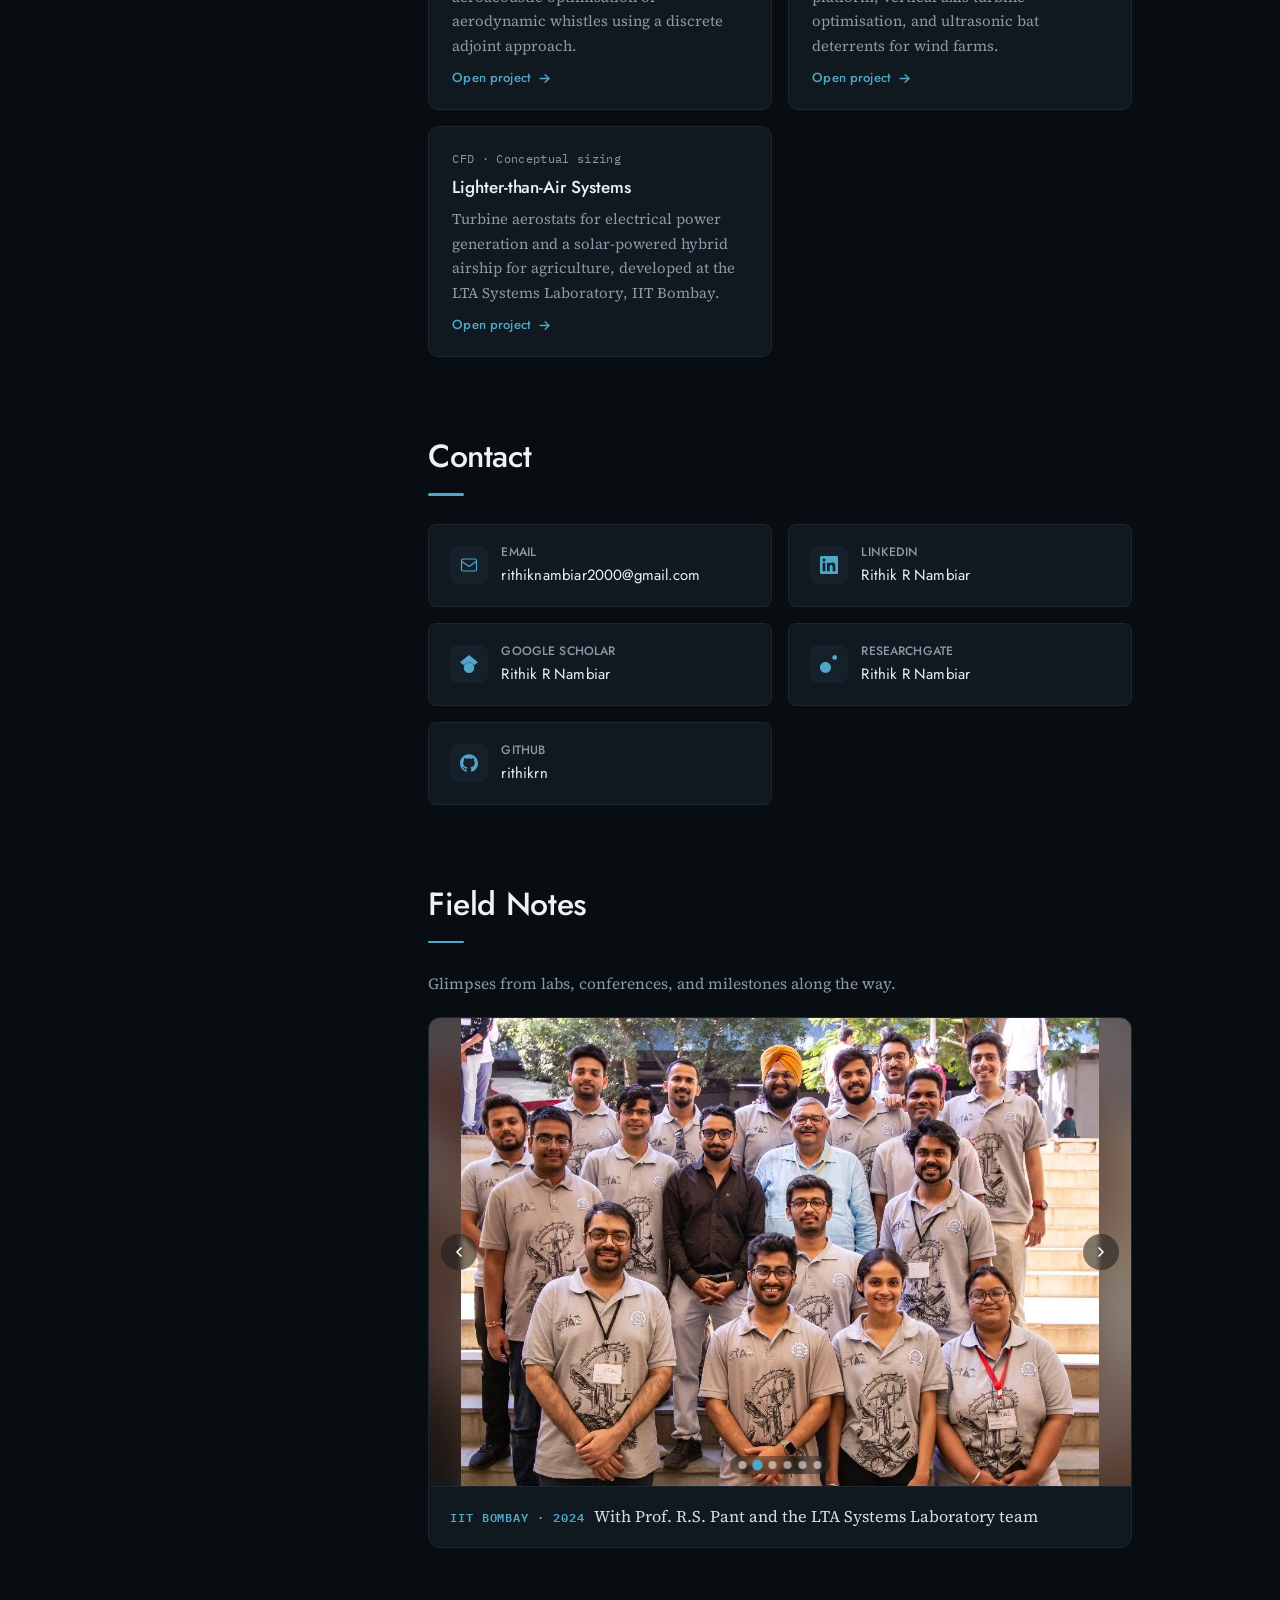
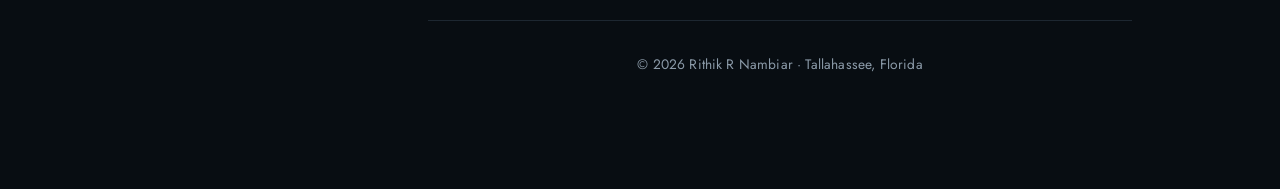
==== commit dd280c1b: "Change SVG dimensions in award link Updated SVG icon size for award link." ====
--- a/index.html
+++ b/index.html
@@ -387,7 +387,7 @@
                     <span class="award-title">
                         Student Poster Competition Finalist | OCEANS 2026 Monterey
                         <a href="https://monterey26.oceansconference.org/spc-2026-candidates/" class="award-link" target="_blank" rel="noopener noreferrer" aria-label="View Student Poster Competition details">
-                            <svg width="11" height="11" viewBox="0 0 24 24" fill="none" stroke="currentColor" stroke-width="2.5" stroke-linecap="round" stroke-linejoin="round">
+                            <svg width="15" height="15" viewBox="0 0 24 24" fill="none" stroke="currentColor" stroke-width="2.5" stroke-linecap="round" stroke-linejoin="round">
                                 <path d="M7 17L17 7"/>
                                 <path d="M7 7h10v10"/>
                             </svg>
--- a/assets/css/style.css
+++ b/assets/css/style.css
@@ -864,7 +864,7 @@
 @media (max-width: 600px) {
     .award-header { flex-direction: column; align-items: flex-start; gap: 0.15rem; }
     .award-icon { width: 36px; height: 36px; }
-    .award-icon svg { width: 18px; height: 18px; }
+    .award-icon svg { width: 20px; height: 20px; }
 }
 
 .award-body {
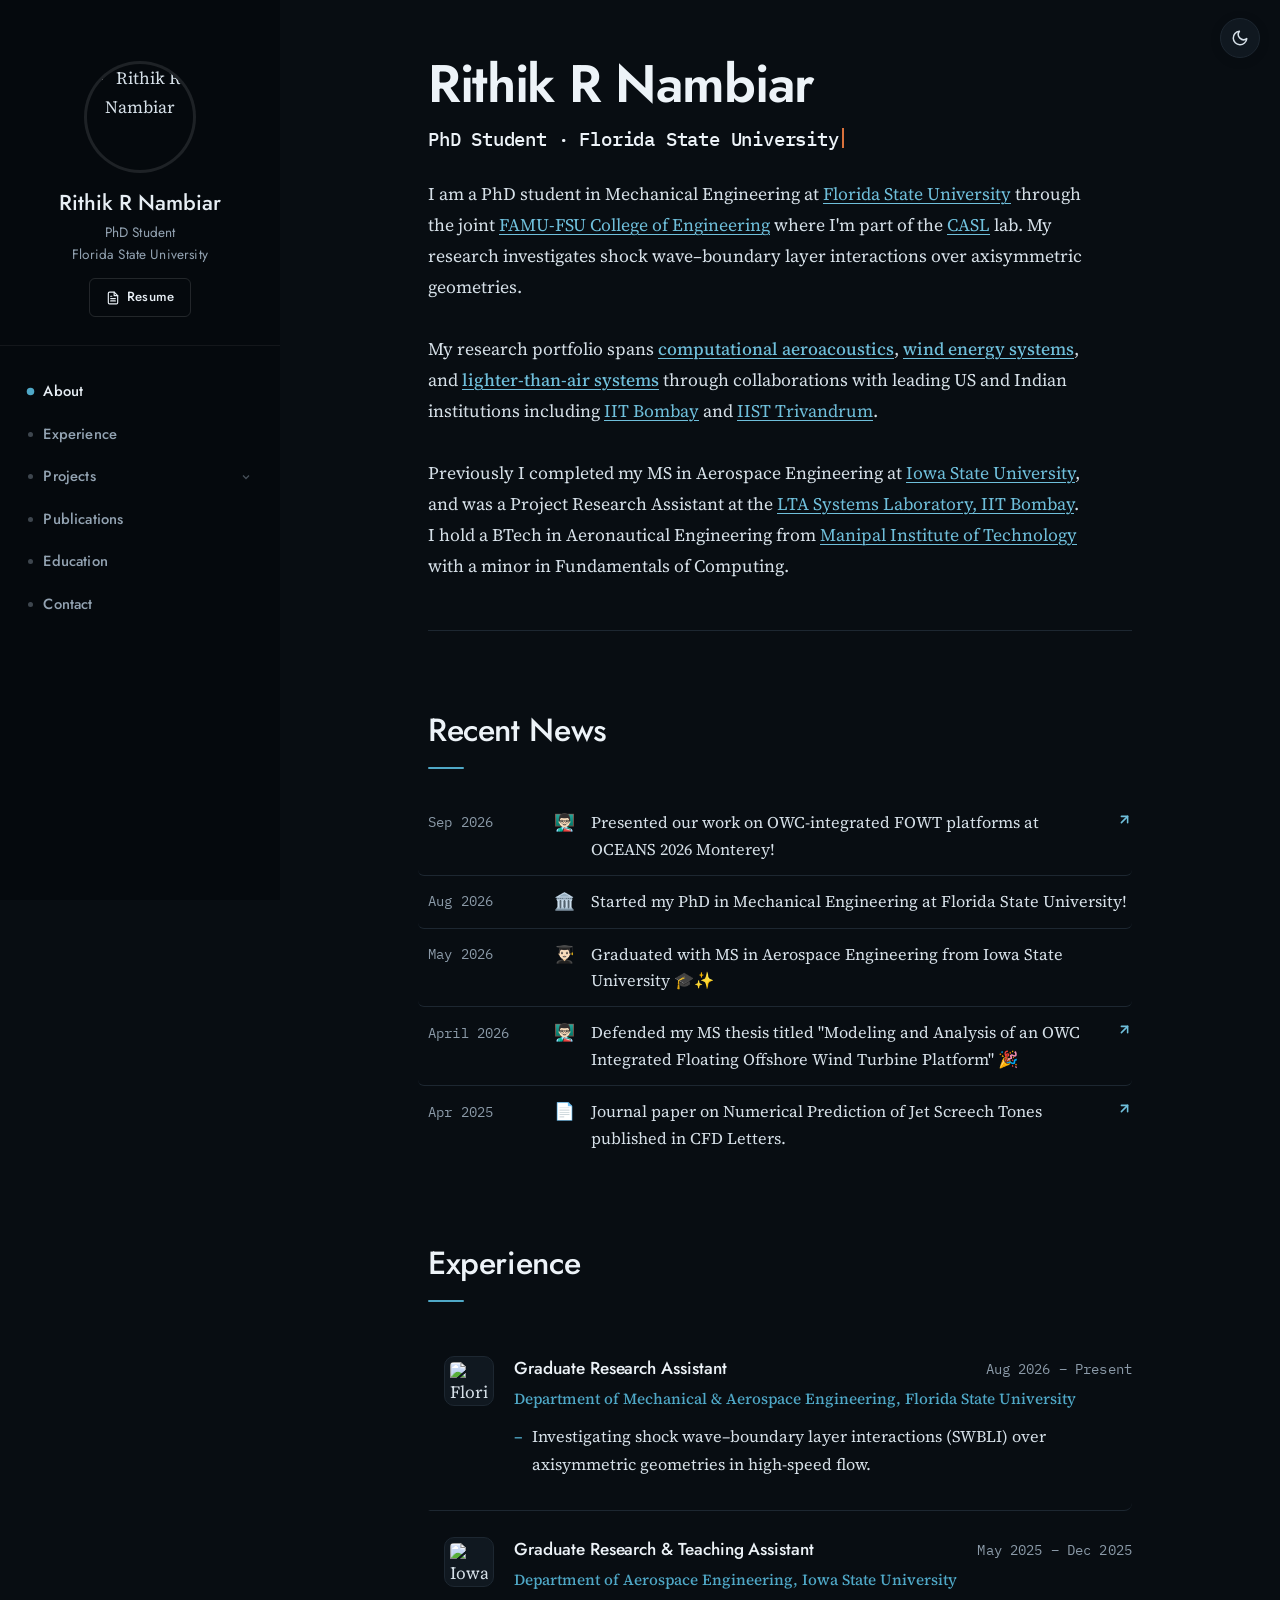
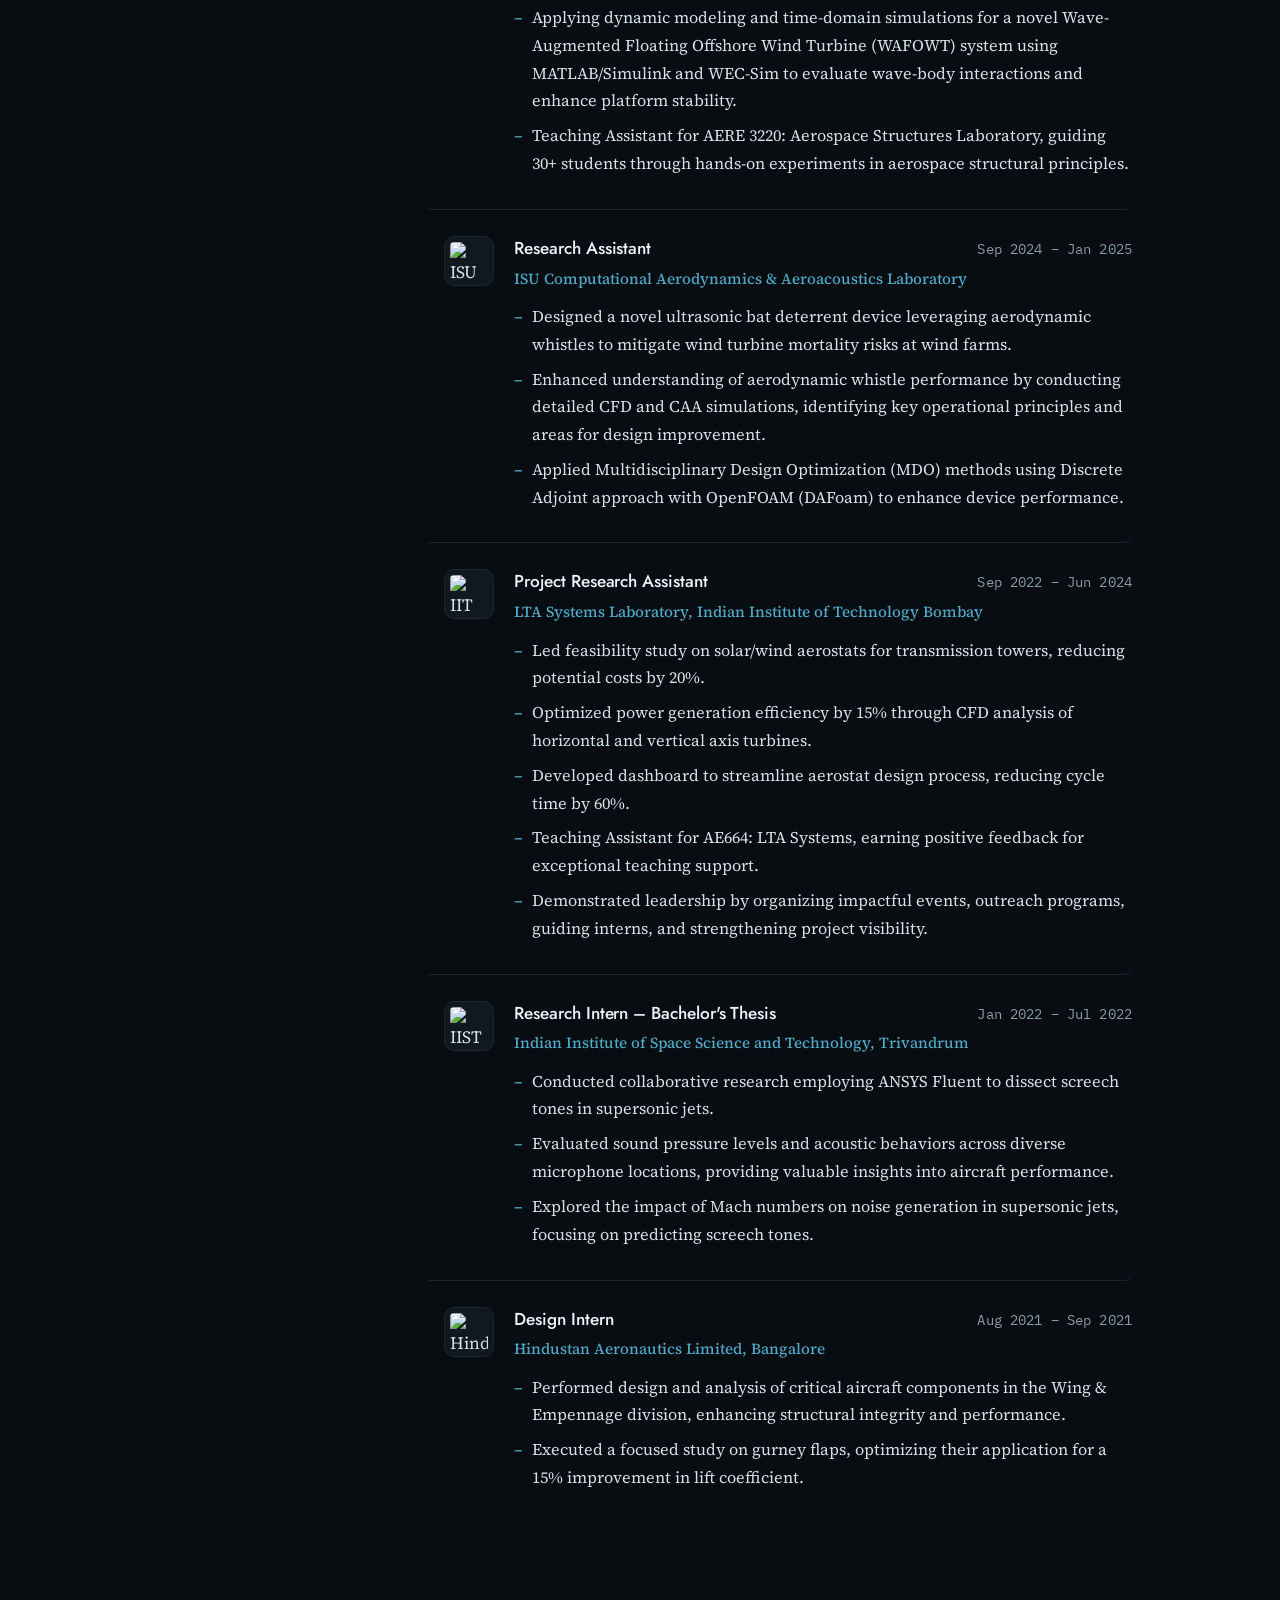
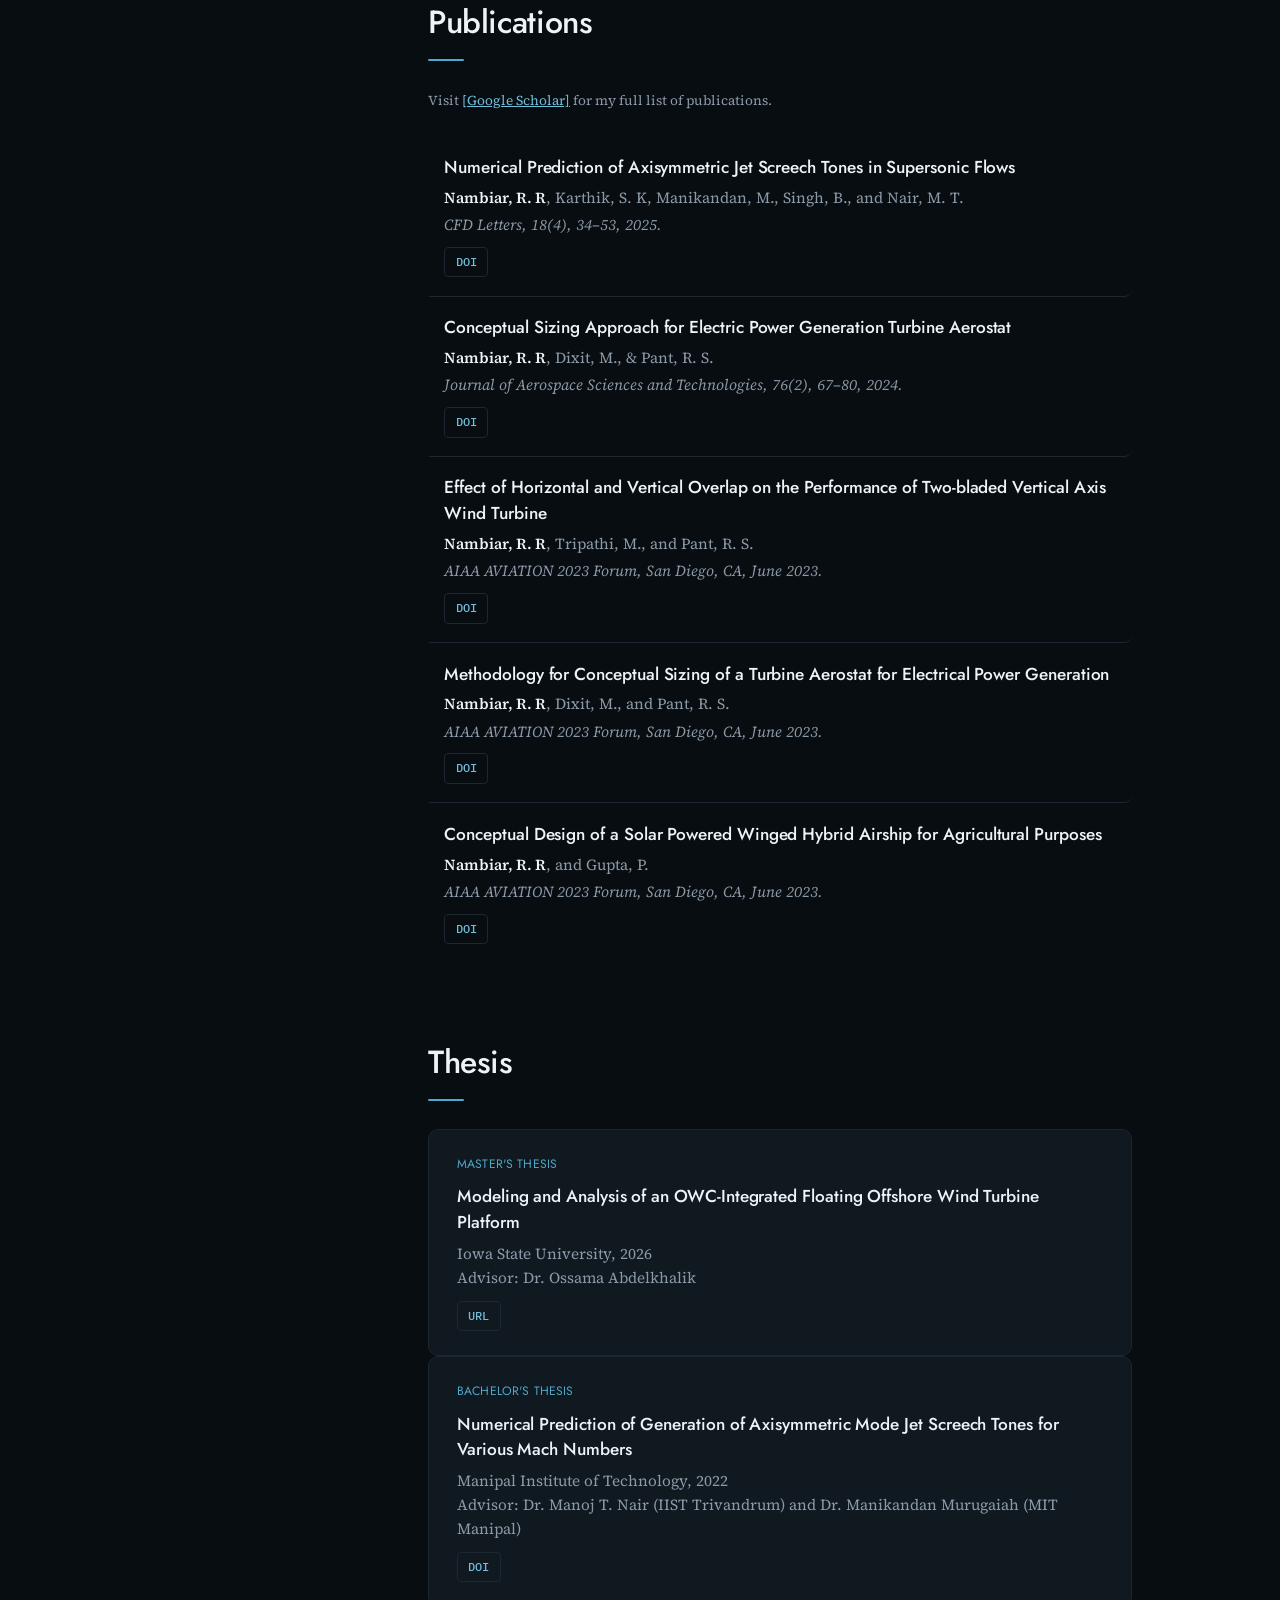
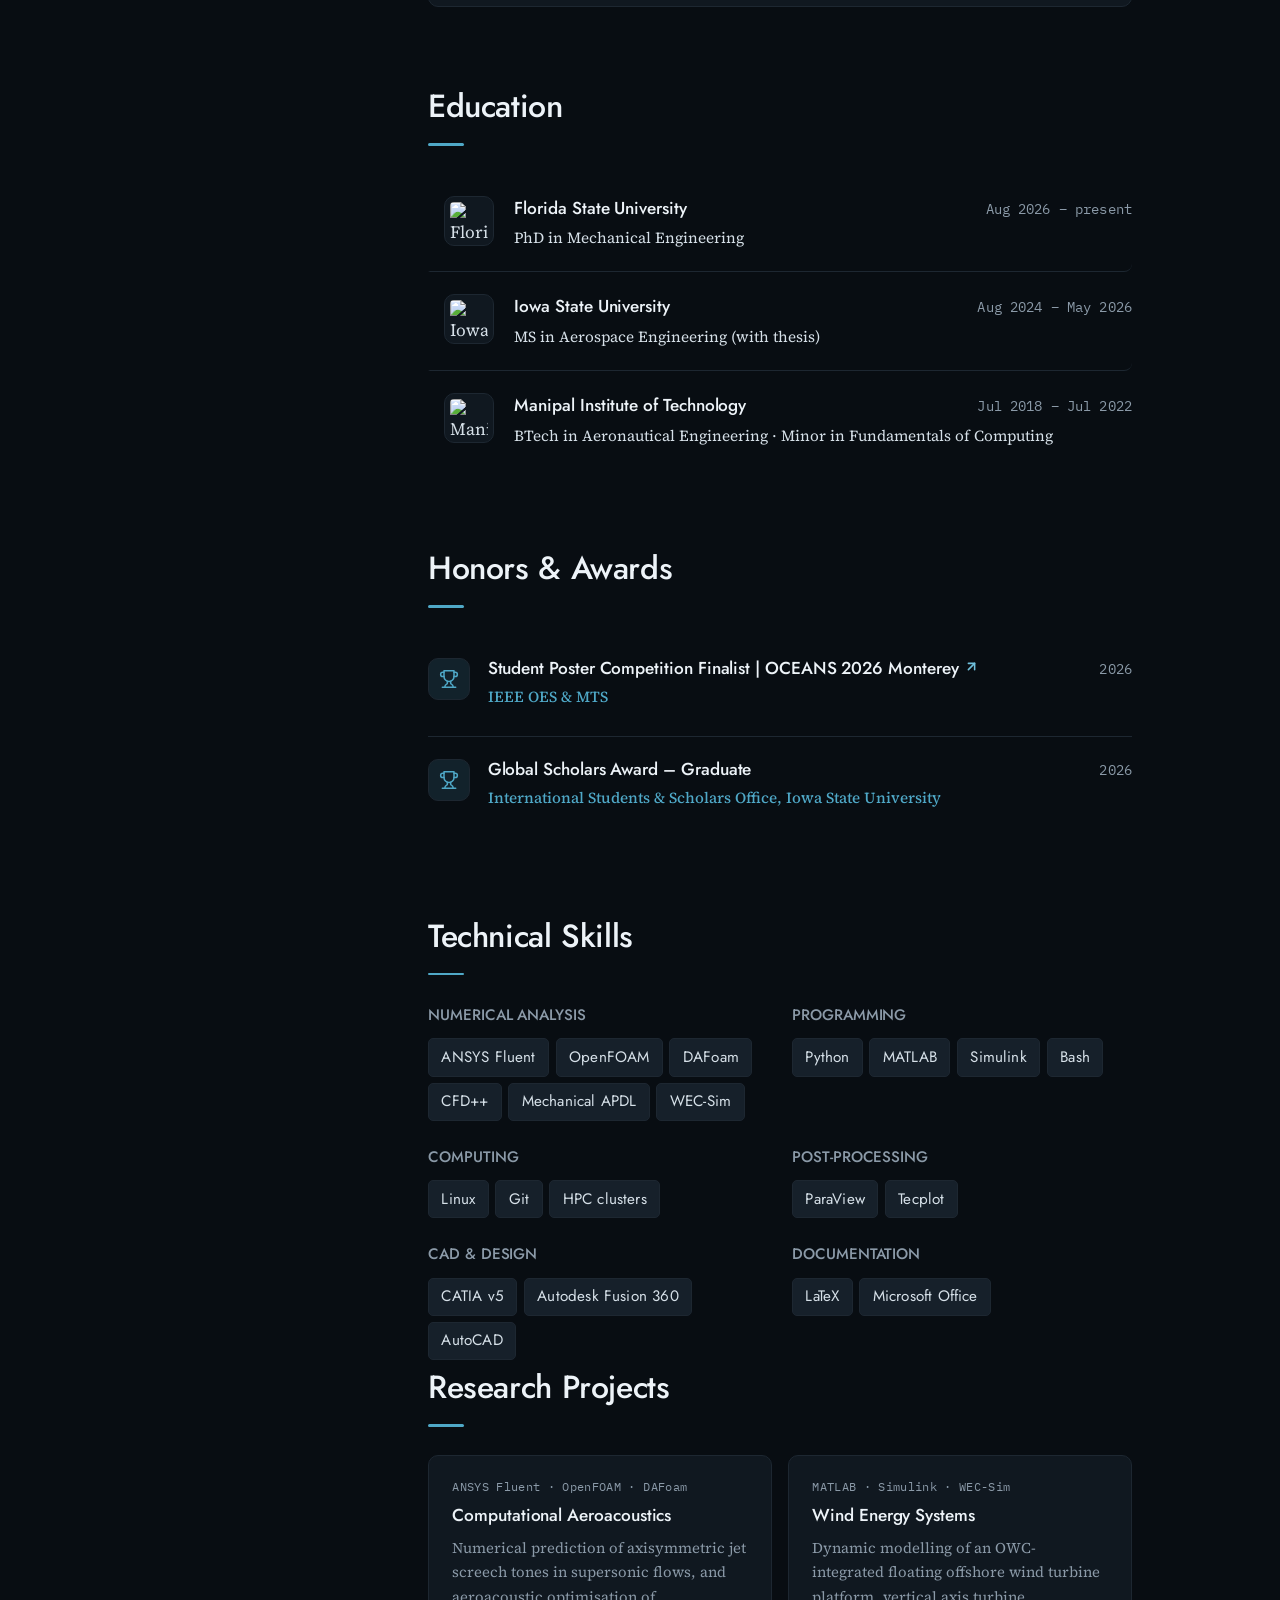
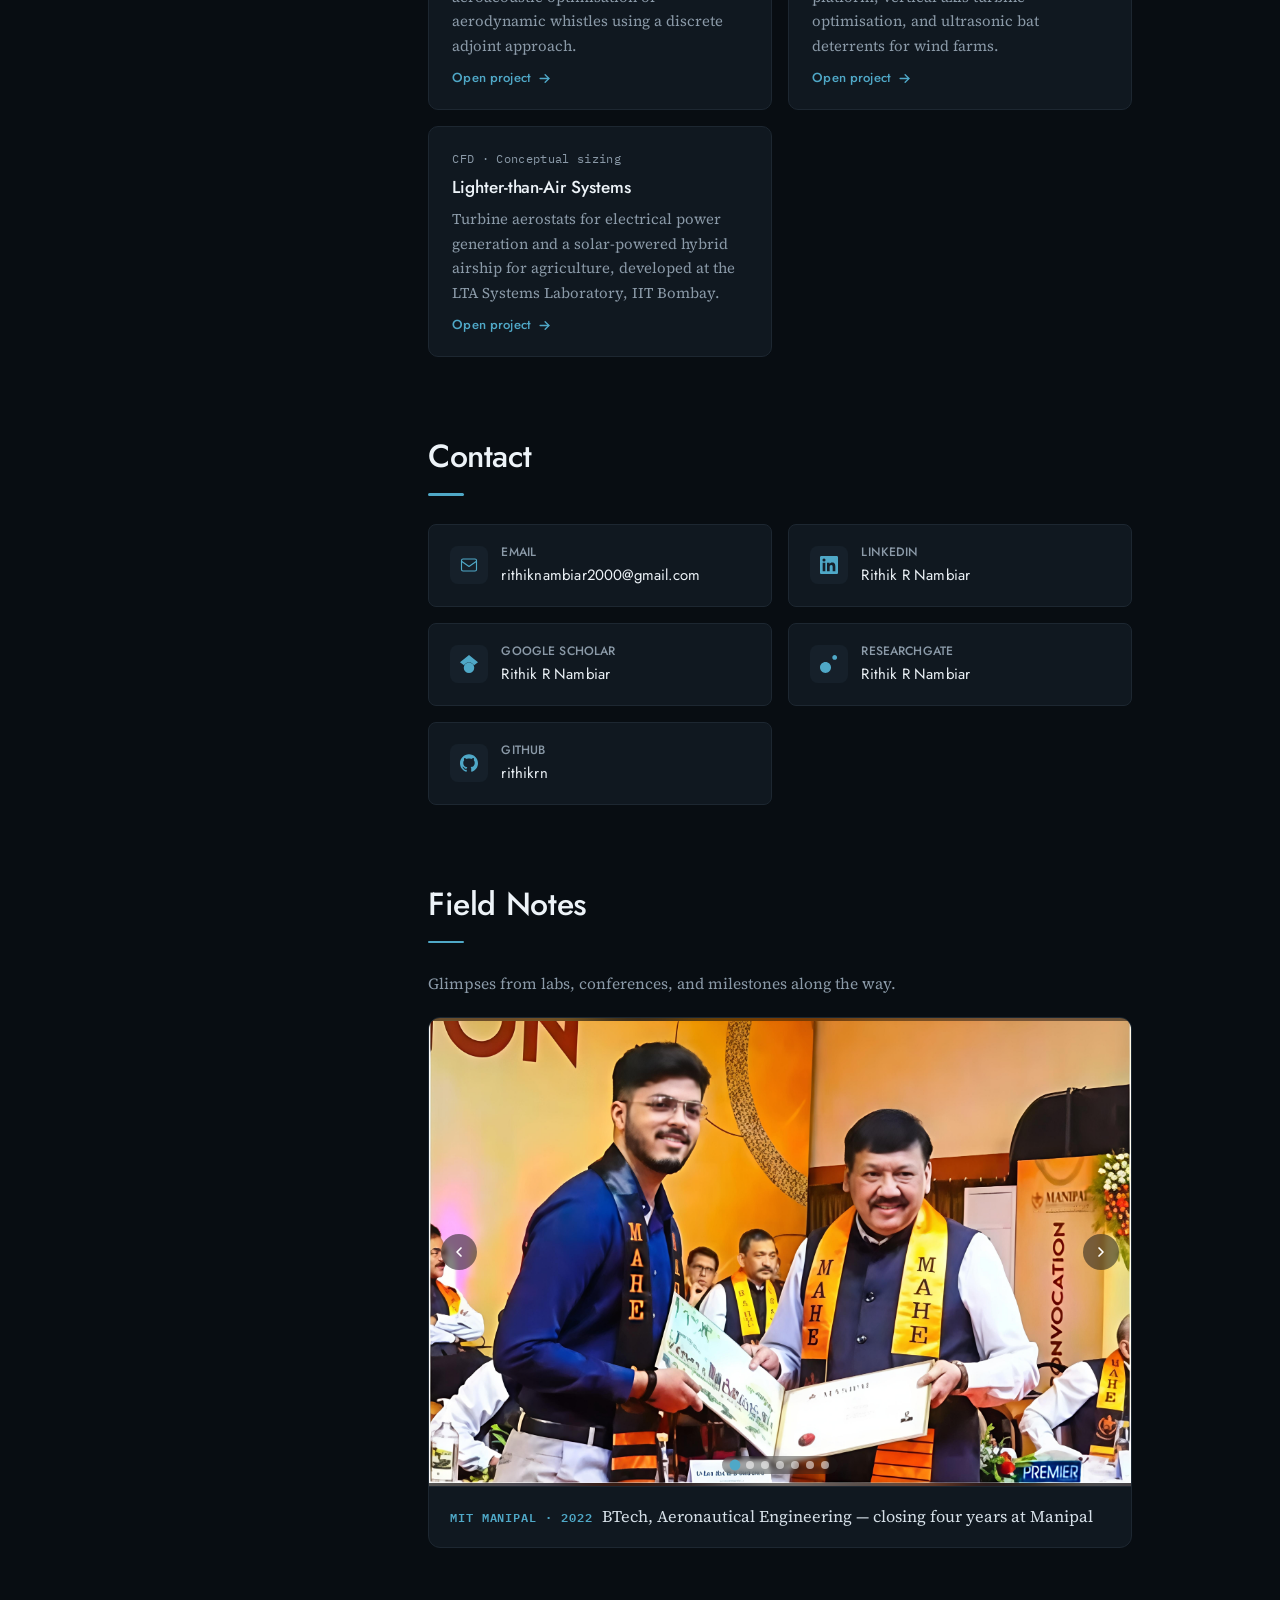
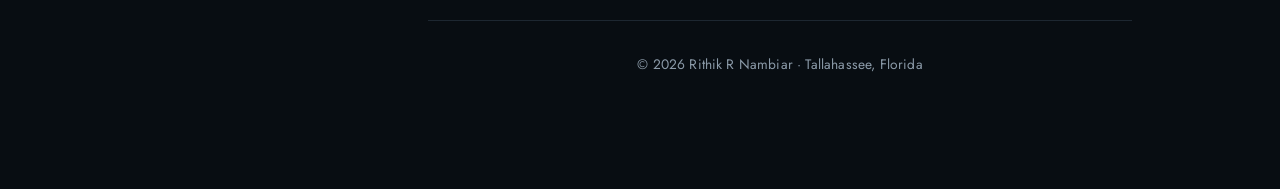
==== commit d6544546: "Add new slide for OCEANS Conference 2026" ====
--- a/index.html
+++ b/index.html
@@ -575,6 +575,13 @@
                      data-caption="Starting my PhD here at Tallahassee!">
                     <div class="fn-bg" style="background-image: url('assets/photos/fsu-start-v2.jpg')"></div>
                     <img src="assets/photos/fsu-start-v2.jpg" alt="Starting my PhD" loading="lazy">
+                </div>
+
+                <div class="fn-slide"
+                     data-meta="OCEANS Conference · 2026"
+                     data-caption="Presenting my work on OWC-integrated FOWT at Monterey.CA">
+                    <div class="fn-bg" style="background-image: url('assets/photos/oceans_spc.jpg')"></div>
+                    <img src="assets/photos/oceans_spc.jpg" alt="OCEANS SPC Monterey,CA" loading="lazy">
                 </div>
                 
                 <button class="fn-nav prev" id="fnPrev" aria-label="Previous">
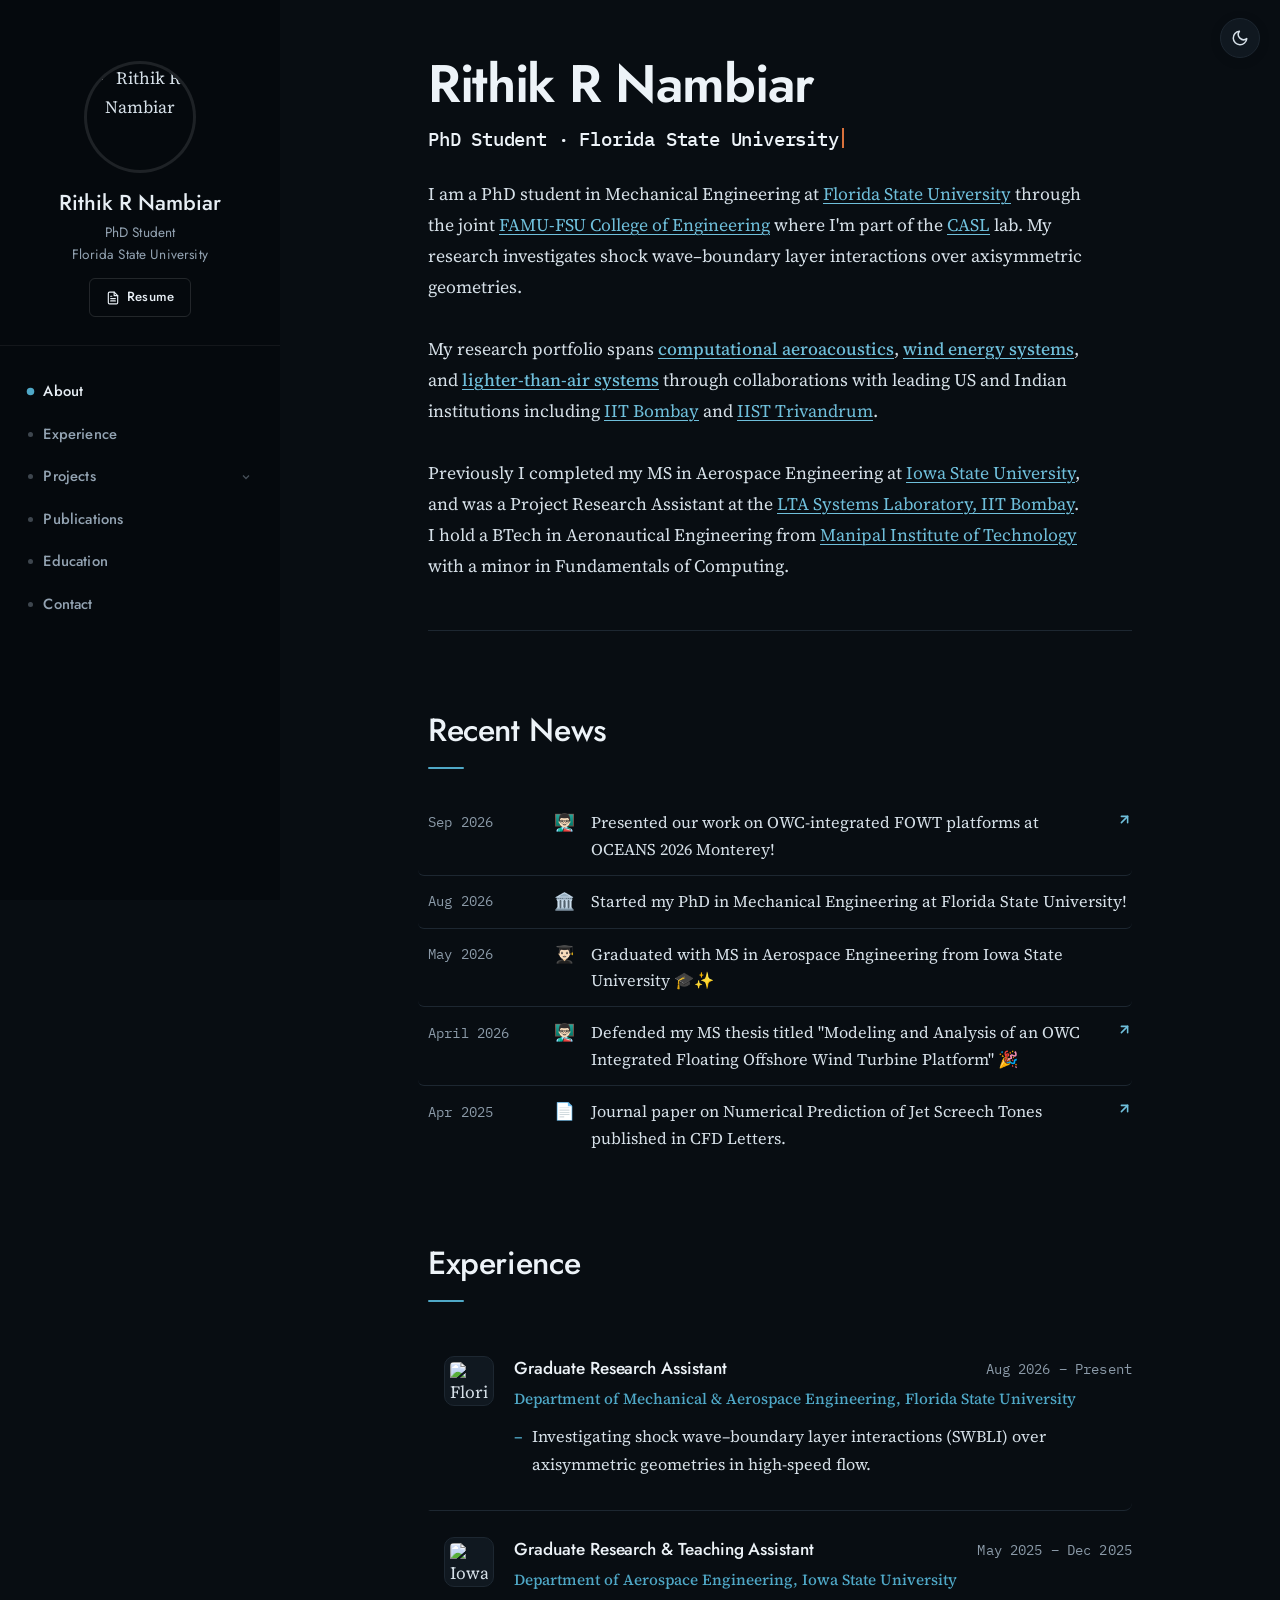
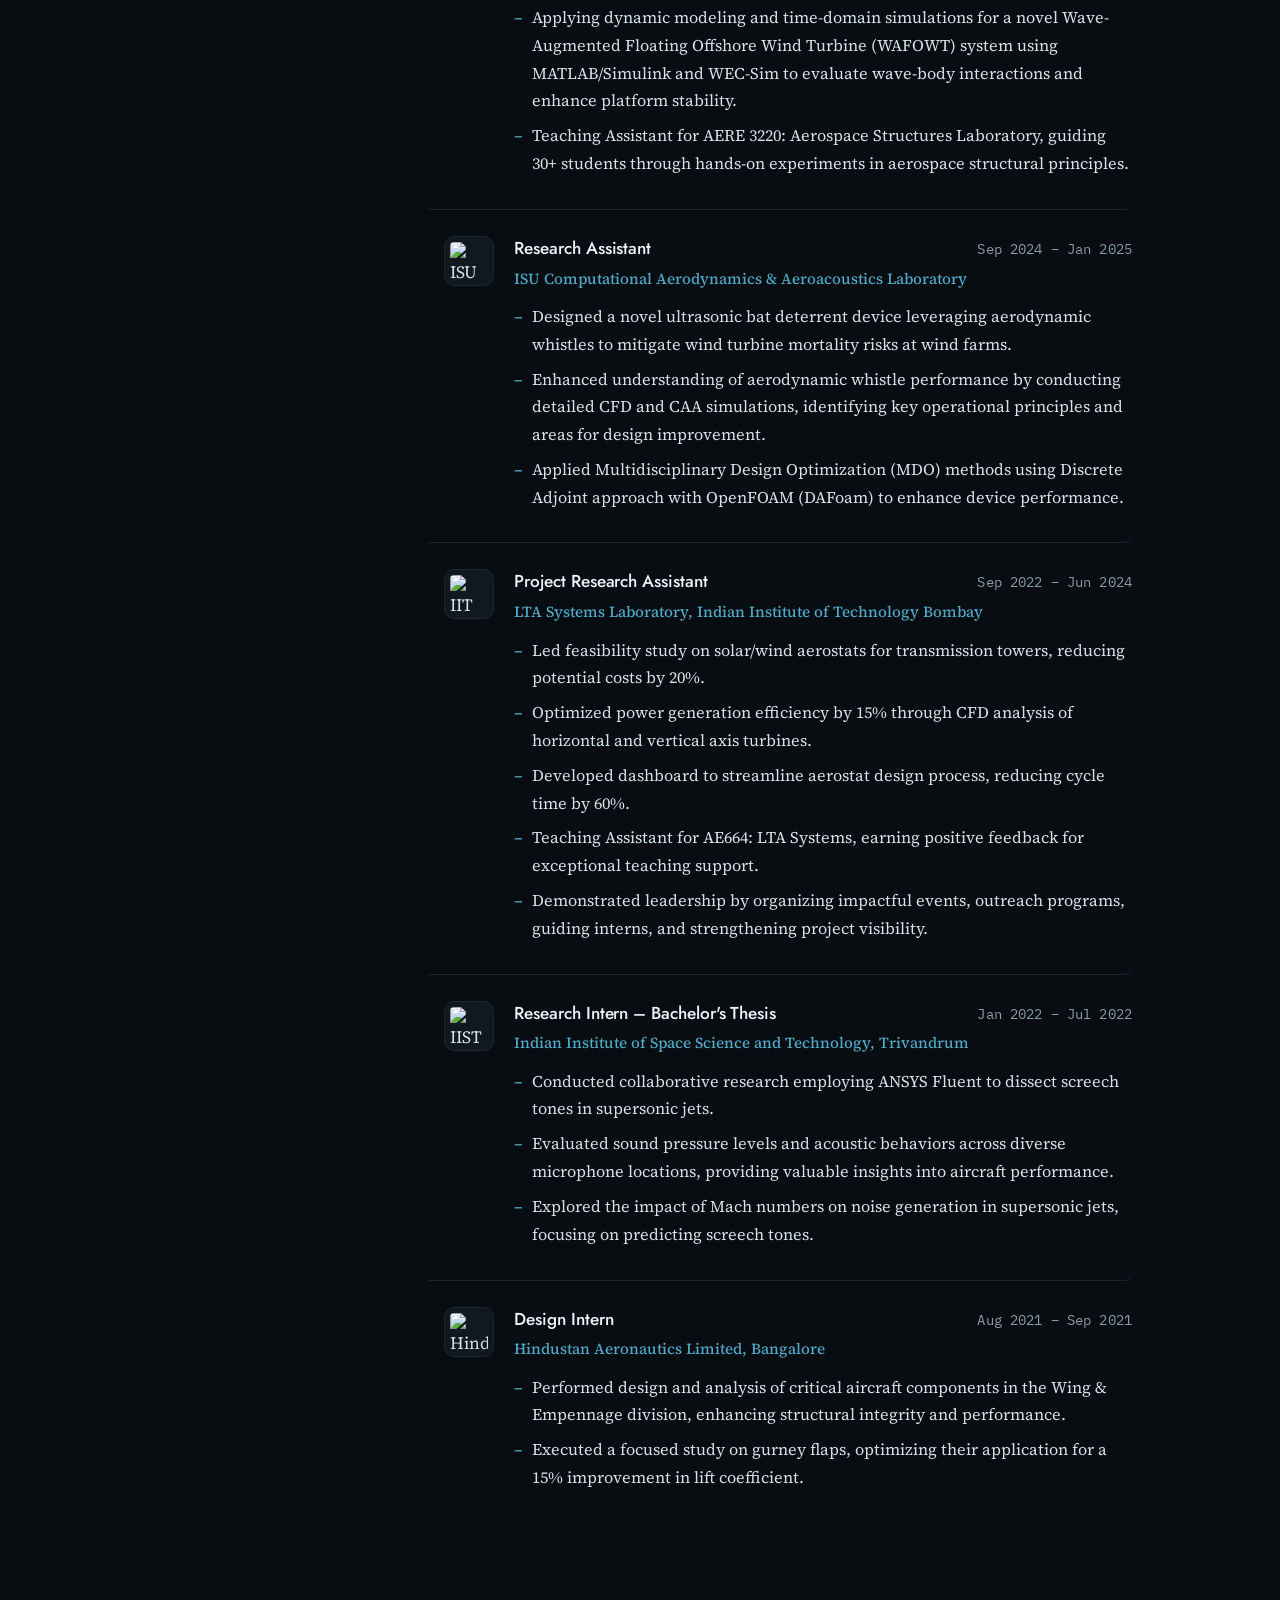
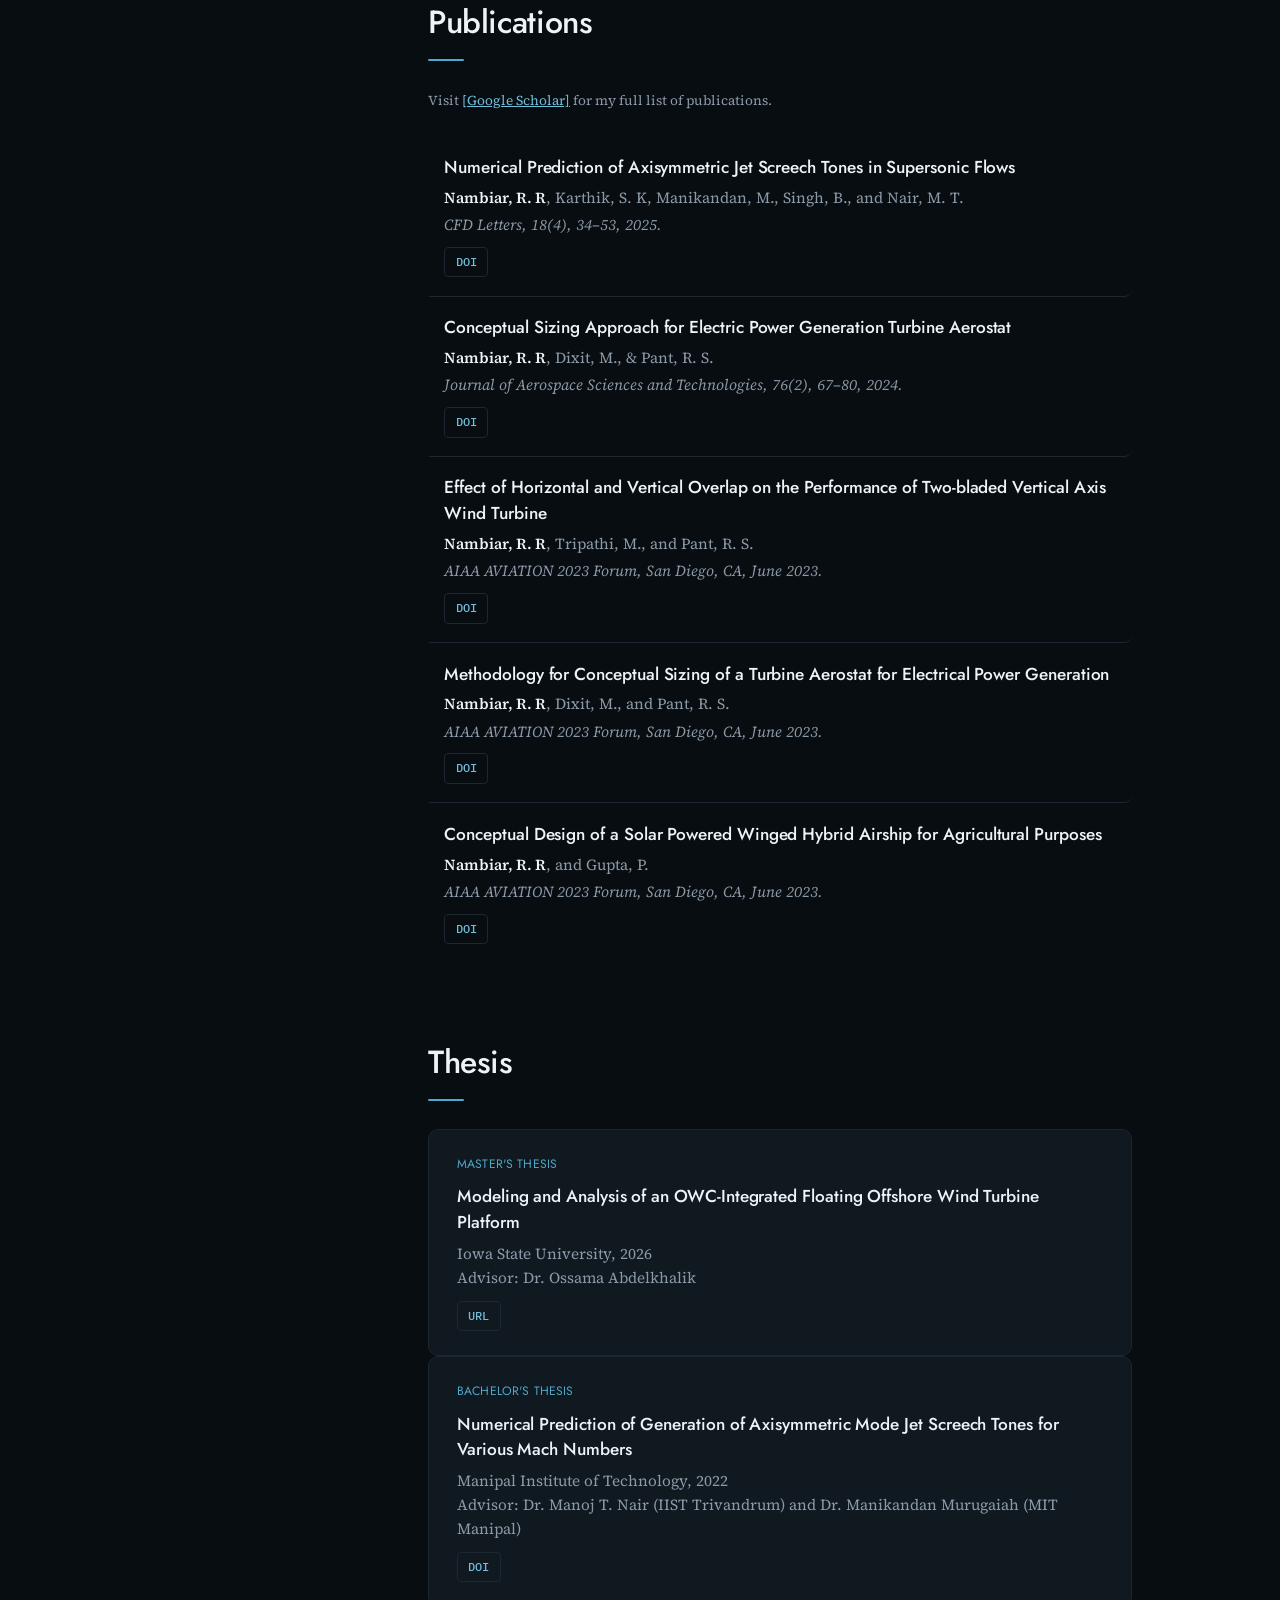
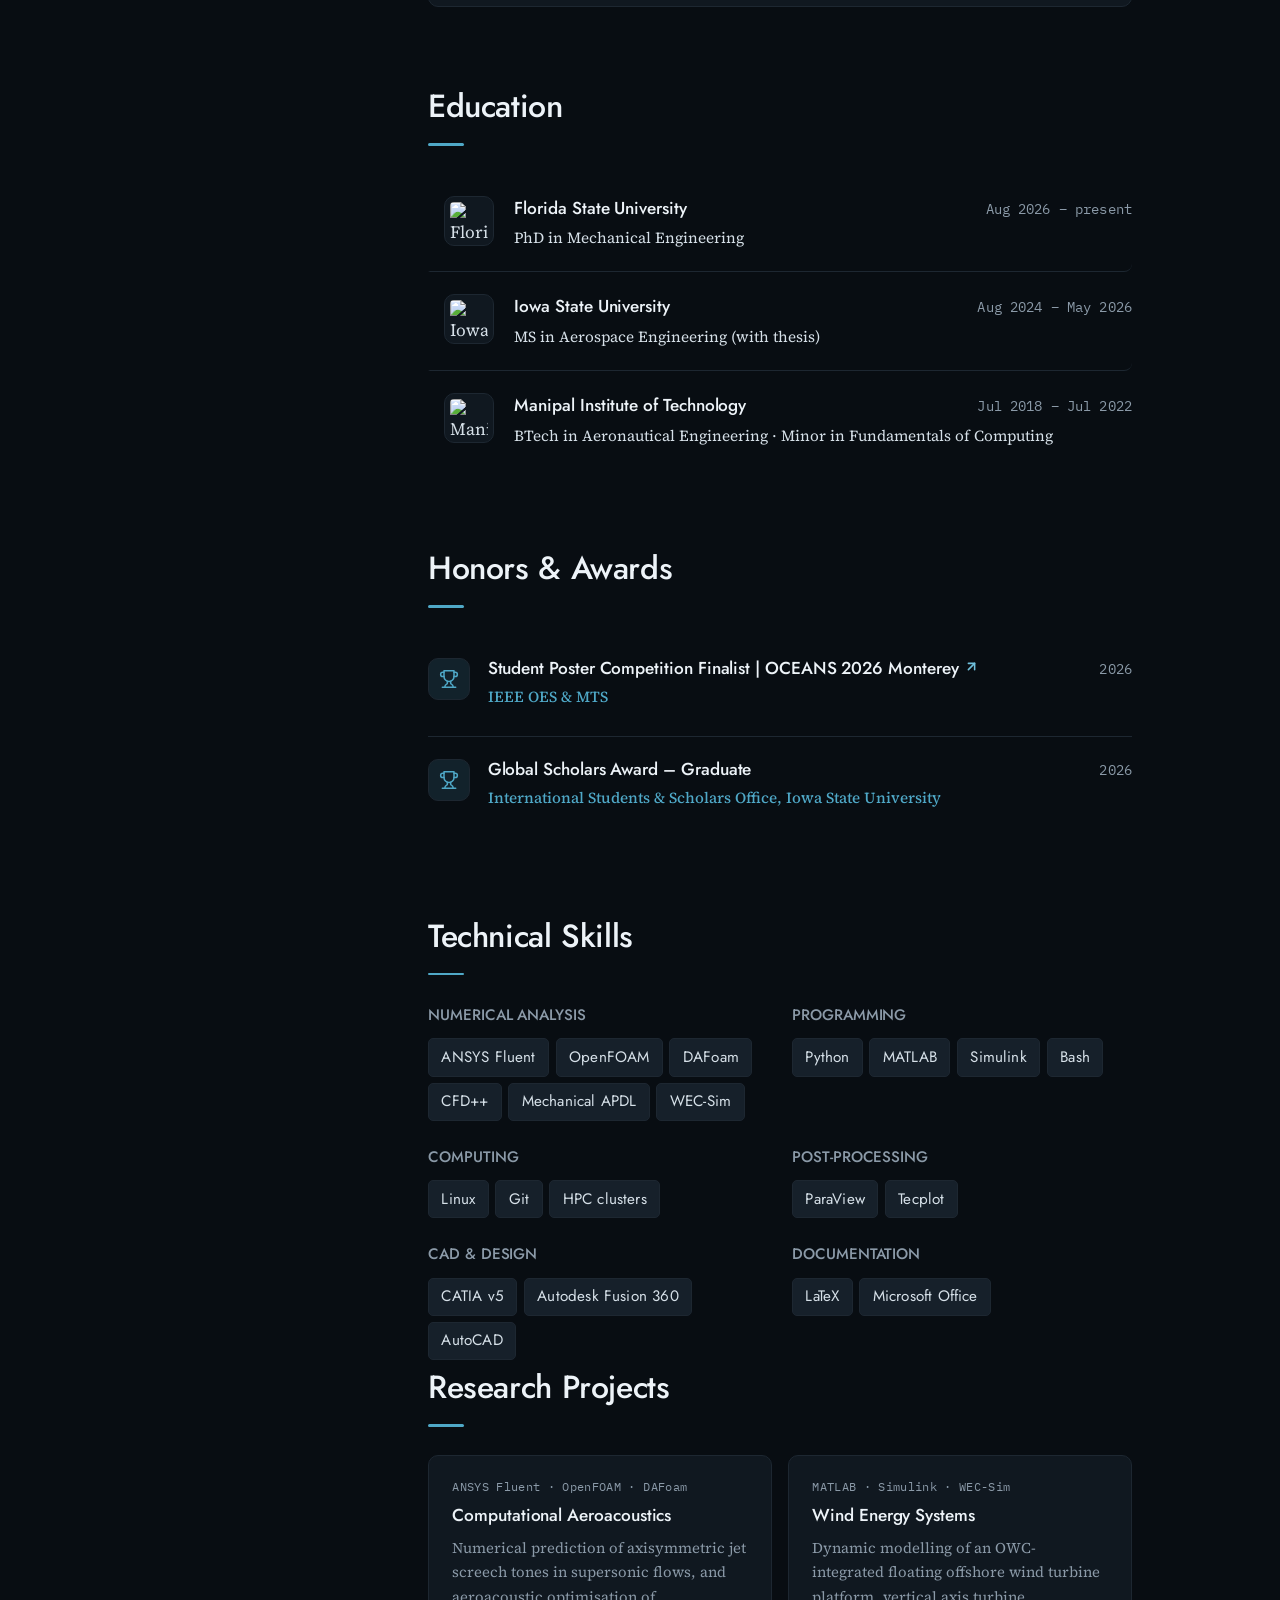
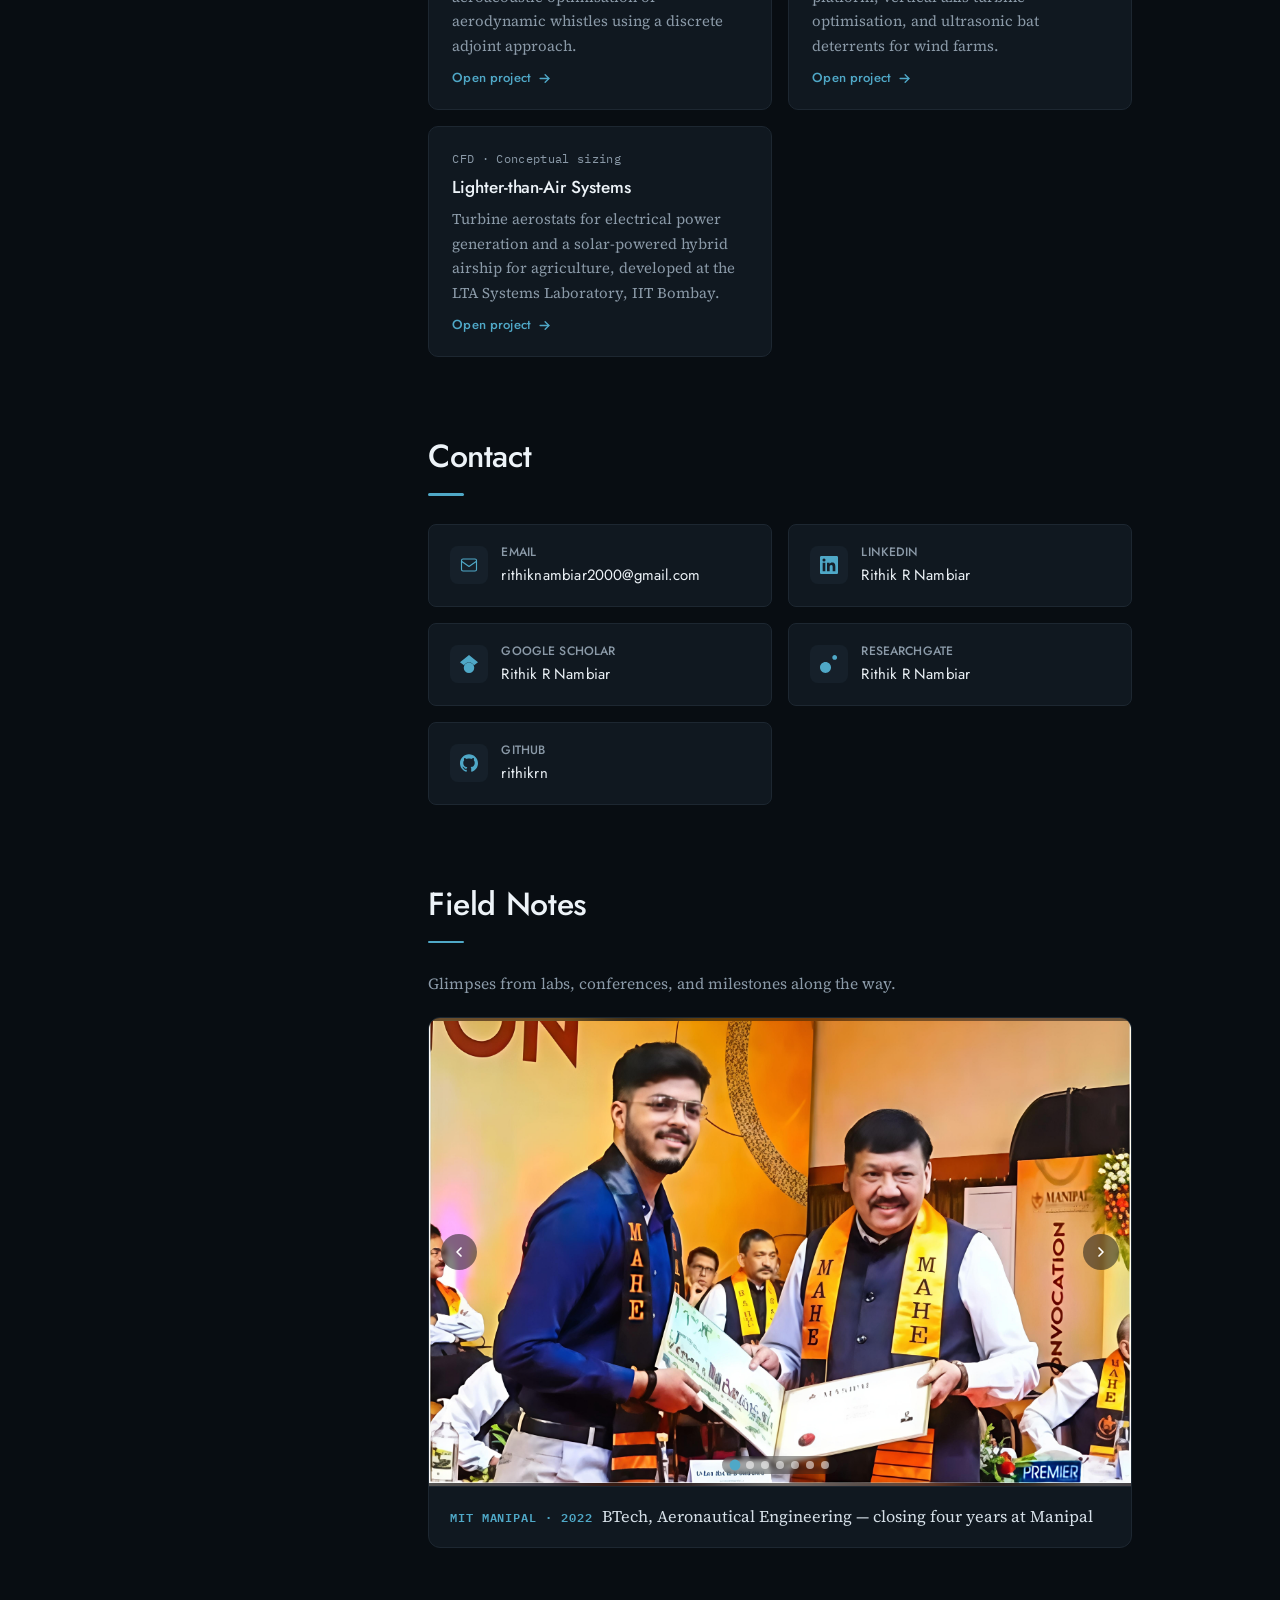
==== commit 96867938: "Update caption for OWC presentation in index.html" ====
--- a/index.html
+++ b/index.html
@@ -579,7 +579,7 @@
 
                 <div class="fn-slide"
                      data-meta="OCEANS Conference · 2026"
-                     data-caption="Presenting my work on OWC-integrated FOWT at Monterey.CA">
+                     data-caption="Presenting my work at Monterey,CA">
                     <div class="fn-bg" style="background-image: url('assets/photos/oceans_spc.jpg')"></div>
                     <img src="assets/photos/oceans_spc.jpg" alt="OCEANS SPC Monterey,CA" loading="lazy">
                 </div>
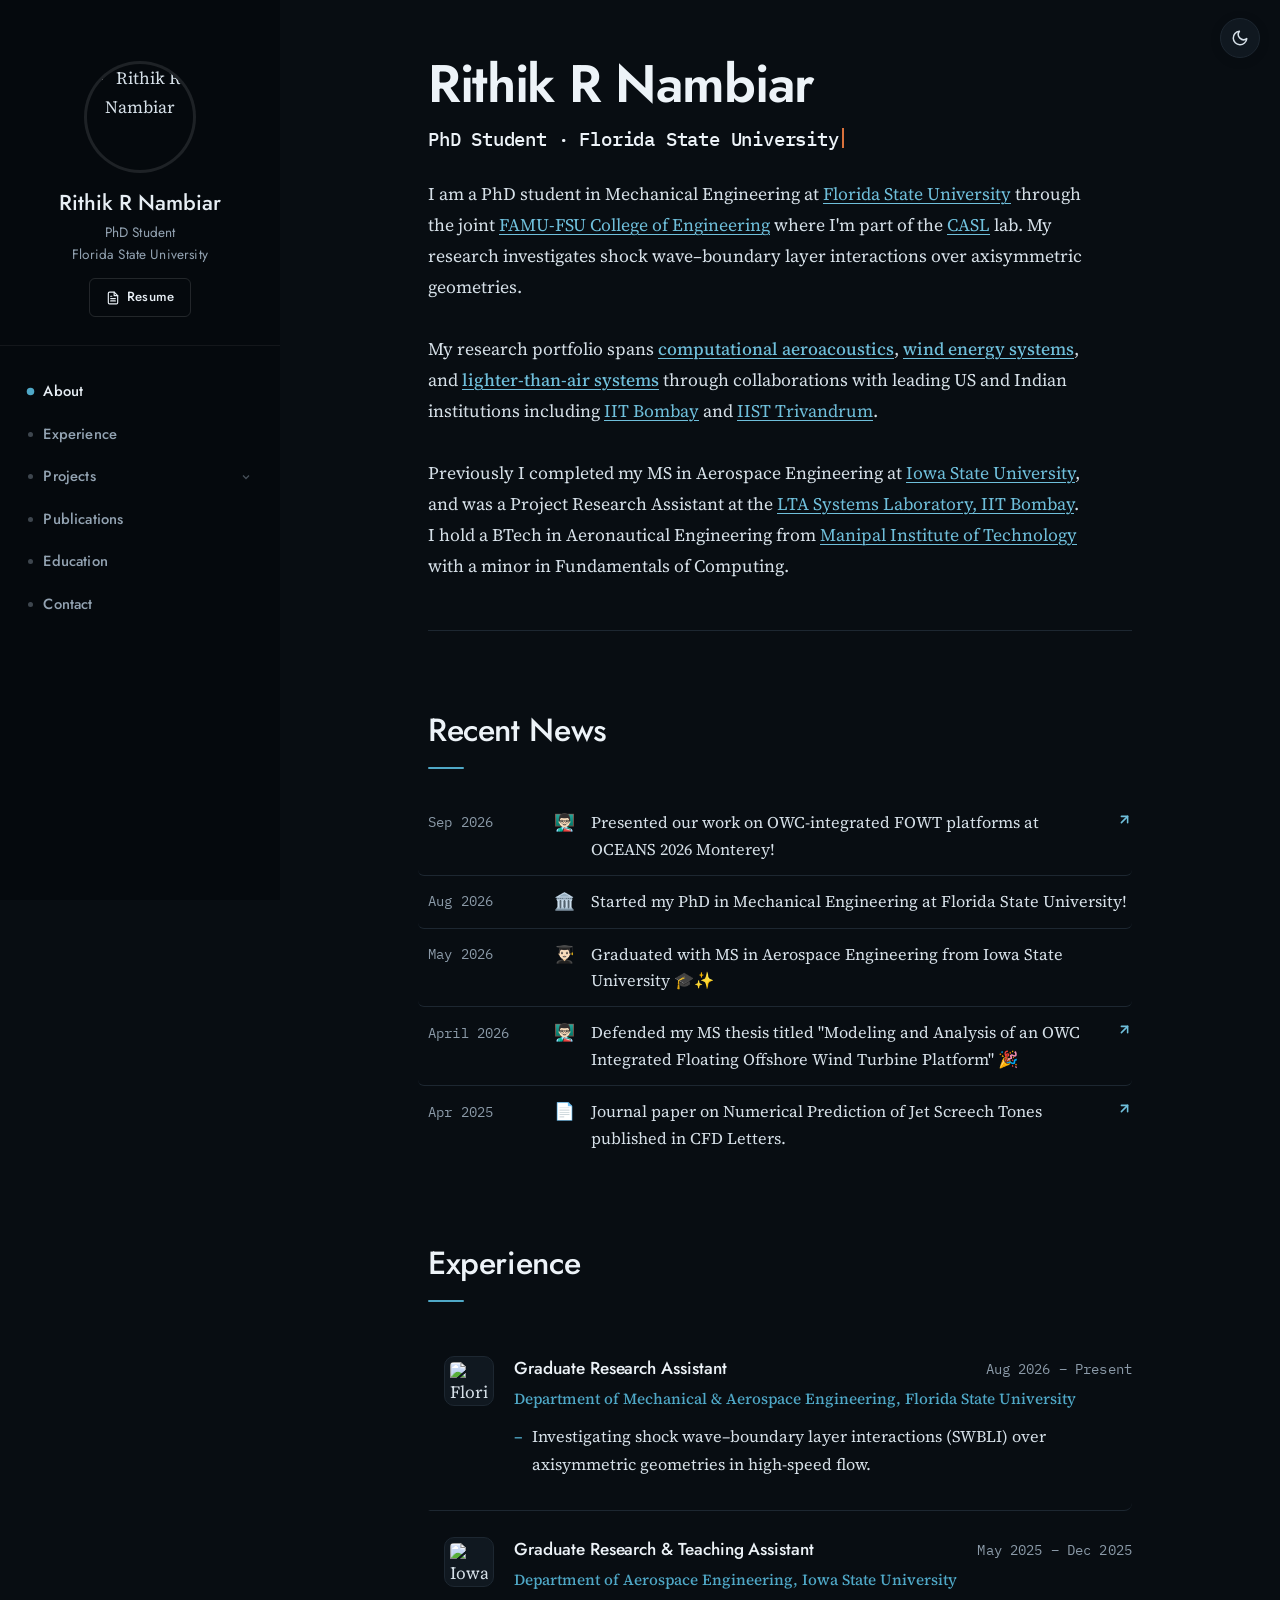
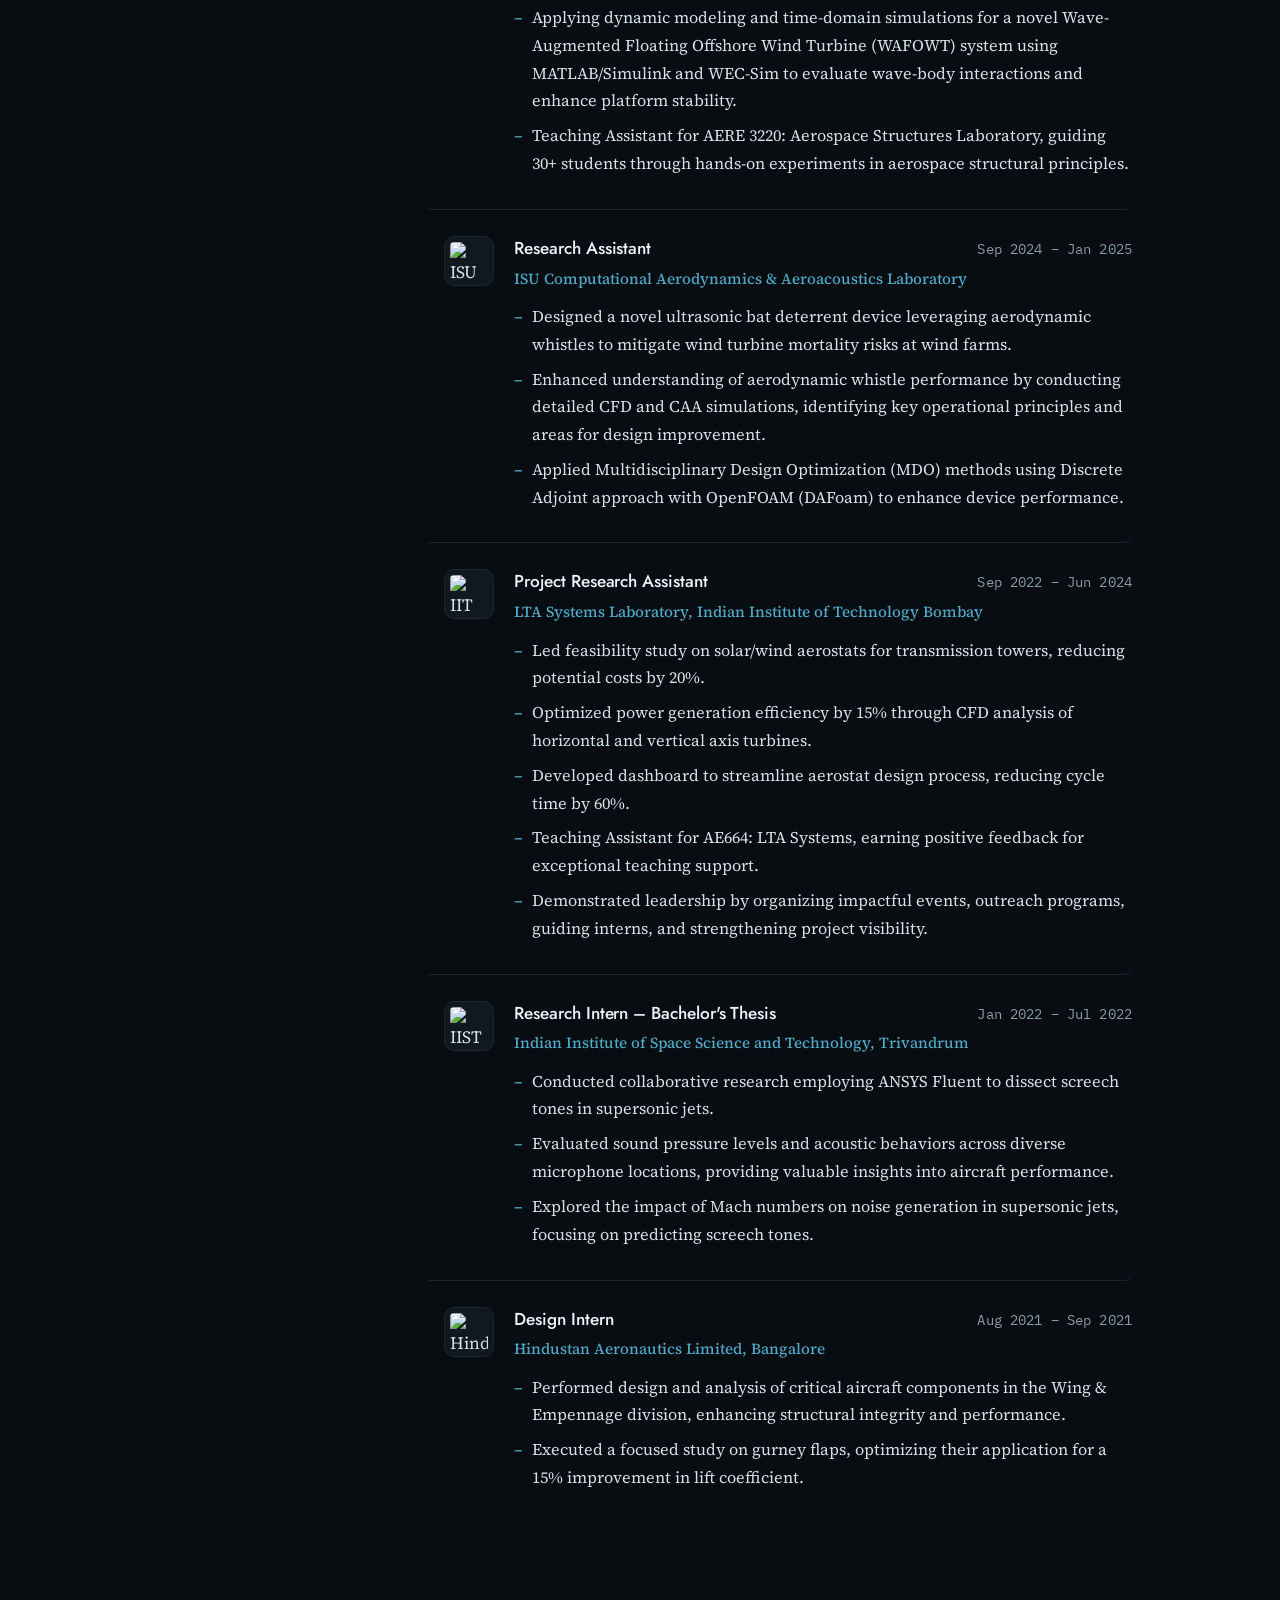
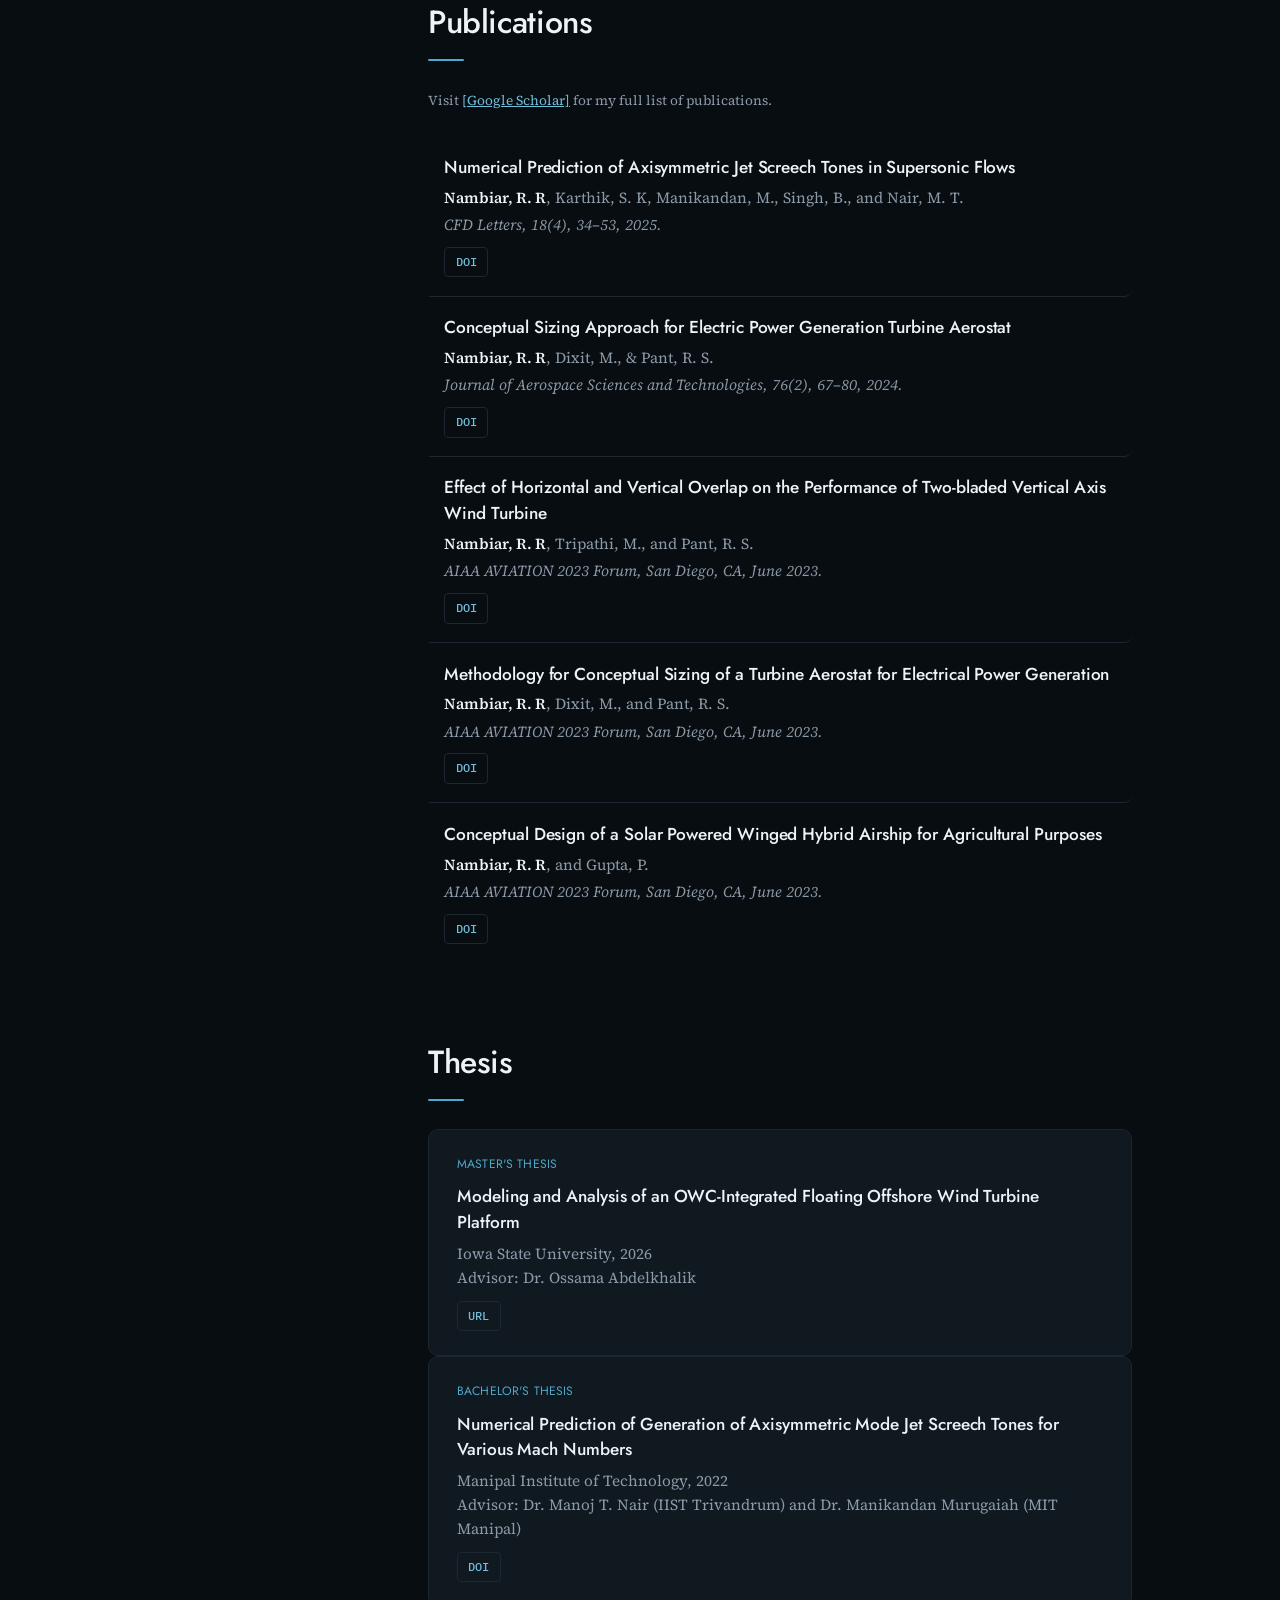
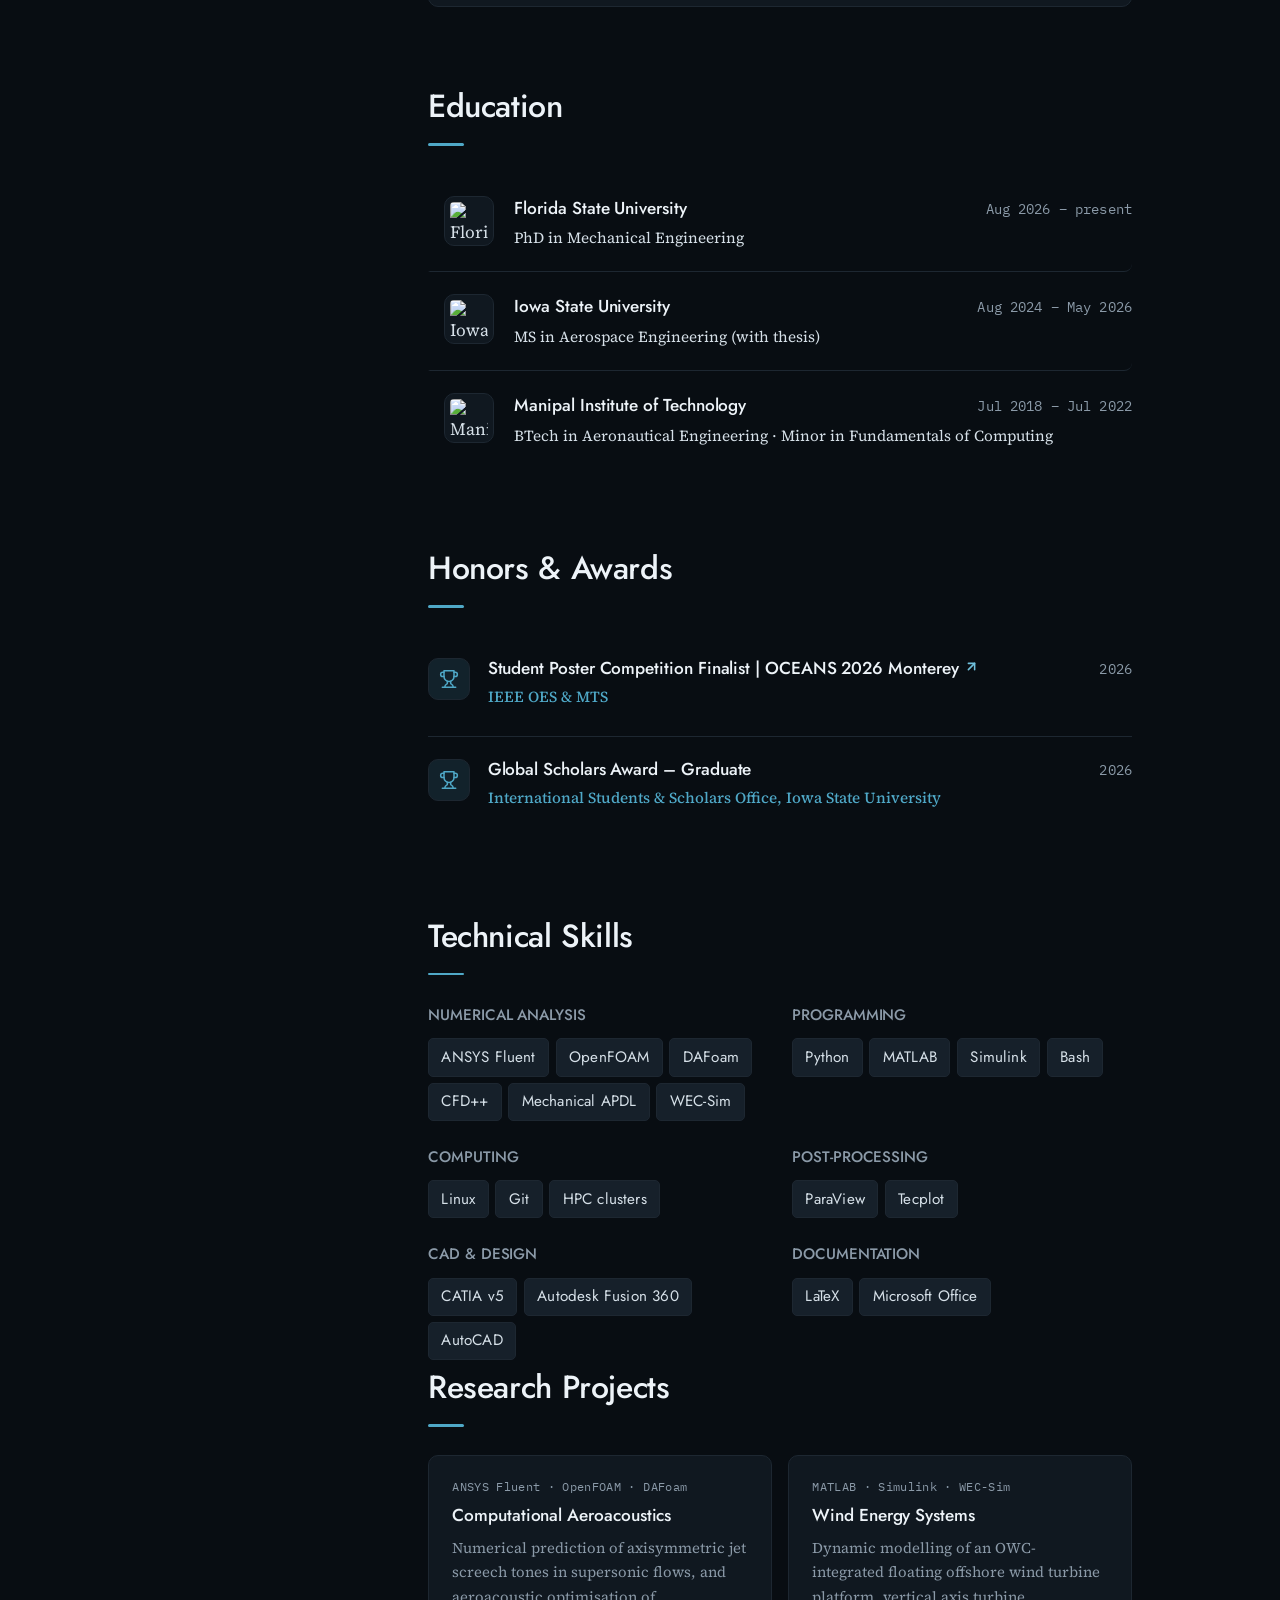
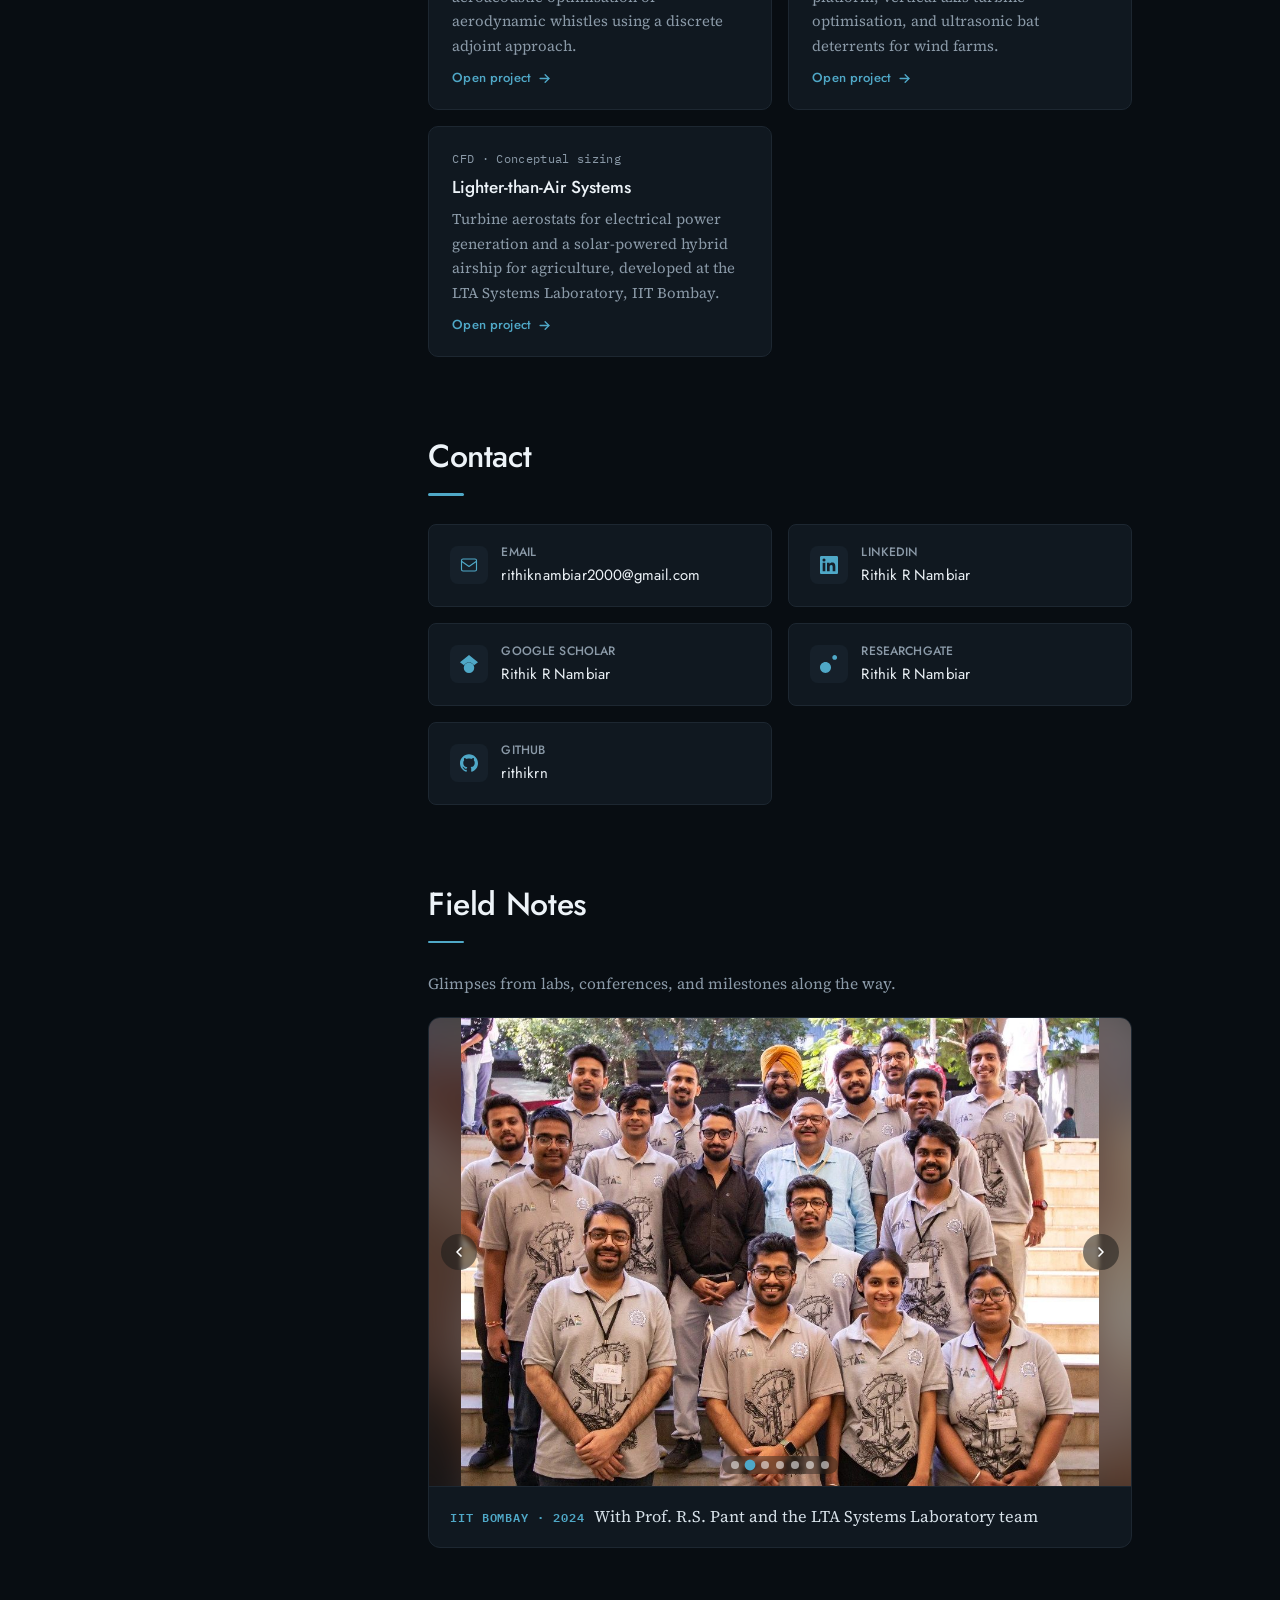
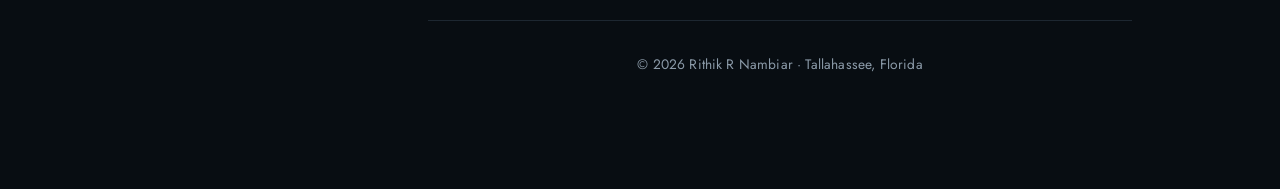
==== commit 1eded725: "Fix alt text formatting for image in index.html" ====
--- a/index.html
+++ b/index.html
@@ -581,7 +581,7 @@
                      data-meta="OCEANS Conference · 2026"
                      data-caption="Presenting my work at Monterey,CA">
                     <div class="fn-bg" style="background-image: url('assets/photos/oceans_spc.jpg')"></div>
-                    <img src="assets/photos/oceans_spc.jpg" alt="OCEANS SPC Monterey,CA" loading="lazy">
+                    <img src="assets/photos/oceans_spc.jpg" alt="OCEANS SPC Monterey, CA" loading="lazy">
                 </div>
                 
                 <button class="fn-nav prev" id="fnPrev" aria-label="Previous">
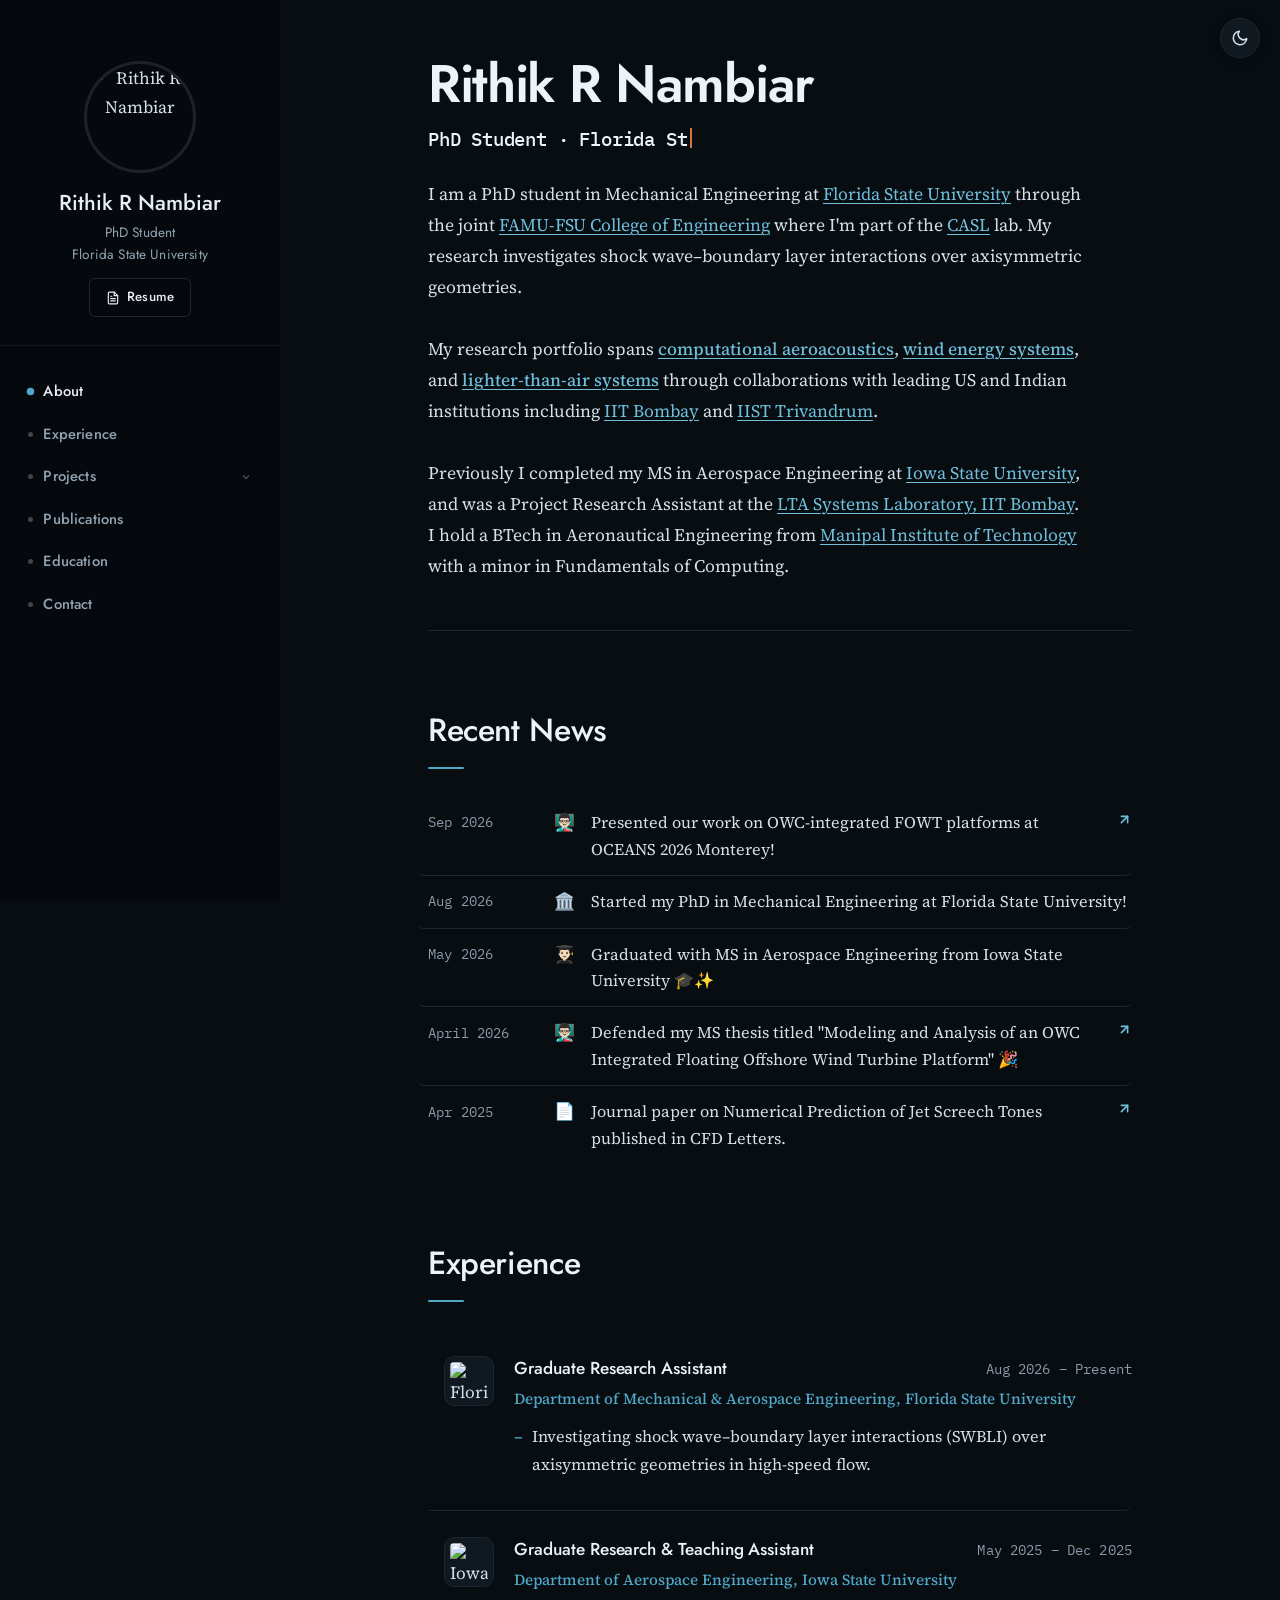
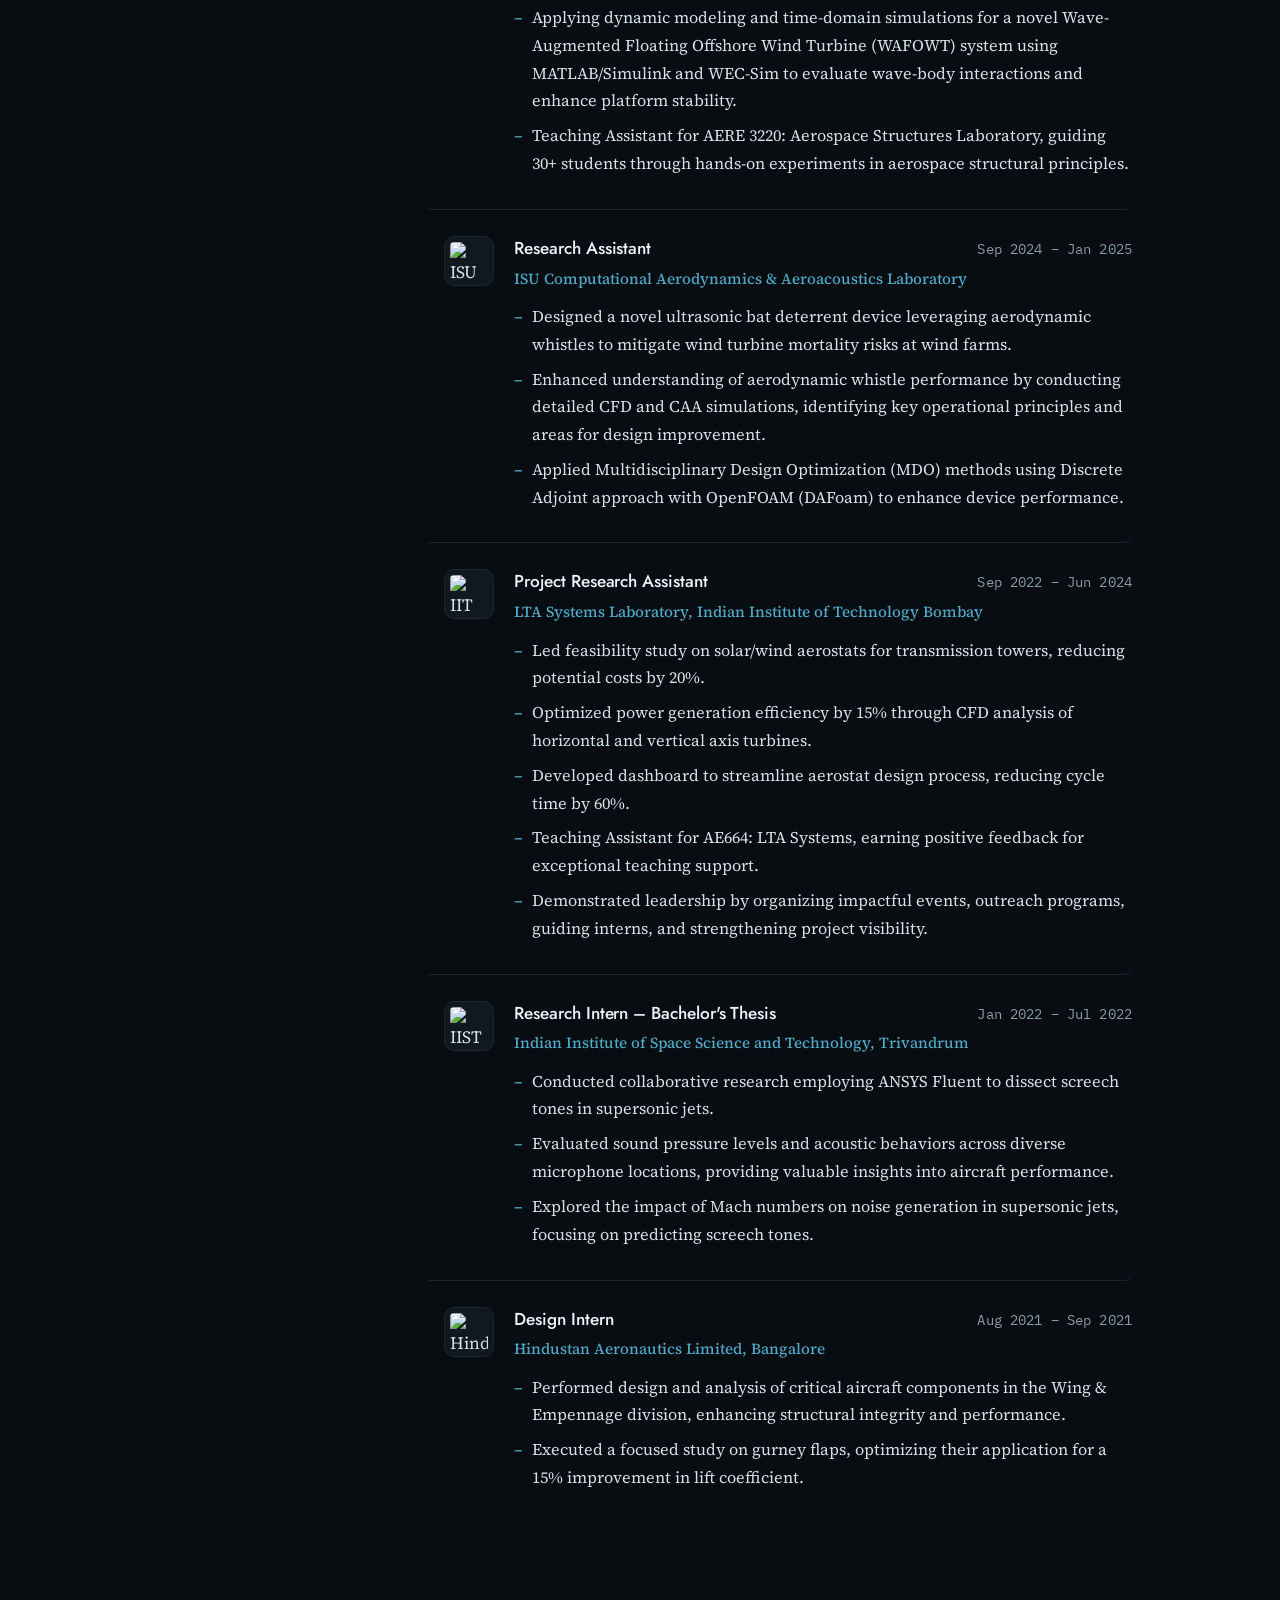
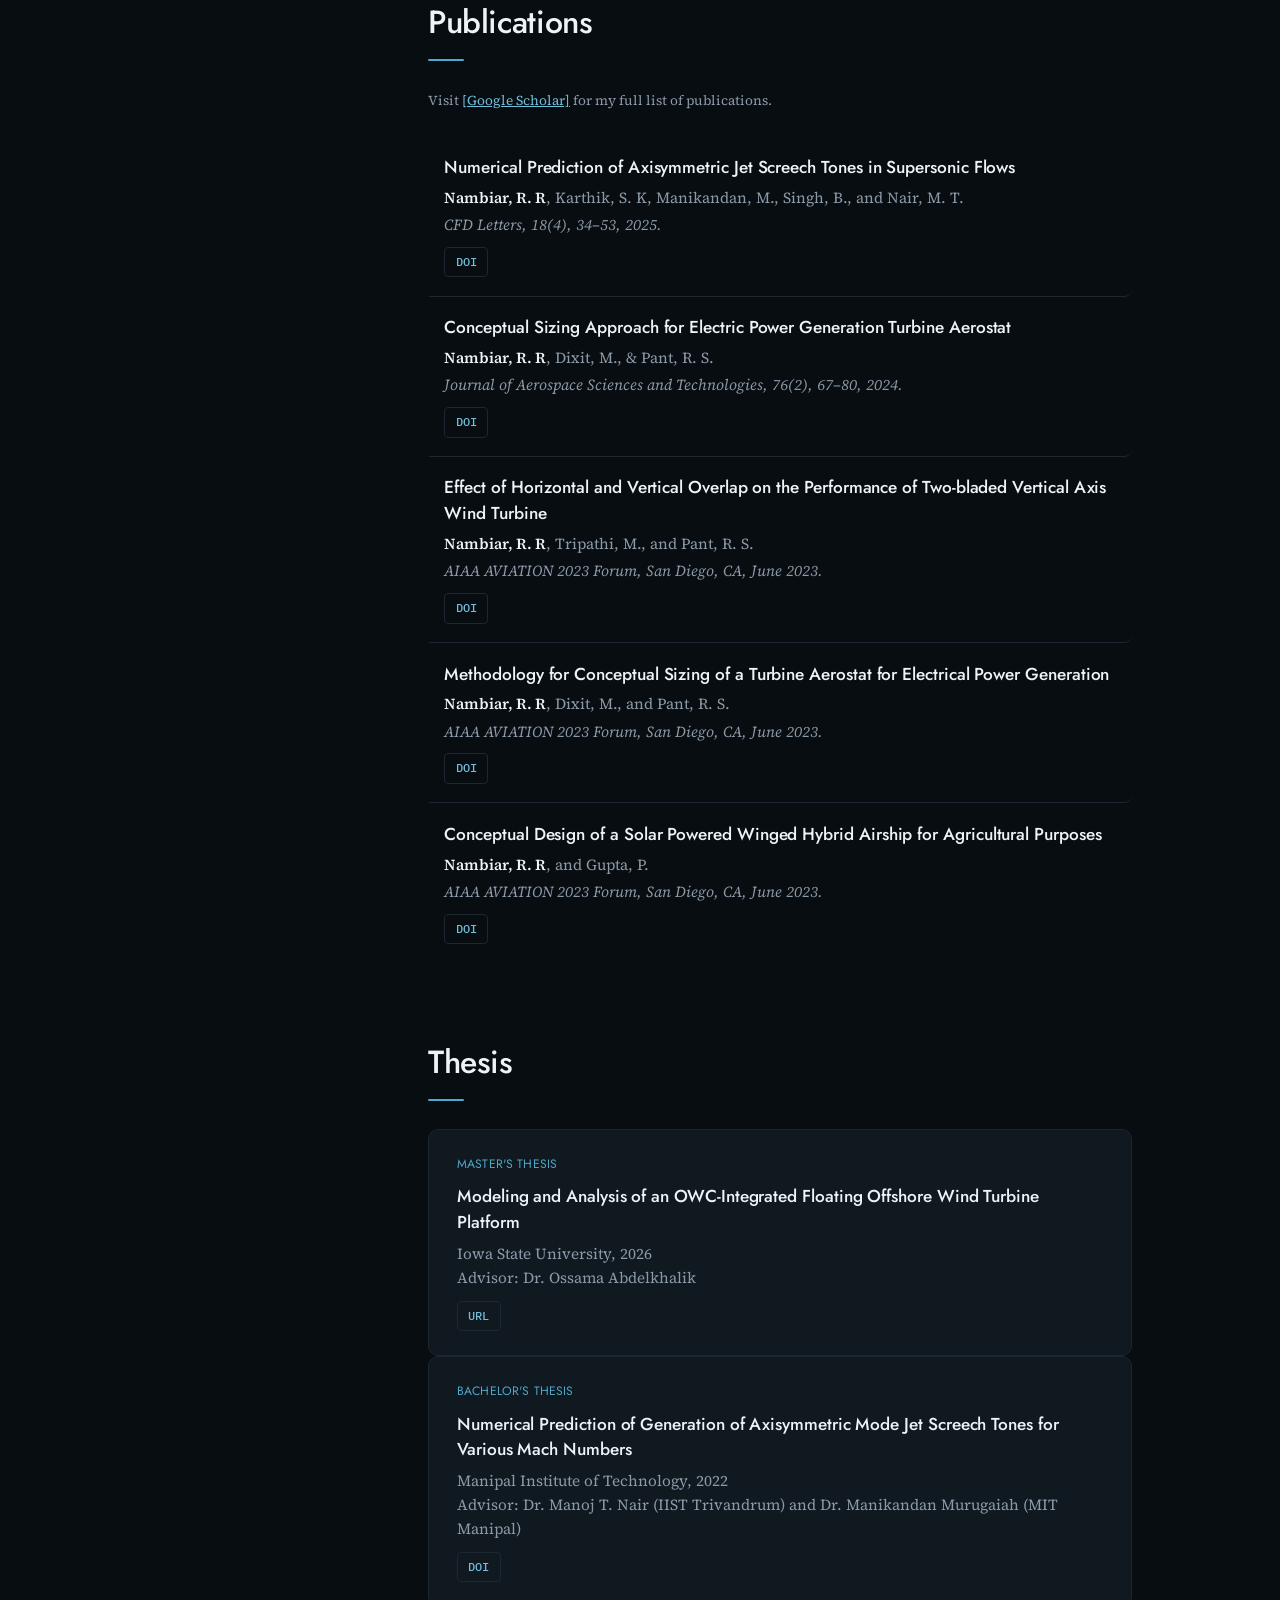
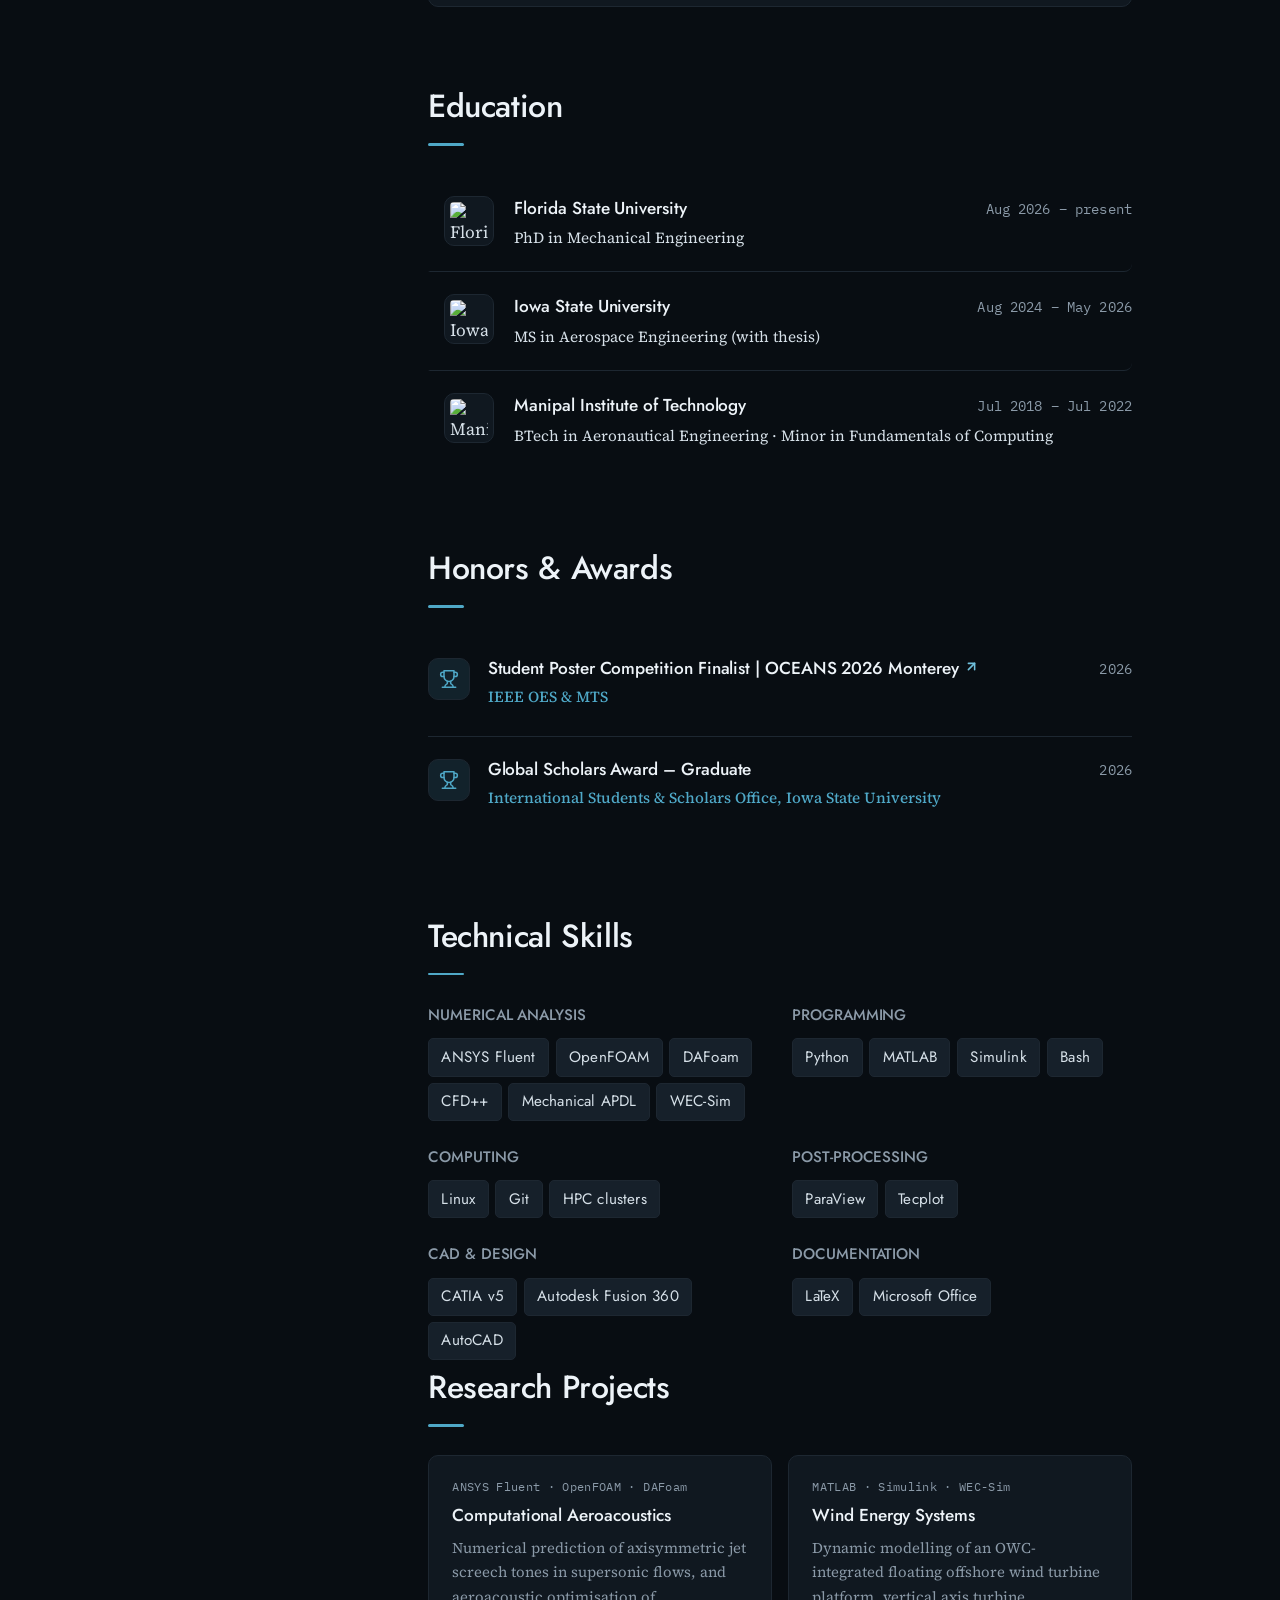
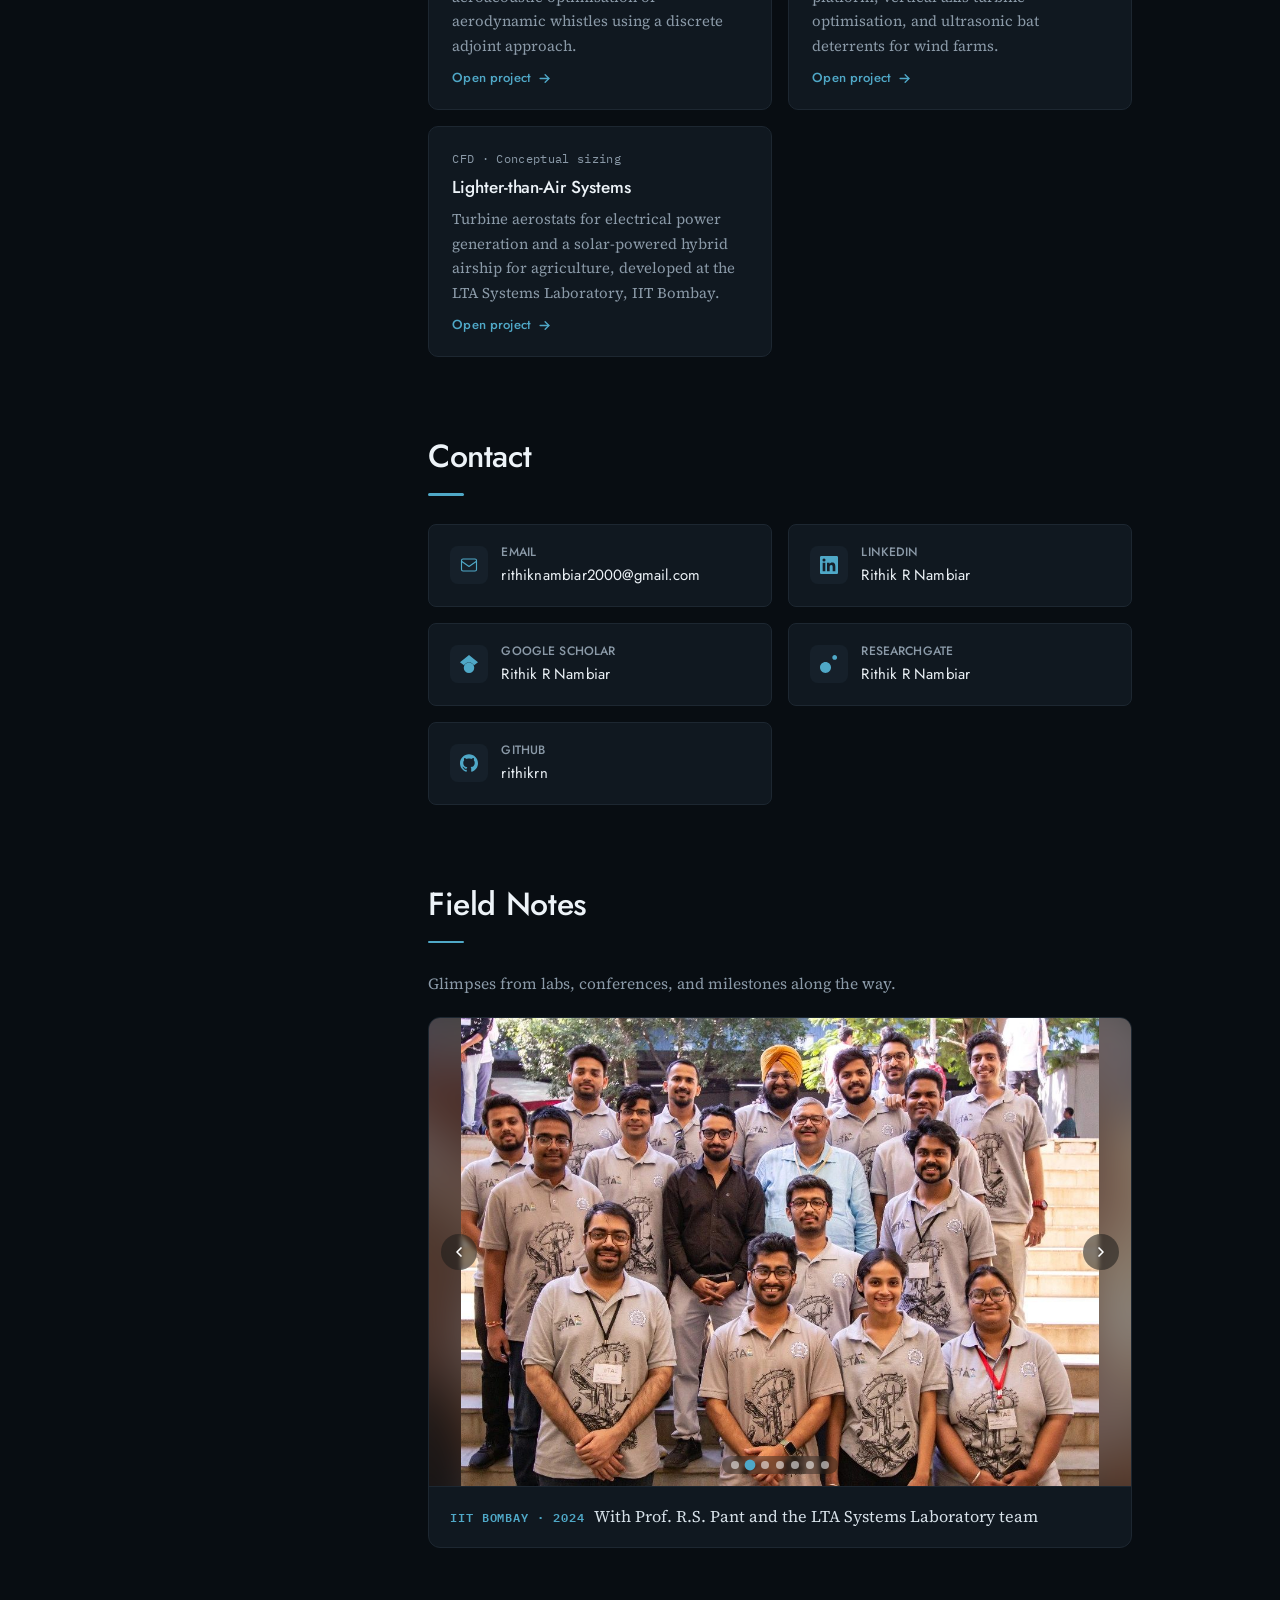
==== commit c0aefeec: "Fix caption formatting in OCEANS Conference slide" ====
--- a/index.html
+++ b/index.html
@@ -579,7 +579,7 @@
 
                 <div class="fn-slide"
                      data-meta="OCEANS Conference · 2026"
-                     data-caption="Presenting my work at Monterey,CA">
+                     data-caption="Presenting my work at Monterey, CA">
                     <div class="fn-bg" style="background-image: url('assets/photos/oceans_spc.jpg')"></div>
                     <img src="assets/photos/oceans_spc.jpg" alt="OCEANS SPC Monterey, CA" loading="lazy">
                 </div>
